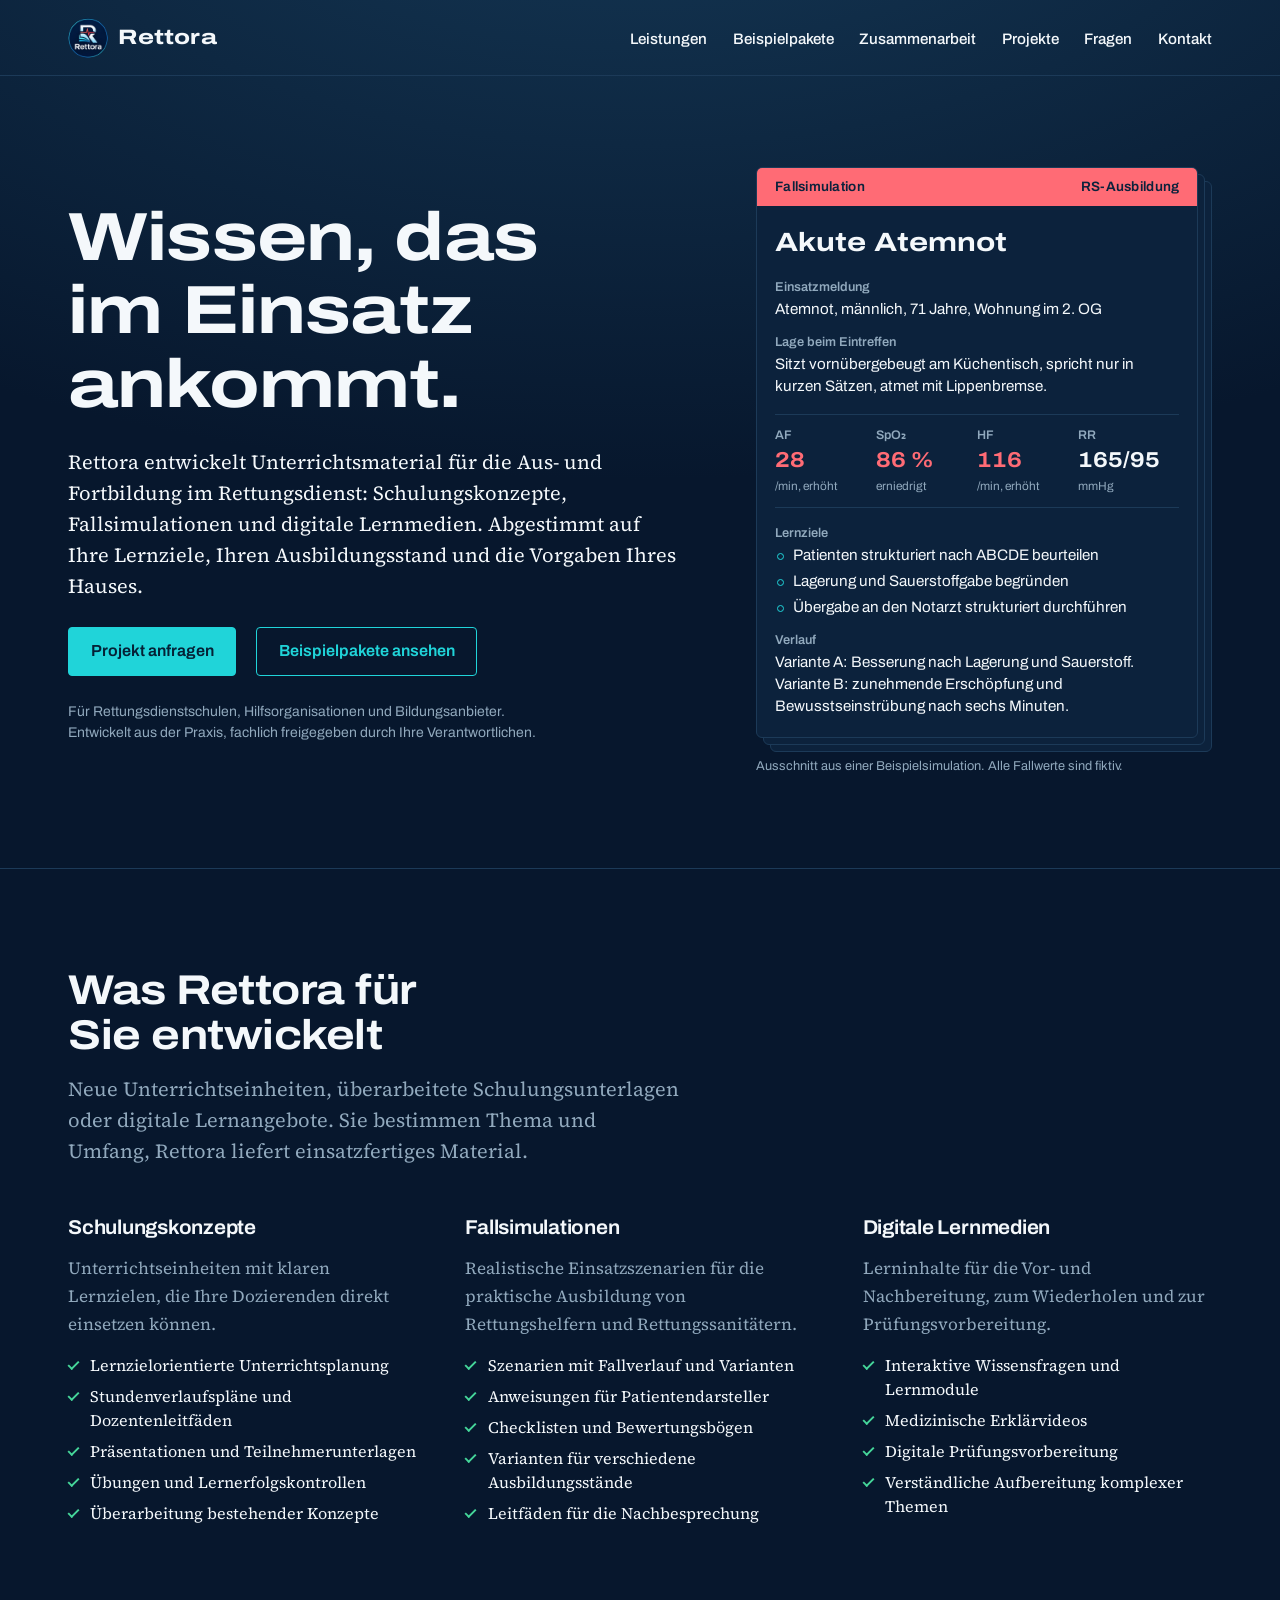
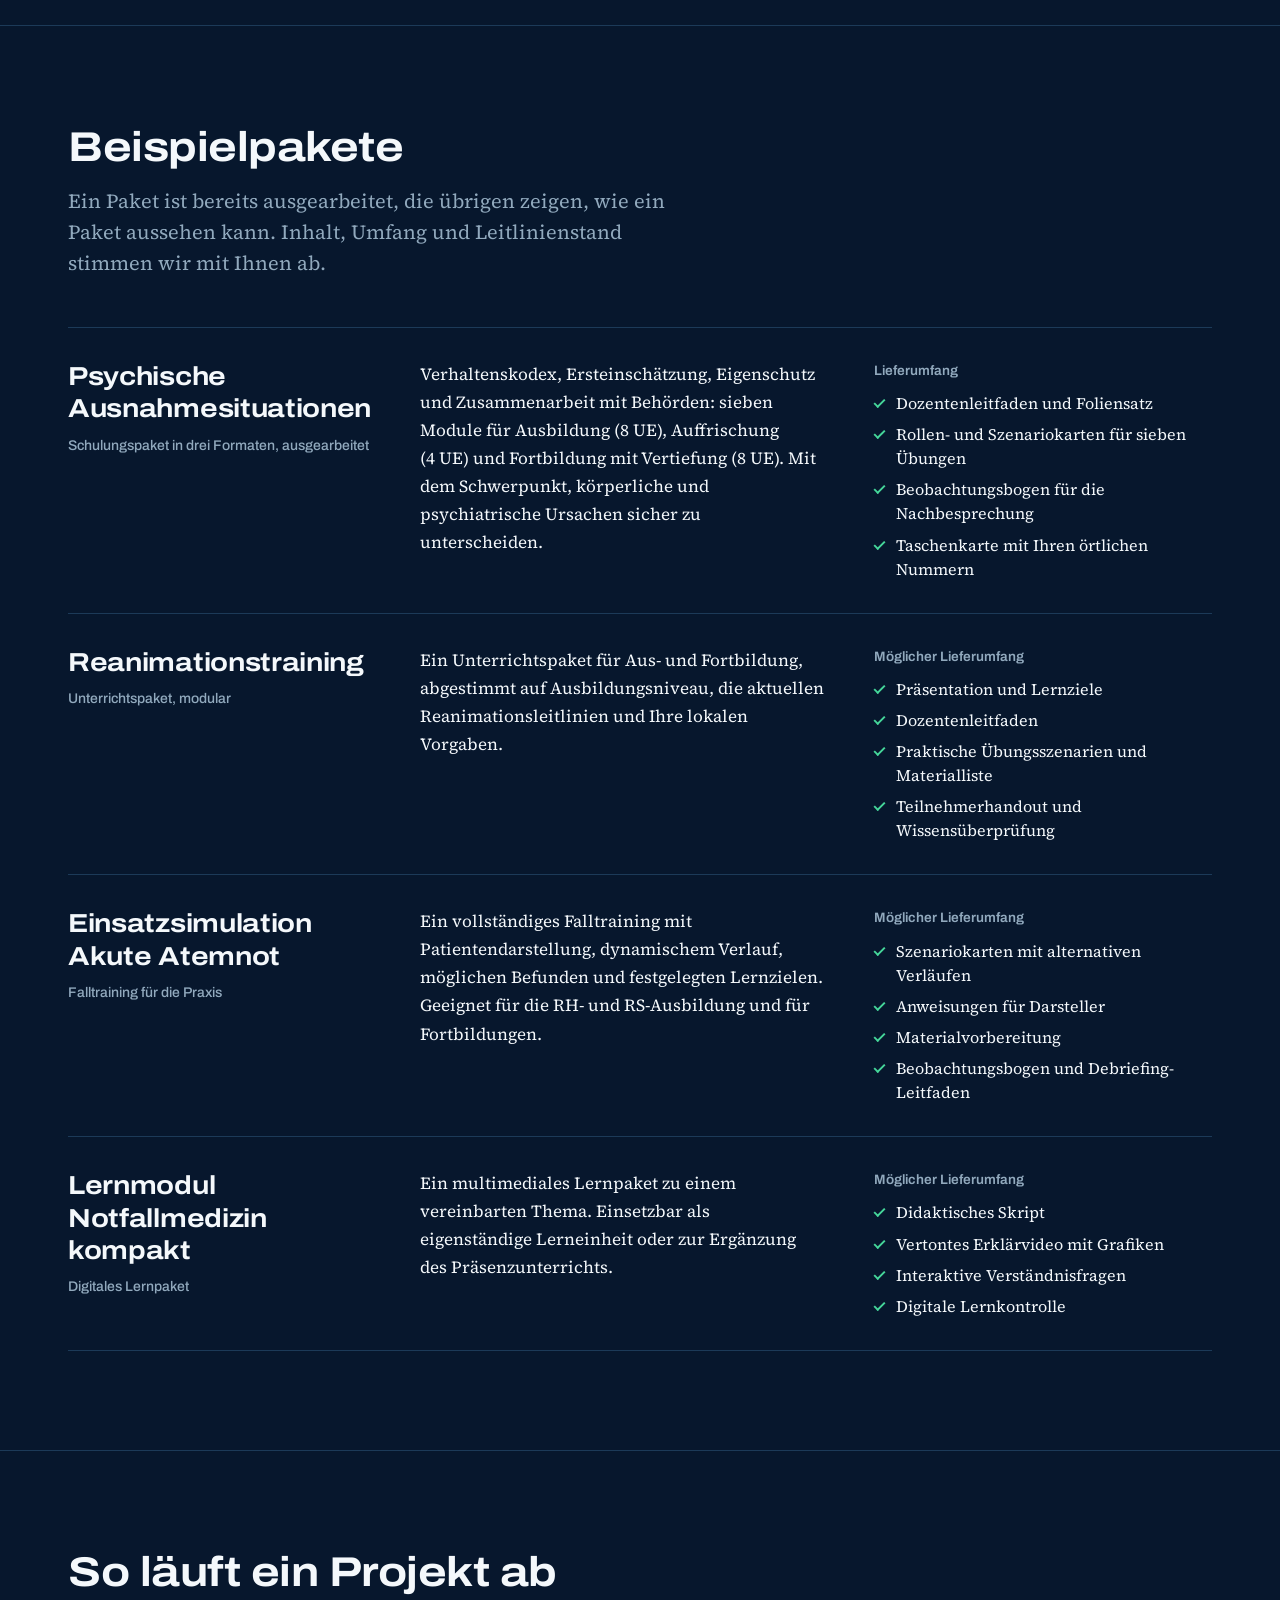
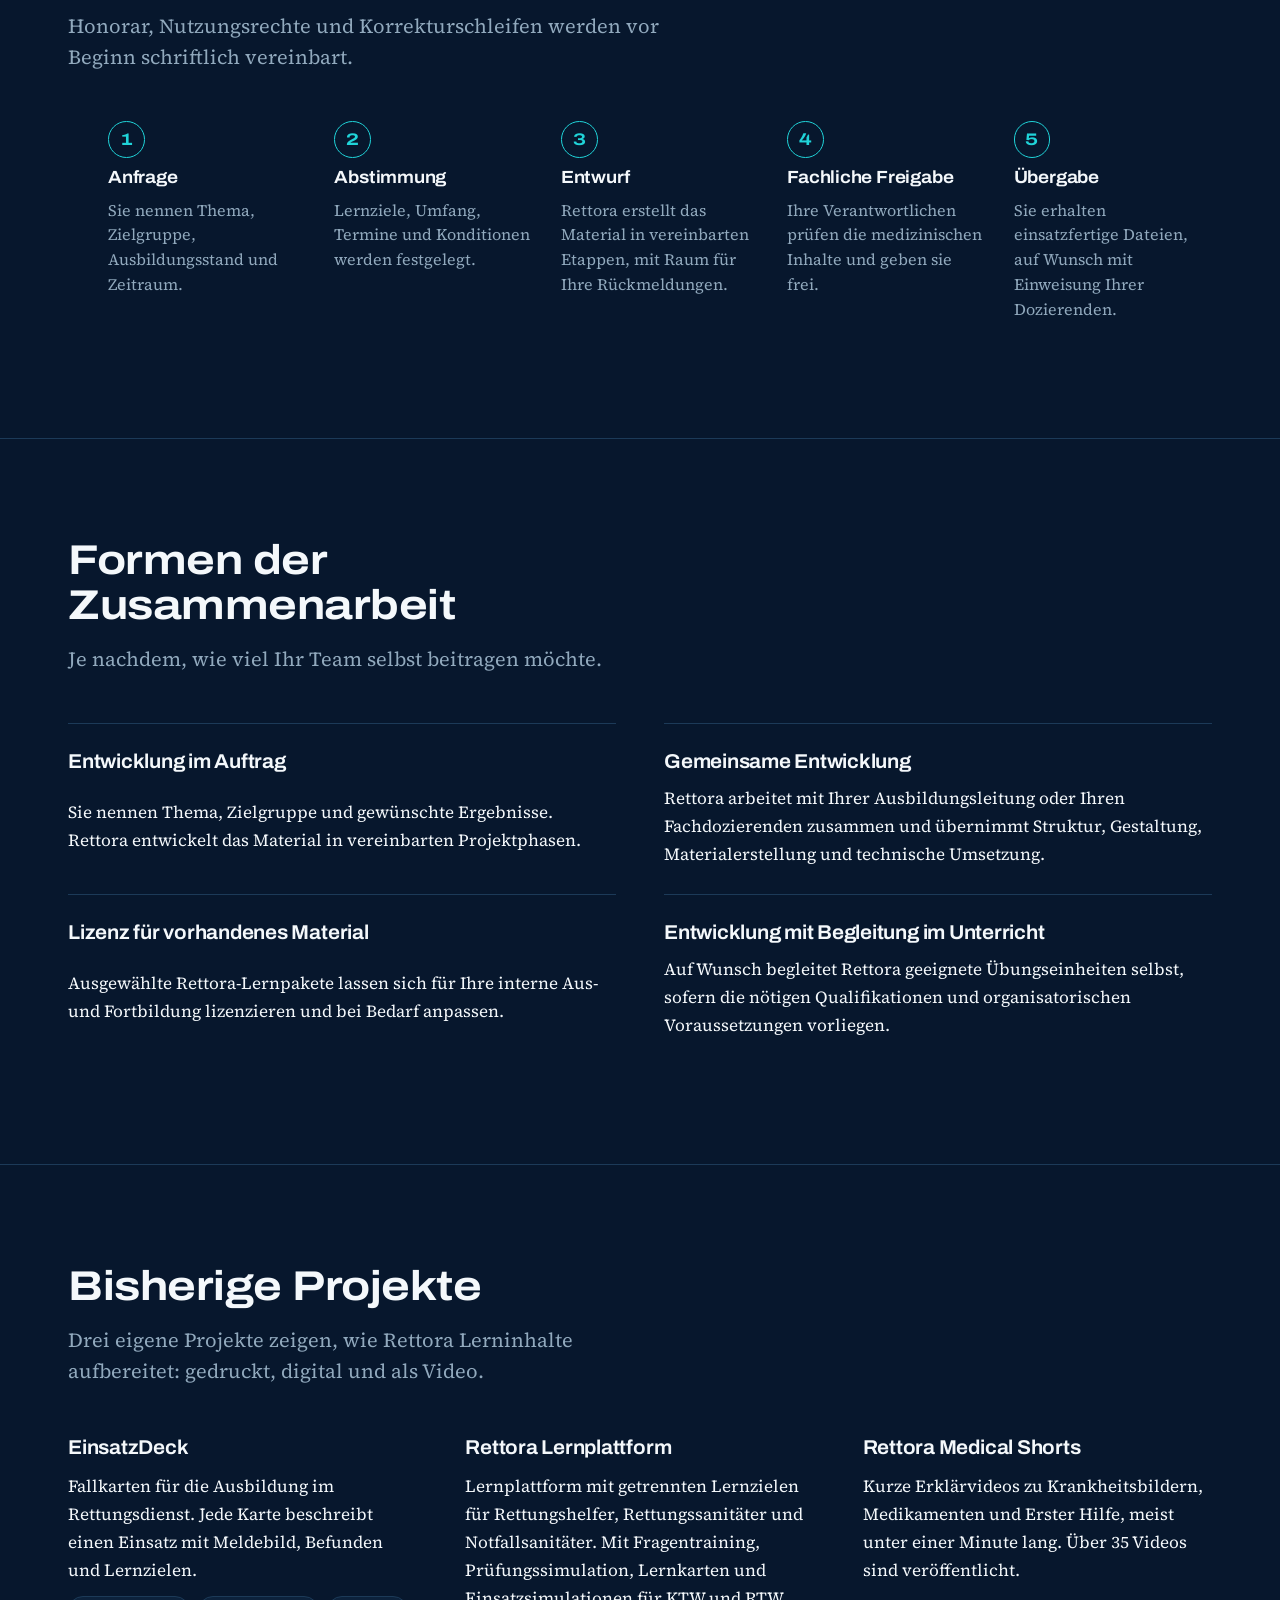
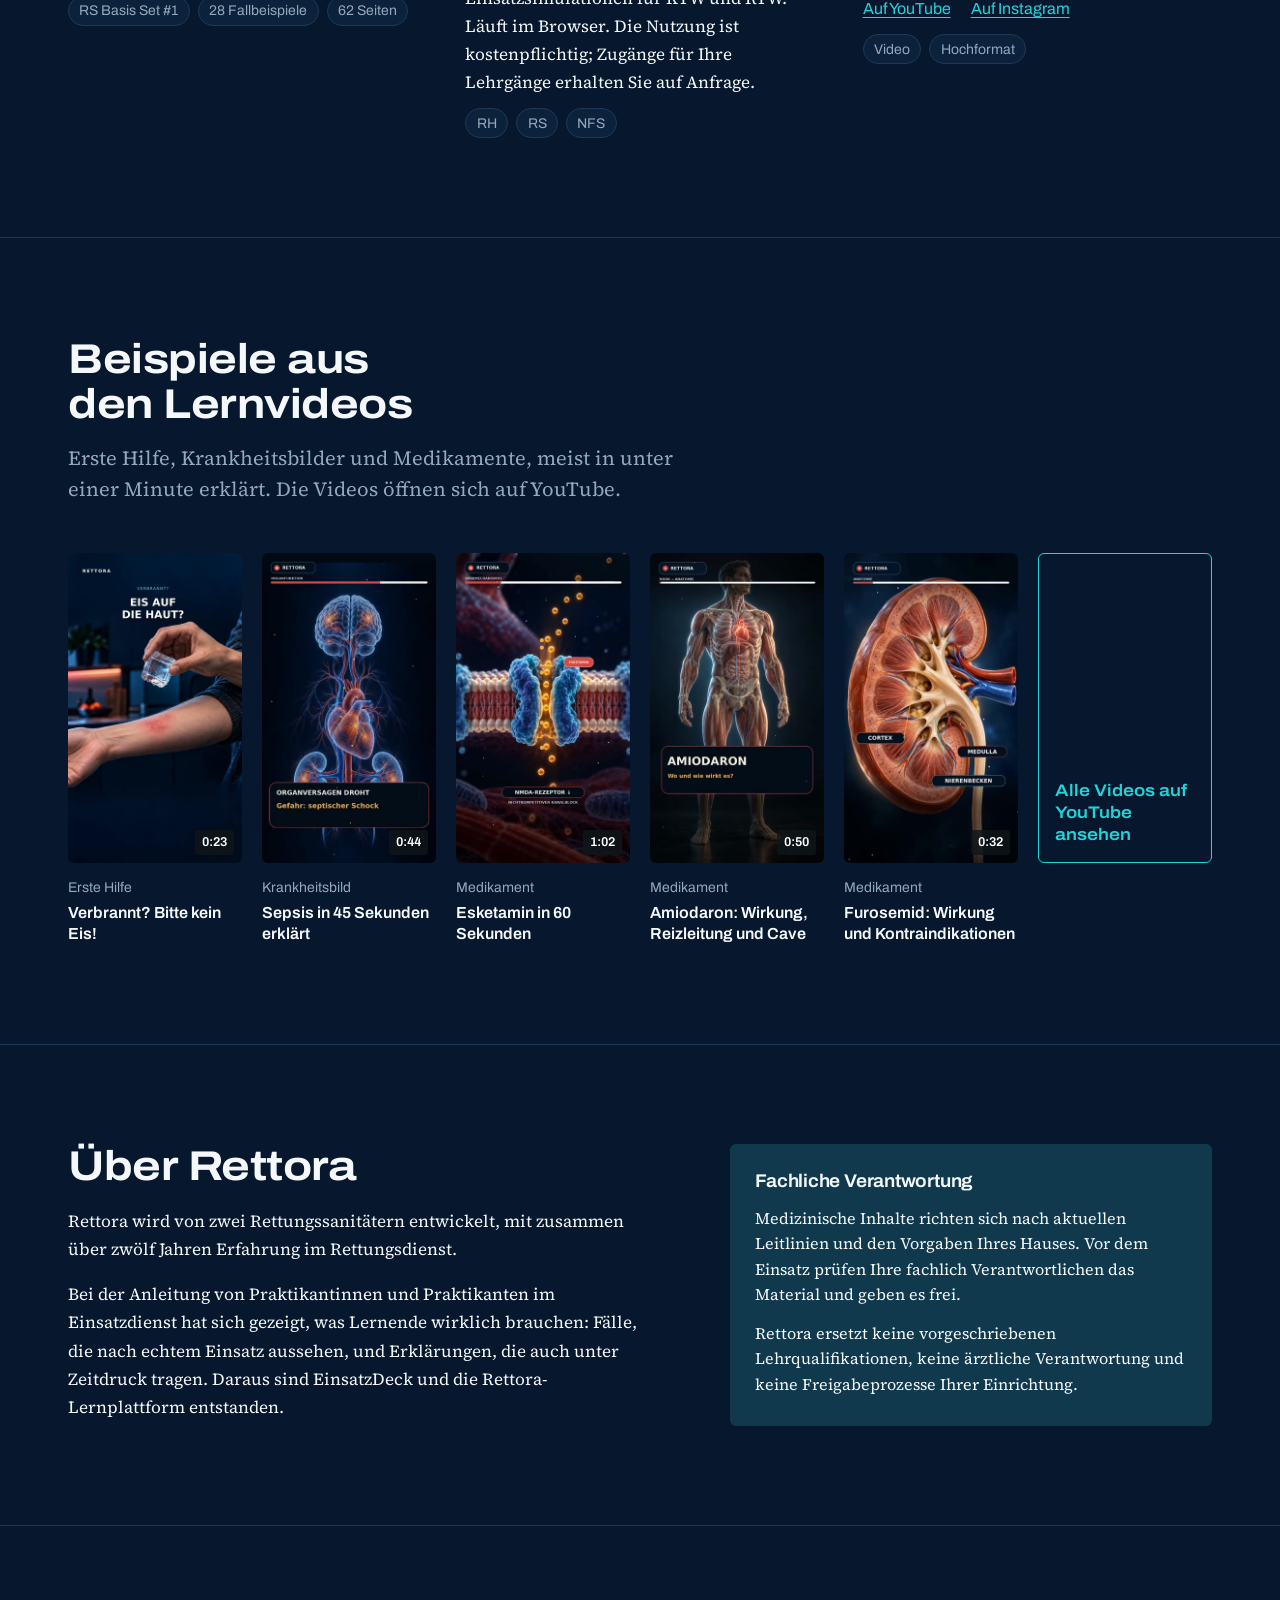
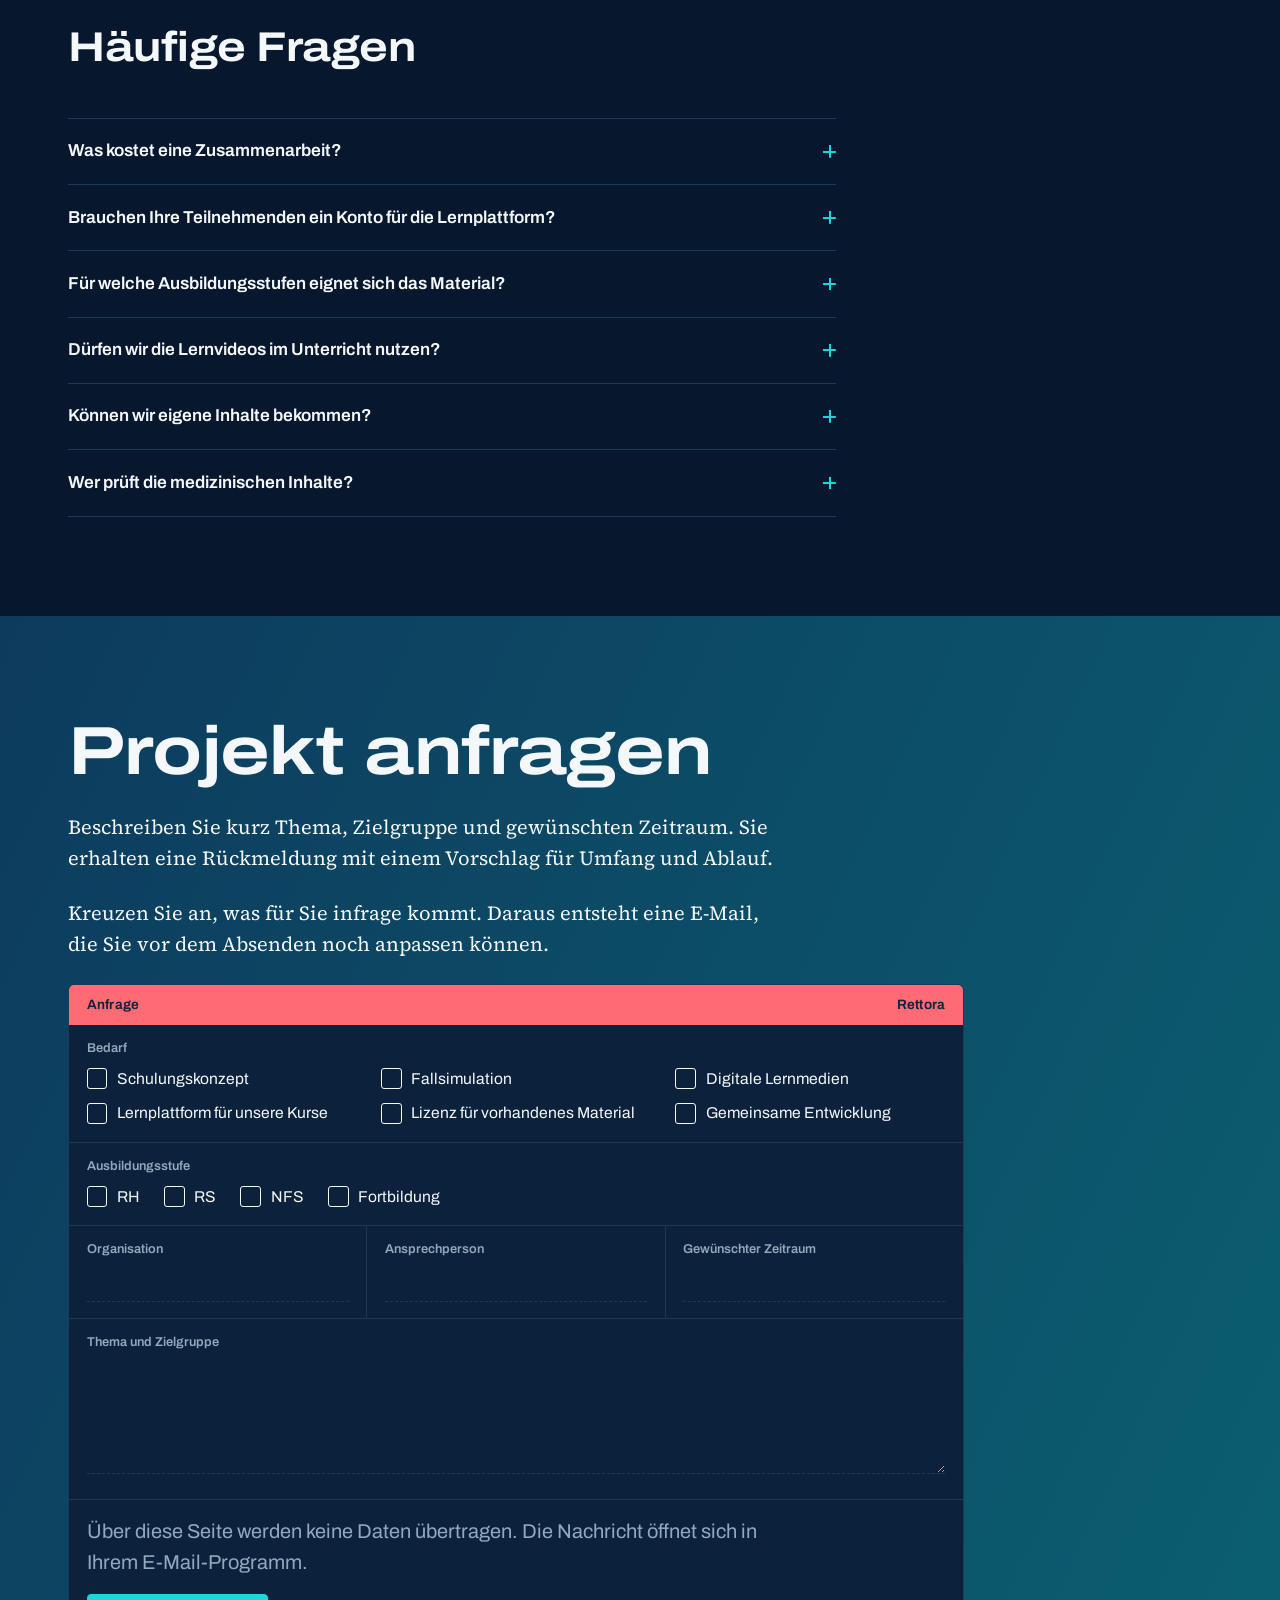
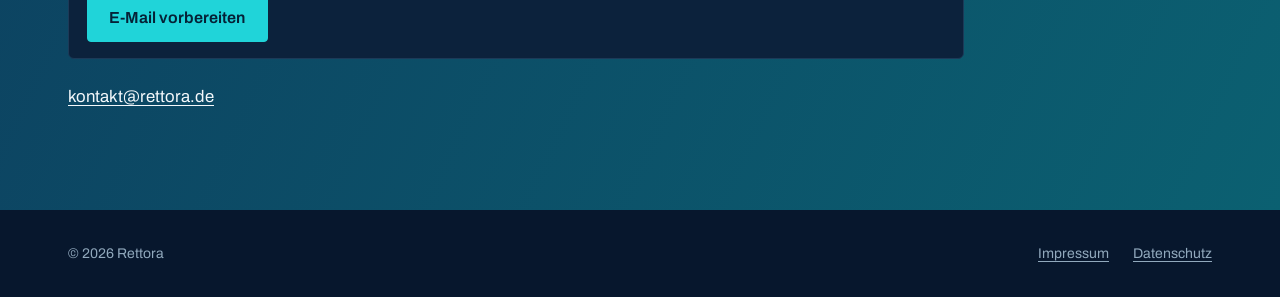
==== index.html @ b680b3c4 "Rettora-Logo in die Kopfzeile aller Seiten Logo vom YouTube-Kanal @rettora (Rechte bei Felix Taylor)" ====
<!doctype html>
<html lang="de">
<head>
<meta charset="utf-8">
<meta name="viewport" content="width=device-width, initial-scale=1, viewport-fit=cover">
<title>Rettora – Unterrichtsmaterial für den Rettungsdienst</title>
<meta name="description" content="Rettora entwickelt Schulungskonzepte, Fallsimulationen und digitale Lernmedien für Rettungsdienstschulen, Hilfsorganisationen und Bildungsanbieter.">
<link rel="canonical" href="https://rettora.de/">
<meta property="og:type" content="website">
<meta property="og:locale" content="de_DE">
<meta property="og:site_name" content="Rettora">
<meta property="og:title" content="Rettora – Unterrichtsmaterial für den Rettungsdienst">
<meta property="og:description" content="Schulungskonzepte, Fallsimulationen und digitale Lernmedien für Rettungsdienstschulen, Hilfsorganisationen und Bildungsanbieter.">
<meta property="og:url" content="https://rettora.de/">
<meta property="og:image" content="https://rettora.de/assets/img/vorschau.png">
<meta property="og:image:width" content="1200">
<meta property="og:image:height" content="630">
<meta property="og:image:alt" content="Rettora – Unterrichtsmaterial für den Rettungsdienst">
<meta name="twitter:card" content="summary_large_image">
<meta name="theme-color" content="#07172d">
<link rel="icon" href="assets/favicon.svg" type="image/svg+xml">
<link rel="preload" href="assets/fonts/archivo-variable.woff2" as="font" type="font/woff2" crossorigin>
<link rel="stylesheet" href="assets/site.css">
</head>
<body>
<a class="skip" href="#inhalt">Zum Inhalt springen</a>

<header class="site-header">
  <div class="wrap">
    <a class="brand" href="./" aria-label="Rettora, zur Startseite">
      <img src="assets/img/logo.webp" alt="" width="40" height="40">
      Rettora
    </a>
    <nav class="site-nav" aria-label="Hauptnavigation">
      <ul>
        <li><a href="#leistungen">Leistungen</a></li>
        <li><a href="#pakete">Beispielpakete</a></li>
        <li><a href="#zusammenarbeit">Zusammenarbeit</a></li>
        <li><a href="#projekte">Projekte</a></li>
        <li><a href="#fragen">Fragen</a></li>
        <li><a href="#kontakt">Kontakt</a></li>
      </ul>
    </nav>
  </div>
</header>

<main id="inhalt">

  <section class="hero" aria-labelledby="hero-title">
    <div class="wrap">
      <div class="hero-text">
        <h1 id="hero-title">Wissen, das im Einsatz ankommt.</h1>
        <p class="hero-lead">Rettora entwickelt Unterrichtsmaterial für die Aus- und Fortbildung im Rettungsdienst: Schulungskonzepte, Fallsimulationen und digitale Lernmedien. Abgestimmt auf Ihre Lernziele, Ihren Ausbildungsstand und die Vorgaben Ihres Hauses.</p>
        <div class="actions">
          <a class="button" href="#kontakt">Projekt anfragen</a>
          <a class="button button--quiet" href="#pakete">Beispielpakete ansehen</a>
        </div>
        <p class="hero-note">Für Rettungsdienstschulen, Hilfsorganisationen und Bildungsanbieter. Entwickelt aus der Praxis, fachlich freigegeben durch Ihre Verantwortlichen.</p>
      </div>

      <!-- Medizinische Werte dieser Beispielkarte vor dem Livegang durch Felix prüfen -->
      <figure class="case">
        <div class="case-stack">
          <article class="case-card" aria-label="Beispiel einer Fallsimulation: Akute Atemnot">
            <div class="case-band"><span>Fallsimulation</span><span>RS-Ausbildung</span></div>
            <div class="case-body">
              <p class="case-title">Akute Atemnot</p>
              <dl>
                <div>
                  <dt>Einsatzmeldung</dt>
                  <dd>Atemnot, männlich, 71 Jahre, Wohnung im 2. OG</dd>
                </div>
                <div>
                  <dt>Lage beim Eintreffen</dt>
                  <dd>Sitzt vornübergebeugt am Küchentisch, spricht nur in kurzen Sätzen, atmet mit Lippenbremse.</dd>
                </div>
              </dl>
              <div class="vitals">
                <div class="vital vital--off"><span>AF</span><b>28</b><small>/min, erhöht</small></div>
                <div class="vital vital--off"><span>SpO₂</span><b>86 %</b><small>erniedrigt</small></div>
                <div class="vital vital--off"><span>HF</span><b>116</b><small>/min, erhöht</small></div>
                <div class="vital"><span>RR</span><b>165/95</b><small>mmHg</small></div>
              </div>
              <dl>
                <div>
                  <dt>Lernziele</dt>
                  <dd>
                    <ul>
                      <li>Patienten strukturiert nach ABCDE beurteilen</li>
                      <li>Lagerung und Sauerstoffgabe begründen</li>
                      <li>Übergabe an den Notarzt strukturiert durchführen</li>
                    </ul>
                  </dd>
                </div>
                <div>
                  <dt>Verlauf</dt>
                  <dd>Variante A: Besserung nach Lagerung und Sauerstoff. Variante B: zunehmende Erschöpfung und Bewusstseinstrübung nach sechs Minuten.</dd>
                </div>
              </dl>
            </div>
          </article>
        </div>
        <figcaption>Ausschnitt aus einer Beispielsimulation. Alle Fallwerte sind fiktiv.</figcaption>
      </figure>
    </div>
  </section>

  <section class="section" id="leistungen" aria-labelledby="leistungen-title">
    <div class="wrap">
      <div class="section-head">
        <h2 id="leistungen-title">Was Rettora für Sie entwickelt</h2>
        <p>Neue Unterrichtseinheiten, überarbeitete Schulungsunterlagen oder digitale Lernangebote. Sie bestimmen Thema und Umfang, Rettora liefert einsatzfertiges Material.</p>
      </div>
      <div class="columns">
        <div class="column">
          <h3>Schulungskonzepte</h3>
          <p>Unterrichtseinheiten mit klaren Lernzielen, die Ihre Dozierenden direkt einsetzen können.</p>
          <ul class="ticks">
            <li>Lernzielorientierte Unterrichtsplanung</li>
            <li>Stundenverlaufspläne und Dozentenleitfäden</li>
            <li>Präsentationen und Teilnehmerunterlagen</li>
            <li>Übungen und Lernerfolgskontrollen</li>
            <li>Überarbeitung bestehender Konzepte</li>
          </ul>
        </div>
        <div class="column">
          <h3>Fallsimulationen</h3>
          <p>Realistische Einsatzszenarien für die praktische Ausbildung von Rettungshelfern und Rettungssanitätern.</p>
          <ul class="ticks">
            <li>Szenarien mit Fallverlauf und Varianten</li>
            <li>Anweisungen für Patientendarsteller</li>
            <li>Checklisten und Bewertungsbögen</li>
            <li>Varianten für verschiedene Ausbildungsstände</li>
            <li>Leitfäden für die Nachbesprechung</li>
          </ul>
        </div>
        <div class="column">
          <h3>Digitale Lernmedien</h3>
          <p>Lerninhalte für die Vor- und Nachbereitung, zum Wiederholen und zur Prüfungsvorbereitung.</p>
          <ul class="ticks">
            <li>Interaktive Wissensfragen und Lernmodule</li>
            <li>Medizinische Erklärvideos</li>
            <li>Digitale Prüfungsvorbereitung</li>
            <li>Verständliche Aufbereitung komplexer Themen</li>
          </ul>
        </div>
      </div>
    </div>
  </section>

  <section class="section" id="pakete" aria-labelledby="pakete-title">
    <div class="wrap">
      <div class="section-head">
        <h2 id="pakete-title">Beispielpakete</h2>
        <p>Ein Paket ist bereits ausgearbeitet, die übrigen zeigen, wie ein Paket aussehen kann. Inhalt, Umfang und Leitlinienstand stimmen wir mit Ihnen ab.</p>
      </div>
      <div class="packages">
        <article class="package">
          <div>
            <h3>Psychische Ausnahmesituationen</h3>
            <span class="package-kind">Schulungspaket in drei Formaten, ausgearbeitet</span>
          </div>
          <p>Verhaltenskodex, Ersteinschätzung, Eigenschutz und Zusammenarbeit mit Behörden: sieben Module für Ausbildung (8&nbsp;UE), Auffrischung (4&nbsp;UE) und Fortbildung mit Vertiefung (8&nbsp;UE). Mit dem Schwerpunkt, körperliche und psychiatrische Ursachen sicher zu unterscheiden.</p>
          <div>
            <p class="package-label">Lieferumfang</p>
            <ul class="ticks">
              <li>Dozentenleitfaden und Foliensatz</li>
              <li>Rollen- und Szenariokarten für sieben Übungen</li>
              <li>Beobachtungsbogen für die Nachbesprechung</li>
              <li>Taschenkarte mit Ihren örtlichen Nummern</li>
            </ul>
          </div>
        </article>
        <article class="package">
          <div>
            <h3>Reanimationstraining</h3>
            <span class="package-kind">Unterrichtspaket, modular</span>
          </div>
          <p>Ein Unterrichtspaket für Aus- und Fortbildung, abgestimmt auf Ausbildungsniveau, die aktuellen Reanimationsleitlinien und Ihre lokalen Vorgaben.</p>
          <div>
            <p class="package-label">Möglicher Lieferumfang</p>
            <ul class="ticks">
              <li>Präsentation und Lernziele</li>
              <li>Dozentenleitfaden</li>
              <li>Praktische Übungsszenarien und Materialliste</li>
              <li>Teilnehmerhandout und Wissensüberprüfung</li>
            </ul>
          </div>
        </article>
        <article class="package">
          <div>
            <h3>Einsatzsimulation Akute Atemnot</h3>
            <span class="package-kind">Falltraining für die Praxis</span>
          </div>
          <p>Ein vollständiges Falltraining mit Patientendarstellung, dynamischem Verlauf, möglichen Befunden und festgelegten Lernzielen. Geeignet für die RH- und RS-Ausbildung und für Fortbildungen.</p>
          <div>
            <p class="package-label">Möglicher Lieferumfang</p>
            <ul class="ticks">
              <li>Szenariokarten mit alternativen Verläufen</li>
              <li>Anweisungen für Darsteller</li>
              <li>Materialvorbereitung</li>
              <li>Beobachtungsbogen und Debriefing-Leitfaden</li>
            </ul>
          </div>
        </article>
        <article class="package">
          <div>
            <h3>Lernmodul Notfallmedizin kompakt</h3>
            <span class="package-kind">Digitales Lernpaket</span>
          </div>
          <p>Ein multimediales Lernpaket zu einem vereinbarten Thema. Einsetzbar als eigenständige Lerneinheit oder zur Ergänzung des Präsenzunterrichts.</p>
          <div>
            <p class="package-label">Möglicher Lieferumfang</p>
            <ul class="ticks">
              <li>Didaktisches Skript</li>
              <li>Vertontes Erklärvideo mit Grafiken</li>
              <li>Interaktive Verständnisfragen</li>
              <li>Digitale Lernkontrolle</li>
            </ul>
          </div>
        </article>
      </div>
    </div>
  </section>

  <section class="section" id="ablauf" aria-labelledby="ablauf-title">
    <div class="wrap">
      <div class="section-head">
        <h2 id="ablauf-title">So läuft ein Projekt ab</h2>
        <p>Honorar, Nutzungsrechte und Korrekturschleifen werden vor Beginn schriftlich vereinbart.</p>
      </div>
      <ol class="steps">
        <li>
          <h3>Anfrage</h3>
          <p>Sie nennen Thema, Zielgruppe, Ausbildungsstand und Zeitraum.</p>
        </li>
        <li>
          <h3>Abstimmung</h3>
          <p>Lernziele, Umfang, Termine und Konditionen werden festgelegt.</p>
        </li>
        <li>
          <h3>Entwurf</h3>
          <p>Rettora erstellt das Material in vereinbarten Etappen, mit Raum für Ihre Rückmeldungen.</p>
        </li>
        <li>
          <h3>Fachliche Freigabe</h3>
          <p>Ihre Verantwortlichen prüfen die medizinischen Inhalte und geben sie frei.</p>
        </li>
        <li>
          <h3>Übergabe</h3>
          <p>Sie erhalten einsatzfertige Dateien, auf Wunsch mit Einweisung Ihrer Dozierenden.</p>
        </li>
      </ol>
    </div>
  </section>

  <section class="section" id="zusammenarbeit" aria-labelledby="zusammenarbeit-title">
    <div class="wrap">
      <div class="section-head">
        <h2 id="zusammenarbeit-title">Formen der Zusammenarbeit</h2>
        <p>Je nachdem, wie viel Ihr Team selbst beitragen möchte.</p>
      </div>
      <div class="models">
        <div class="model">
          <h3>Entwicklung im Auftrag</h3>
          <p>Sie nennen Thema, Zielgruppe und gewünschte Ergebnisse. Rettora entwickelt das Material in vereinbarten Projektphasen.</p>
        </div>
        <div class="model">
          <h3>Gemeinsame Entwicklung</h3>
          <p>Rettora arbeitet mit Ihrer Ausbildungsleitung oder Ihren Fachdozierenden zusammen und übernimmt Struktur, Gestaltung, Materialerstellung und technische Umsetzung.</p>
        </div>
        <div class="model">
          <h3>Lizenz für vorhandenes Material</h3>
          <p>Ausgewählte Rettora-Lernpakete lassen sich für Ihre interne Aus- und Fortbildung lizenzieren und bei Bedarf anpassen.</p>
        </div>
        <div class="model">
          <h3>Entwicklung mit Begleitung im Unterricht</h3>
          <p>Auf Wunsch begleitet Rettora geeignete Übungseinheiten selbst, sofern die nötigen Qualifikationen und organisatorischen Voraussetzungen vorliegen.</p>
        </div>
      </div>
    </div>
  </section>

  <section class="section" id="projekte" aria-labelledby="projekte-title">
    <div class="wrap">
      <div class="section-head">
        <h2 id="projekte-title">Bisherige Projekte</h2>
        <p>Drei eigene Projekte zeigen, wie Rettora Lerninhalte aufbereitet: gedruckt, digital und als Video.</p>
      </div>
      <div class="projects">
        <article class="project">
          <h3>EinsatzDeck</h3>
          <p>Fallkarten für die Ausbildung im Rettungsdienst. Jede Karte beschreibt einen Einsatz mit Meldebild, Befunden und Lernzielen.</p>
          <ul class="project-facts" aria-label="Umfang">
            <li>RS Basis Set #1</li>
            <li>28 Fallbeispiele</li>
            <li>62 Seiten</li>
          </ul>
        </article>
        <article class="project">
          <h3>Rettora Lernplattform</h3>
          <p>Lernplattform mit getrennten Lernzielen für Rettungshelfer, Rettungssanitäter und Notfallsanitäter. Mit Fragentraining, Prüfungssimulation, Lernkarten und Einsatzsimulationen für KTW und RTW. Läuft im Browser. Die Nutzung ist kostenpflichtig; Zugänge für Ihre Lehrgänge erhalten Sie auf Anfrage.</p>
          <ul class="project-facts" aria-label="Lernziele">
            <li>RH</li>
            <li>RS</li>
            <li>NFS</li>
          </ul>
        </article>
        <article class="project">
          <h3>Rettora Medical Shorts</h3>
          <p>Kurze Erklärvideos zu Krankheitsbildern, Medikamenten und Erster Hilfe, meist unter einer Minute lang. Über 35 Videos sind veröffentlicht.</p>
          <p class="project-links"><a href="https://www.youtube.com/@rettora/shorts" target="_blank" rel="noopener">Auf YouTube</a> <a href="https://www.instagram.com/rettora_rettungsdienst_lernen/" target="_blank" rel="noopener">Auf Instagram</a></p>
          <ul class="project-facts" aria-label="Format">
            <li>Video</li>
            <li>Hochformat</li>
          </ul>
        </article>
      </div>
    </div>
  </section>

  <section class="section" id="videos" aria-labelledby="videos-title">
    <div class="wrap">
      <div class="section-head">
        <h2 id="videos-title">Beispiele aus den Lernvideos</h2>
        <p>Erste Hilfe, Krankheitsbilder und Medikamente, meist in unter einer Minute erklärt. Die Videos öffnen sich auf YouTube.</p>
      </div>
      <ul class="video-grid">
        <li><a class="video-card" href="https://www.youtube.com/shorts/k2trKyZWWjE" target="_blank" rel="noopener">
          <img src="assets/img/video-verbrennung-eis.jpg" width="360" height="640" alt="" loading="lazy">
          <span class="video-duration">0:23</span><span class="video-kind">Erste Hilfe</span>
          <span class="video-title">Verbrannt? Bitte kein Eis!</span></a></li>
        <li><a class="video-card" href="https://www.youtube.com/shorts/oSdm57E7tKI" target="_blank" rel="noopener">
          <img src="assets/img/video-sepsis-organe.jpg" width="360" height="640" alt="" loading="lazy">
          <span class="video-duration">0:44</span><span class="video-kind">Krankheitsbild</span>
          <span class="video-title">Sepsis in 45 Sekunden erklärt</span></a></li>
        <li><a class="video-card" href="https://www.youtube.com/shorts/fQT5GTJVYWs" target="_blank" rel="noopener">
          <img src="assets/img/video-esketamin-nmda.jpg" width="360" height="640" alt="" loading="lazy">
          <span class="video-duration">1:02</span><span class="video-kind">Medikament</span>
          <span class="video-title">Esketamin in 60 Sekunden</span></a></li>
        <li><a class="video-card" href="https://www.youtube.com/shorts/F6_qf5DKu7g" target="_blank" rel="noopener">
          <img src="assets/img/video-amiodaron.jpg" width="360" height="640" alt="" loading="lazy">
          <span class="video-duration">0:50</span><span class="video-kind">Medikament</span>
          <span class="video-title">Amiodaron: Wirkung, Reizleitung und Cave</span></a></li>
        <li><a class="video-card" href="https://www.youtube.com/shorts/Ctvm7QECDX8" target="_blank" rel="noopener">
          <img src="assets/img/video-furosemid-niere.jpg" width="360" height="640" alt="" loading="lazy">
          <span class="video-duration">0:32</span><span class="video-kind">Medikament</span>
          <span class="video-title">Furosemid: Wirkung und Kontraindikationen</span></a></li>
        <li><a class="video-card video-card--all" href="https://www.youtube.com/@rettora/shorts" target="_blank" rel="noopener">
          <span class="video-title">Alle Videos auf YouTube ansehen</span></a></li>
      </ul>
    </div>
  </section>

  <section class="section" id="ueber" aria-labelledby="ueber-title">
    <div class="wrap about">
      <div class="about-text">
        <h2 id="ueber-title">Über Rettora</h2>
        <p>Rettora wird von zwei Rettungssanitätern entwickelt, mit zusammen über zwölf Jahren Erfahrung im Rettungsdienst.</p>
        <p>Bei der Anleitung von Praktikantinnen und Praktikanten im Einsatzdienst hat sich gezeigt, was Lernende wirklich brauchen: Fälle, die nach echtem Einsatz aussehen, und Erklärungen, die auch unter Zeitdruck tragen. Daraus sind EinsatzDeck und die Rettora-Lernplattform entstanden.</p>
      </div>
      <aside class="responsibility" aria-labelledby="verantwortung-title">
        <h3 id="verantwortung-title">Fachliche Verantwortung</h3>
        <p>Medizinische Inhalte richten sich nach aktuellen Leitlinien und den Vorgaben Ihres Hauses. Vor dem Einsatz prüfen Ihre fachlich Verantwortlichen das Material und geben es frei.</p>
        <p>Rettora ersetzt keine vorgeschriebenen Lehrqualifikationen, keine ärztliche Verantwortung und keine Freigabeprozesse Ihrer Einrichtung.</p>
      </aside>
    </div>
  </section>

  <section class="section" id="fragen" aria-labelledby="fragen-title">
    <div class="wrap">
      <div class="section-head">
        <h2 id="fragen-title">Häufige Fragen</h2>
      </div>
      <div class="faq">
        <details>
          <summary>Was kostet eine Zusammenarbeit?</summary>
          <p>Das hängt von Thema und Umfang ab. Nach der Anfrage erhalten Sie einen Vorschlag, Honorar und Nutzungsrechte werden vor Beginn schriftlich vereinbart.</p>
        </details>
        <details>
          <summary>Brauchen Ihre Teilnehmenden ein Konto für die Lernplattform?</summary>
          <p>Nein. Die Lernplattform läuft im Browser ohne Anmeldung. Der Lernstand wird auf dem jeweiligen Gerät gespeichert, es werden keine Konten der Teilnehmenden angelegt.</p>
        </details>
        <details>
          <summary>Für welche Ausbildungsstufen eignet sich das Material?</summary>
          <p>Für Rettungshelfer, Rettungssanitäter und Notfallsanitäter. In der Lernplattform hat jede Stufe eigene Fragen und einen eigenen Lernstand; die Inhalte für Rettungshelfer enthalten keine Medikamente und keine invasiven Maßnahmen.</p>
        </details>
        <details>
          <summary>Dürfen wir die Lernvideos im Unterricht nutzen?</summary>
          <p>Ja. Sie dürfen die Rettora-Lernvideos kostenlos im Unterricht zeigen und dafür auch herunterladen.</p>
        </details>
        <details>
          <summary>Können wir eigene Inhalte bekommen?</summary>
          <p>Ja, auf Anfrage. Zum Beispiel eigene Fragenpakete, zusätzliche Themen oder Material, das zu Ihren Lehrplänen und Vorgaben passt.</p>
        </details>
        <details>
          <summary>Wer prüft die medizinischen Inhalte?</summary>
          <p>Rettora prüft jede medizinische Aussage mit Quelle, zum Beispiel anhand der aktuellen Leitlinien des European Resuscitation Council. Bevor Material in Ihrer Einrichtung eingesetzt wird, geben es Ihre fachlich Verantwortlichen frei.</p>
        </details>
      </div>
    </div>
  </section>

  <section class="contact" id="kontakt" aria-labelledby="kontakt-title">
    <div class="wrap">
      <h2 id="kontakt-title">Projekt anfragen</h2>
      <p>Beschreiben Sie kurz Thema, Zielgruppe und gewünschten Zeitraum. Sie erhalten eine Rückmeldung mit einem Vorschlag für Umfang und Ablauf.</p>
      <p>Kreuzen Sie an, was für Sie infrage kommt. Daraus entsteht eine E-Mail, die Sie vor dem Absenden noch anpassen können.</p>
      <form class="request" id="anfrage-form" novalidate hidden>
        <div class="request-band"><span>Anfrage</span><span>Rettora</span></div>
        <div class="request-body">
          <fieldset class="request-cell request-cell--wide">
            <legend>Bedarf</legend>
            <div class="checks">
              <label><input type="checkbox" name="bedarf" value="Schulungskonzept"> Schulungskonzept</label>
              <label><input type="checkbox" name="bedarf" value="Fallsimulation"> Fallsimulation</label>
              <label><input type="checkbox" name="bedarf" value="Digitale Lernmedien"> Digitale Lernmedien</label>
              <label><input type="checkbox" name="bedarf" value="Lernplattform für unsere Kurse"> Lernplattform für unsere Kurse</label>
              <label><input type="checkbox" name="bedarf" value="Lizenz für vorhandenes Material"> Lizenz für vorhandenes Material</label>
              <label><input type="checkbox" name="bedarf" value="Gemeinsame Entwicklung"> Gemeinsame Entwicklung</label>
            </div>
          </fieldset>
          <fieldset class="request-cell request-cell--wide">
            <legend>Ausbildungsstufe</legend>
            <div class="checks checks--row">
              <label><input type="checkbox" name="stufe" value="RH"> RH</label>
              <label><input type="checkbox" name="stufe" value="RS"> RS</label>
              <label><input type="checkbox" name="stufe" value="NFS"> NFS</label>
              <label><input type="checkbox" name="stufe" value="Fortbildung"> Fortbildung</label>
            </div>
          </fieldset>
          <div class="request-cell"><label for="f-org">Organisation</label><input id="f-org" name="organisation" type="text" autocomplete="organization"></div>
          <div class="request-cell"><label for="f-name">Ansprechperson</label><input id="f-name" name="name" type="text" autocomplete="name"></div>
          <div class="request-cell"><label for="f-zeit">Gewünschter Zeitraum</label><input id="f-zeit" name="zeitraum" type="text"></div>
          <div class="request-cell request-cell--wide"><label for="f-nachricht">Thema und Zielgruppe</label><textarea id="f-nachricht" name="nachricht" rows="4"></textarea></div>
          <div class="request-foot">
            <p class="request-note" id="form-note">Über diese Seite werden keine Daten übertragen. Die Nachricht öffnet sich in Ihrem E-Mail-Programm.</p>
            <button class="button" type="submit" id="form-submit">E-Mail vorbereiten</button>
          </div>
        </div>
      </form>
      <ul class="contact-list">
        <li><a href="mailto:kontakt@rettora.de">kontakt@rettora.de</a></li>
      </ul>
    </div>
  </section>

</main>

<footer class="site-footer">
  <div class="wrap">
    <p>© 2026 Rettora</p>
    <ul>
      <li><a href="impressum.html">Impressum</a></li>
      <li><a href="datenschutz.html">Datenschutz</a></li>
    </ul>
  </div>
</footer>
<script src="assets/anfrage.js" defer></script>
</body>
</html>
---- assets/site.css ----
/* Rettora – Website für Auftraggeber
   Layout: linksbündiges Raster, eine Fallkarte als Blickfang im Kopfbereich,
   alles andere ruhig über Linien und Weißraum gegliedert.
   Farben stammen aus dem Akademie-Design der Rettora-Lernplattform. */

@font-face {
  font-family: "Archivo";
  src: url("fonts/archivo-variable.woff2") format("woff2");
  font-weight: 100 900;
  font-stretch: 62% 125%;
  font-display: swap;
}
@font-face {
  font-family: "Source Serif 4";
  src: url("fonts/source-serif-4-variable.woff2") format("woff2");
  font-weight: 200 900;
  font-style: normal;
  font-display: swap;
}
@font-face {
  font-family: "Source Serif 4";
  src: url("fonts/source-serif-4-variable-italic.woff2") format("woff2");
  font-weight: 200 900;
  font-style: italic;
  font-display: swap;
}

:root {
  /* Rettora-Blau wie in der Lernplattform und den Shorts: Navy mit Cyan-Akzent.
     Die Seite hat bewusst nur dieses eine Farbschema. */
  color-scheme: dark;
  --paper: #07172d;      /* Navy, Seitengrund */
  --glow: #153957;       /* heller Schein oben */
  --surface: #0c223c;    /* Karten */
  --ink: #f4f8fb;
  --muted: #91a9bd;
  --line: #1c3a58;
  --petrol: #20d4d9;     /* Cyan, Akzent und Buttons */
  --petrol-soft: #10394e;
  --on-petrol: #052136;
  --band-from: #0d3b5d;  /* Verlauf im Kontaktbereich */
  --band-to: #0b6071;
  --signal: #ff6b75;
  --good: #45d69a;

  --font-ui: "Archivo", "Helvetica Neue", Arial, sans-serif;
  --font-text: "Source Serif 4", Georgia, "Times New Roman", serif;

  --step--1: 0.875rem;
  --step-0: 1.0625rem;
  --step-1: 1.25rem;
  --step-2: 1.625rem;
  --step-3: clamp(1.9rem, 1.4rem + 2vw, 2.6rem);
  --step-4: clamp(2.5rem, 1.6rem + 4vw, 4.25rem);

  --measure: 36em;
  --wrap: 74rem;
  --gutter: max(20px, env(safe-area-inset-left, 0px));
  --gutter-r: max(20px, env(safe-area-inset-right, 0px));
  --space-section: clamp(4rem, 3rem + 4vw, 7rem);
}

*, *::before, *::after { box-sizing: border-box; }

html { -webkit-text-size-adjust: 100%; scroll-behavior: smooth; }
@media (prefers-reduced-motion: reduce) { html { scroll-behavior: auto; } }

body {
  margin: 0;
  background: radial-gradient(80rem 42rem at 50% -12rem, var(--glow), transparent) no-repeat, var(--paper);
  color: var(--ink);
  font-family: var(--font-text);
  font-size: var(--step-0);
  line-height: 1.65;
  font-optical-sizing: auto;
}

h1, h2, h3 {
  font-family: var(--font-ui);
  font-weight: 680;
  line-height: 1.08;
  letter-spacing: -0.012em;
  text-wrap: balance;
  margin: 0;
}
h1 { font-size: var(--step-4); font-stretch: 122%; font-weight: 720; }
h2 { font-size: var(--step-3); font-stretch: 116%; }
h3 { font-size: var(--step-1); font-stretch: 104%; font-weight: 650; line-height: 1.25; }
p { margin: 0; }
ul { margin: 0; padding: 0; }

a { color: var(--petrol); text-underline-offset: 0.18em; text-decoration-thickness: 1px; }
a:hover { text-decoration-thickness: 2px; }
:focus-visible { outline: 3px solid var(--petrol); outline-offset: 3px; border-radius: 2px; }

.wrap {
  max-width: var(--wrap);
  margin-inline: auto;
  padding-left: var(--gutter);
  padding-right: var(--gutter-r);
}

.skip {
  position: absolute; left: var(--gutter); top: -4rem;
  background: var(--petrol); color: var(--on-petrol);
  font-family: var(--font-ui); padding: .5rem .9rem; border-radius: 4px; z-index: 5;
}
.skip:focus { top: 1rem; }

/* Kopfzeile */
.site-header { border-bottom: 1px solid var(--line); }
.site-header .wrap {
  display: flex; align-items: center; justify-content: space-between;
  gap: 1rem 2rem; flex-wrap: wrap; padding-block: 1.1rem;
}
.brand {
  display: inline-flex; align-items: center; gap: .65rem;
  font-family: var(--font-ui); font-weight: 760; font-stretch: 125%;
  font-size: 1.3rem; letter-spacing: .01em; color: var(--ink); text-decoration: none;
}
.brand img { width: 2.5rem; height: 2.5rem; flex: none; border-radius: 50%; }
.site-nav ul { list-style: none; display: flex; flex-wrap: wrap; gap: .3rem 1.6rem; }
.site-nav a {
  font-family: var(--font-ui); font-size: .95rem; font-weight: 520;
  color: var(--ink); text-decoration: none;
}
.site-nav a:hover { color: var(--petrol); text-decoration: underline; }

/* Schaltflächen */
.actions { display: flex; flex-wrap: wrap; gap: .75rem 1.25rem; align-items: center; }
.button {
  display: inline-block; font-family: var(--font-ui); font-weight: 620;
  font-size: 1rem; line-height: 1; text-decoration: none;
  padding: .95rem 1.35rem; border-radius: 4px;
  background: var(--petrol); color: var(--on-petrol); border: 1px solid var(--petrol);
}
.button:hover { background: color-mix(in srgb, var(--petrol) 82%, var(--ink)); }
.button--quiet { background: transparent; color: var(--petrol); }
.button--quiet:hover { background: var(--petrol-soft); }

/* Kopfbereich */
.hero .wrap {
  display: grid; grid-template-columns: minmax(0, 1.15fr) minmax(0, .85fr);
  gap: 3rem 4.5rem; align-items: center;
  padding-block: clamp(3.5rem, 2.5rem + 4vw, 6.5rem);
}
.hero-text { display: grid; gap: 1.6rem; min-width: 0; }
.hero-lead { font-size: var(--step-1); line-height: 1.55; max-width: 32em; }
.hero-note {
  font-family: var(--font-ui); font-size: var(--step--1); color: var(--muted);
  max-width: 34em; line-height: 1.5;
}

/* Fallkarte: das eine auffällige Element der Seite */
.case { margin: 0; min-width: 0; }
.case-stack { position: relative; margin: 0 14px 14px 0; }
.case-stack::before, .case-stack::after {
  content: ""; position: absolute; inset: 0; border: 1px solid var(--line);
  border-radius: 6px; background: var(--surface);
}
.case-stack::before { transform: translate(14px, 14px); }
.case-stack::after  { transform: translate(7px, 7px); }
.case-card {
  position: relative; z-index: 1; background: var(--surface);
  border: 1px solid var(--line); border-radius: 6px; overflow: hidden;
  font-family: var(--font-ui); font-size: .95rem; line-height: 1.45;
}
.case-band {
  display: flex; justify-content: space-between; gap: 1rem; flex-wrap: wrap;
  padding: .55rem 1.1rem; background: var(--signal); color: var(--surface);
  font-weight: 620; font-size: .85rem; letter-spacing: .02em;
}
.case-body { padding: 1.15rem 1.1rem 1.25rem; display: grid; gap: 1rem; }
.case-title { font-size: 1.65rem; font-stretch: 120%; font-weight: 720; }
.case dl { margin: 0; display: grid; gap: .8rem; }
.case dt { font-size: .8rem; font-weight: 600; color: var(--muted); }
.case dd { margin: .1rem 0 0; }
.vitals {
  display: grid; grid-template-columns: repeat(4, minmax(0, 1fr));
  border-block: 1px solid var(--line); padding-block: .7rem;
}
.vital { display: grid; gap: .1rem; min-width: 0; }
.vital span { font-size: .78rem; color: var(--muted); font-weight: 600; }
.vital b {
  font-size: 1.35rem; font-stretch: 112%; font-weight: 700;
  font-variant-numeric: tabular-nums; white-space: nowrap;
}
.vital small { font-size: .74rem; color: var(--muted); }
.vital--off b { color: var(--signal); }
.case ul { list-style: none; display: grid; gap: .25rem; }
.case li { padding-left: 1.1rem; position: relative; }
.case li::before {
  content: ""; position: absolute; left: .1rem; top: .58em;
  width: .45rem; height: .45rem; border: 1.5px solid var(--petrol); border-radius: 50%;
}
.case figcaption {
  margin-top: 1.1rem; font-family: var(--font-ui);
  font-size: .8rem; color: var(--muted);
}

/* Abschnitte */
.section { padding-block: var(--space-section); border-top: 1px solid var(--line); }
.section-head { display: grid; gap: 1rem; max-width: var(--measure); margin-bottom: 3rem; }
.section-head p { color: var(--muted); font-size: var(--step-1); line-height: 1.55; }

.columns {
  display: grid; grid-template-columns: repeat(3, minmax(0, 1fr)); gap: 2.5rem 3rem;
}
.column { display: grid; gap: .9rem; align-content: start; min-width: 0; }
.column > p { color: var(--muted); }

.ticks { list-style: none; display: grid; gap: .45rem; font-size: 1rem; line-height: 1.5; }
.ticks li { padding-left: 1.4rem; position: relative; }
.ticks li::before {
  content: ""; position: absolute; left: 0; top: .5em;
  width: .7rem; height: .38rem; border-left: 2px solid var(--good); border-bottom: 2px solid var(--good);
  transform: rotate(-45deg);
}

/* Beispielpakete als Zeilen */
.packages { display: grid; }
.package {
  display: grid; grid-template-columns: minmax(0, .9fr) minmax(0, 1.2fr) minmax(0, 1fr);
  gap: 1.25rem 3rem; padding-block: 2rem; border-top: 1px solid var(--line);
}
.package:last-child { border-bottom: 1px solid var(--line); }
.package h3 { font-size: var(--step-2); font-stretch: 114%; font-weight: 680; }
.package-kind {
  display: block; margin-top: .55rem; font-family: var(--font-ui);
  font-size: var(--step--1); color: var(--muted); font-weight: 520;
}
.package-label {
  font-family: var(--font-ui); font-size: .85rem; font-weight: 620;
  color: var(--muted); margin-bottom: .55rem;
}

/* Ablauf: echte Reihenfolge, daher nummeriert */
.steps {
  list-style: none; counter-reset: step;
  display: grid; grid-template-columns: repeat(5, minmax(0, 1fr)); gap: 2rem 1.75rem;
}
.steps li { counter-increment: step; display: grid; gap: .55rem; align-content: start; min-width: 0; }
.steps li::before {
  content: counter(step);
  font-family: var(--font-ui); font-weight: 700; font-stretch: 125%;
  font-size: 1.05rem; color: var(--petrol);
  width: 2.3rem; height: 2.3rem; display: grid; place-items: center;
  border: 1.5px solid var(--petrol); border-radius: 50%;
}
.steps h3 { font-size: 1.1rem; font-stretch: 108%; }
.steps p { font-size: 1rem; line-height: 1.55; color: var(--muted); }

/* Zusammenarbeit */
.models { display: grid; grid-template-columns: repeat(2, minmax(0, 1fr)); gap: 0 3rem; }
.model { display: grid; gap: .6rem; padding-block: 1.6rem; border-top: 1px solid var(--line); min-width: 0; }
.model p { max-width: var(--measure); }

/* Projekte */
.projects { display: grid; grid-template-columns: repeat(3, minmax(0, 1fr)); gap: 2.5rem 3rem; }
.project { display: grid; gap: .75rem; align-content: start; min-width: 0; }
.project-facts {
  font-family: var(--font-ui); font-size: var(--step--1); color: var(--muted);
  display: flex; flex-wrap: wrap; gap: .35rem .5rem; list-style: none;
}
.project-facts li {
  border: 1px solid var(--line); border-radius: 999px; padding: .15rem .65rem; background: var(--surface);
}

/* Über Rettora */
.about { display: grid; grid-template-columns: minmax(0, 1.1fr) minmax(0, .9fr); gap: 3rem 4.5rem; align-items: start; }
.about-text { display: grid; gap: 1.1rem; max-width: var(--measure); }
.responsibility {
  background: var(--petrol-soft); border-radius: 6px; padding: 1.6rem 1.6rem 1.75rem;
  display: grid; gap: .8rem; font-size: 1rem; line-height: 1.6;
}
.responsibility h3 { font-size: 1.15rem; }

/* Kontakt */
.contact { background: linear-gradient(115deg, var(--band-from), var(--band-to)); color: var(--ink); }
.contact .wrap { padding-block: var(--space-section); display: grid; gap: 1.5rem; }
.contact h2 { font-stretch: 122%; font-size: var(--step-4); max-width: 14em; }
.contact p { max-width: var(--measure); font-size: var(--step-1); line-height: 1.55; }
.contact-list { list-style: none; display: grid; gap: .4rem; font-family: var(--font-ui); font-size: 1.05rem; }
.contact a { color: inherit; }
.contact .todo {
  display: inline-block; border: 1px dashed currentColor; border-radius: 4px; padding: .3rem .7rem;
  font-family: var(--font-ui); font-size: .95rem;
}

/* Fußzeile */
.site-footer .wrap {
  display: flex; flex-wrap: wrap; gap: .75rem 2rem; justify-content: space-between;
  padding-block: 2rem; font-family: var(--font-ui); font-size: var(--step--1); color: var(--muted);
}
.site-footer ul { list-style: none; display: flex; gap: 1.5rem; }
.site-footer a { color: var(--muted); }

/* Rechtstexte */
.legal .wrap { padding-block: clamp(3rem, 2rem + 4vw, 5rem); display: grid; gap: 1.6rem; }
.legal article { max-width: var(--measure); display: grid; gap: 1.1rem; }
.legal h1 { font-size: var(--step-3); font-stretch: 118%; }
.legal h2 { font-size: var(--step-1); font-stretch: 106%; margin-top: 1rem; }
.legal .legal-date { margin-top: 2rem; color: var(--muted); font-family: var(--font-ui); font-size: .95rem; }
.draft-note {
  font-family: var(--font-ui); font-size: .95rem; border: 1px dashed var(--signal);
  color: var(--ink); border-radius: 4px; padding: .8rem 1rem; max-width: var(--measure);
}
mark.fill { background: var(--petrol-soft); color: var(--ink); padding: 0 .25em; border-radius: 3px; }

/* Schmale Bildschirme */
@media (max-width: 960px) {
  .hero .wrap, .about { grid-template-columns: minmax(0, 1fr); }
  .case { max-width: 34rem; }
  .steps { grid-template-columns: repeat(2, minmax(0, 1fr)); }
  .package { grid-template-columns: minmax(0, 1fr) minmax(0, 1fr); }
  .package > :first-child { grid-column: 1 / -1; }
}
@media (max-width: 720px) {
  .columns, .projects, .models, .package { grid-template-columns: minmax(0, 1fr); }
  .package > :first-child { grid-column: auto; }
  .vitals { grid-template-columns: repeat(2, minmax(0, 1fr)); gap: .6rem; }
  .steps { grid-template-columns: minmax(0, 1fr); }
  .steps li { grid-template-columns: auto minmax(0, 1fr); column-gap: 1rem; }
  .steps li::before { grid-row: span 2; }
}

/* Projekte: Links */
.project-links { display: flex; flex-wrap: wrap; gap: .3rem 1.25rem; font-family: var(--font-ui); font-size: 1rem; }

/* Lernvideos */
.video-grid {
  list-style: none; display: grid; grid-template-columns: repeat(6, minmax(0, 1fr)); gap: 1.75rem 1.25rem;
}
.video-card {
  display: grid; grid-template-areas: "media" "kind" "title"; gap: .25rem;
  color: var(--ink); text-decoration: none; font-family: var(--font-ui); min-width: 0;
}
.video-card img {
  grid-area: media; width: 100%; height: auto; aspect-ratio: 9 / 16; object-fit: cover;
  border-radius: 6px; background: var(--surface); margin-bottom: .6rem; display: block;
}
.video-duration {
  grid-area: media; align-self: end; justify-self: end; margin: 0 .5rem 1.1rem 0;
  padding: .1rem .45rem; border-radius: 3px; background: rgba(15, 22, 25, .82); color: #fff;
  font-size: .8rem; font-weight: 600; font-variant-numeric: tabular-nums;
}
.video-kind { grid-area: kind; font-size: var(--step--1); color: var(--muted); }
.video-title { grid-area: title; font-weight: 620; font-size: 1rem; line-height: 1.3; }
.video-card:hover .video-title { color: var(--petrol); text-decoration: underline; text-underline-offset: .18em; }
.video-card--all {
  aspect-ratio: 9 / 16; align-content: end; grid-template-areas: "title";
  padding: 1rem; border: 1.5px solid var(--petrol); border-radius: 6px;
}
.video-card--all .video-title { color: var(--petrol); font-stretch: 112%; font-size: 1.05rem; }
.video-card--all:hover { background: var(--petrol-soft); }

/* Häufige Fragen */
.faq { max-width: 48rem; border-top: 1px solid var(--line); }
.faq details { border-bottom: 1px solid var(--line); }
.faq summary {
  list-style: none; cursor: pointer; display: flex; justify-content: space-between; align-items: center; gap: 1rem;
  padding-block: 1.15rem; font-family: var(--font-ui); font-weight: 620; font-size: 1.08rem;
}
.faq summary::-webkit-details-marker { display: none; }
.faq summary::after {
  content: ""; flex: none; width: .8rem; height: .8rem;
  background:
    linear-gradient(var(--petrol), var(--petrol)) center / .8rem 2px no-repeat,
    linear-gradient(var(--petrol), var(--petrol)) center / 2px .8rem no-repeat;
  transition: transform .15s ease-out;
}
.faq details[open] summary::after { transform: rotate(45deg); }
.faq summary:hover { color: var(--petrol); }
.faq details p { padding-bottom: 1.3rem; max-width: var(--measure); color: var(--muted); }
@media (prefers-reduced-motion: reduce) { .faq summary::after { transition: none; } }

/* Anfragebogen im Stil der Fallkarte */
.request {
  background: var(--surface); color: var(--ink); border: 1px solid var(--line); border-radius: 6px;
  overflow: hidden; font-family: var(--font-ui); max-width: 56rem;
}
.request[hidden] { display: none; }
.request-band {
  display: flex; justify-content: space-between; gap: 1rem;
  padding: .55rem 1.1rem; background: var(--signal); color: var(--surface);
  font-weight: 620; font-size: .85rem; letter-spacing: .02em;
}
.request-body {
  display: grid; grid-template-columns: repeat(3, minmax(0, 1fr));
  gap: 1px; background: var(--line);
}
.request-cell { margin: 0; border: 0; padding: .8rem 1.1rem 1rem; background: var(--surface); min-width: 0; }
.request-cell--wide { grid-column: 1 / -1; }
.request-cell > label, .request-cell > legend {
  display: block; padding: 0; margin-bottom: .4rem; font-size: .8rem; font-weight: 600; color: var(--muted);
}
.request-cell legend { float: left; width: 100%; }
.request-cell input[type="text"], .request-cell textarea {
  width: 100%; border: 0; border-bottom: 1px dashed var(--line); background: transparent;
  font: inherit; font-size: 1rem; color: var(--ink); padding: .25rem 0;
}
.request-cell textarea { resize: vertical; min-height: 6rem; font-family: var(--font-text); }
.request-cell input[type="text"]:focus, .request-cell textarea:focus { outline: none; border-bottom: 2px solid var(--petrol); }
.checks { clear: both; display: grid; grid-template-columns: repeat(3, minmax(0, 1fr)); gap: .55rem 1.5rem; }
.checks--row { grid-template-columns: repeat(4, auto); justify-content: start; }
.checks label { display: flex; align-items: center; gap: .6rem; cursor: pointer; font-size: .98rem; }
.checks input {
  appearance: none; -webkit-appearance: none; margin: 0; flex: none;
  width: 1.3rem; height: 1.3rem; border: 1.5px solid var(--ink); border-radius: 3px;
  background: var(--surface); display: grid; place-items: center; cursor: pointer;
}
.checks input::after {
  content: ""; width: .8rem; height: .8rem;
  background:
    linear-gradient(45deg, transparent 43%, var(--signal) 43%, var(--signal) 57%, transparent 57%),
    linear-gradient(-45deg, transparent 43%, var(--signal) 43%, var(--signal) 57%, transparent 57%);
  transform: scale(0); transition: transform .12s ease-out;
}
.checks input:checked::after { transform: scale(1); }
@media (prefers-reduced-motion: reduce) { .checks input::after { transition: none; } }
.request-foot {
  grid-column: 1 / -1; background: var(--surface);
  display: flex; flex-wrap: wrap; gap: 1rem 1.5rem; align-items: center; justify-content: space-between;
  padding: 1rem 1.1rem;
}
.request-note { font-size: .9rem; color: var(--muted); max-width: 34em; line-height: 1.45; }
.request-note.is-warning { color: var(--signal); font-weight: 600; }
.request .button[disabled] { opacity: .45; cursor: not-allowed; }
.contact .request a { color: var(--petrol); }

@media (max-width: 960px) {
  .video-grid { grid-template-columns: repeat(3, minmax(0, 1fr)); }
  .request-body { grid-template-columns: repeat(2, minmax(0, 1fr)); }
  .request-cell:nth-last-child(2) { grid-column: 1 / -1; }
  .checks { grid-template-columns: repeat(2, minmax(0, 1fr)); }
}
@media (max-width: 720px) {
  .video-grid { grid-template-columns: repeat(2, minmax(0, 1fr)); }
  .request-body { grid-template-columns: minmax(0, 1fr); }
  .checks { grid-template-columns: minmax(0, 1fr); }
  .checks--row { grid-template-columns: repeat(2, auto); }
  .request-foot .button { width: 100%; text-align: center; }
}
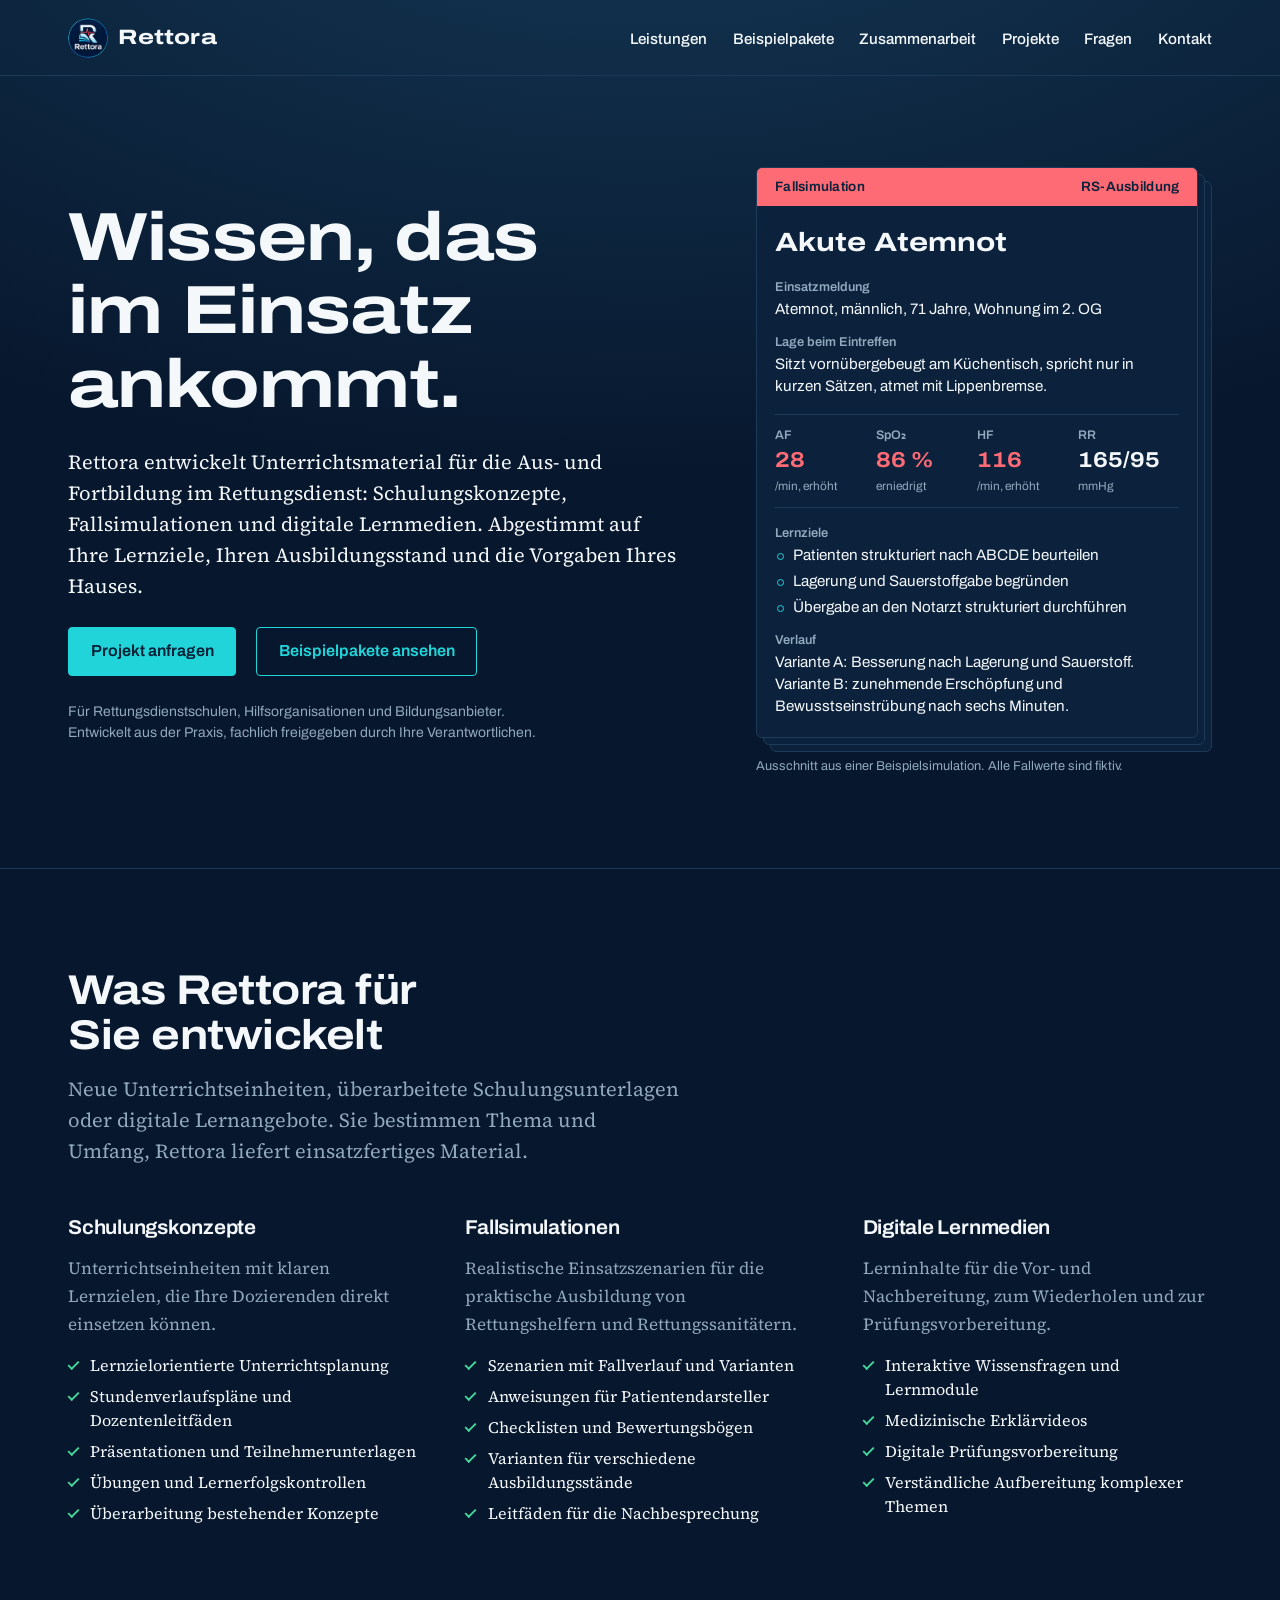
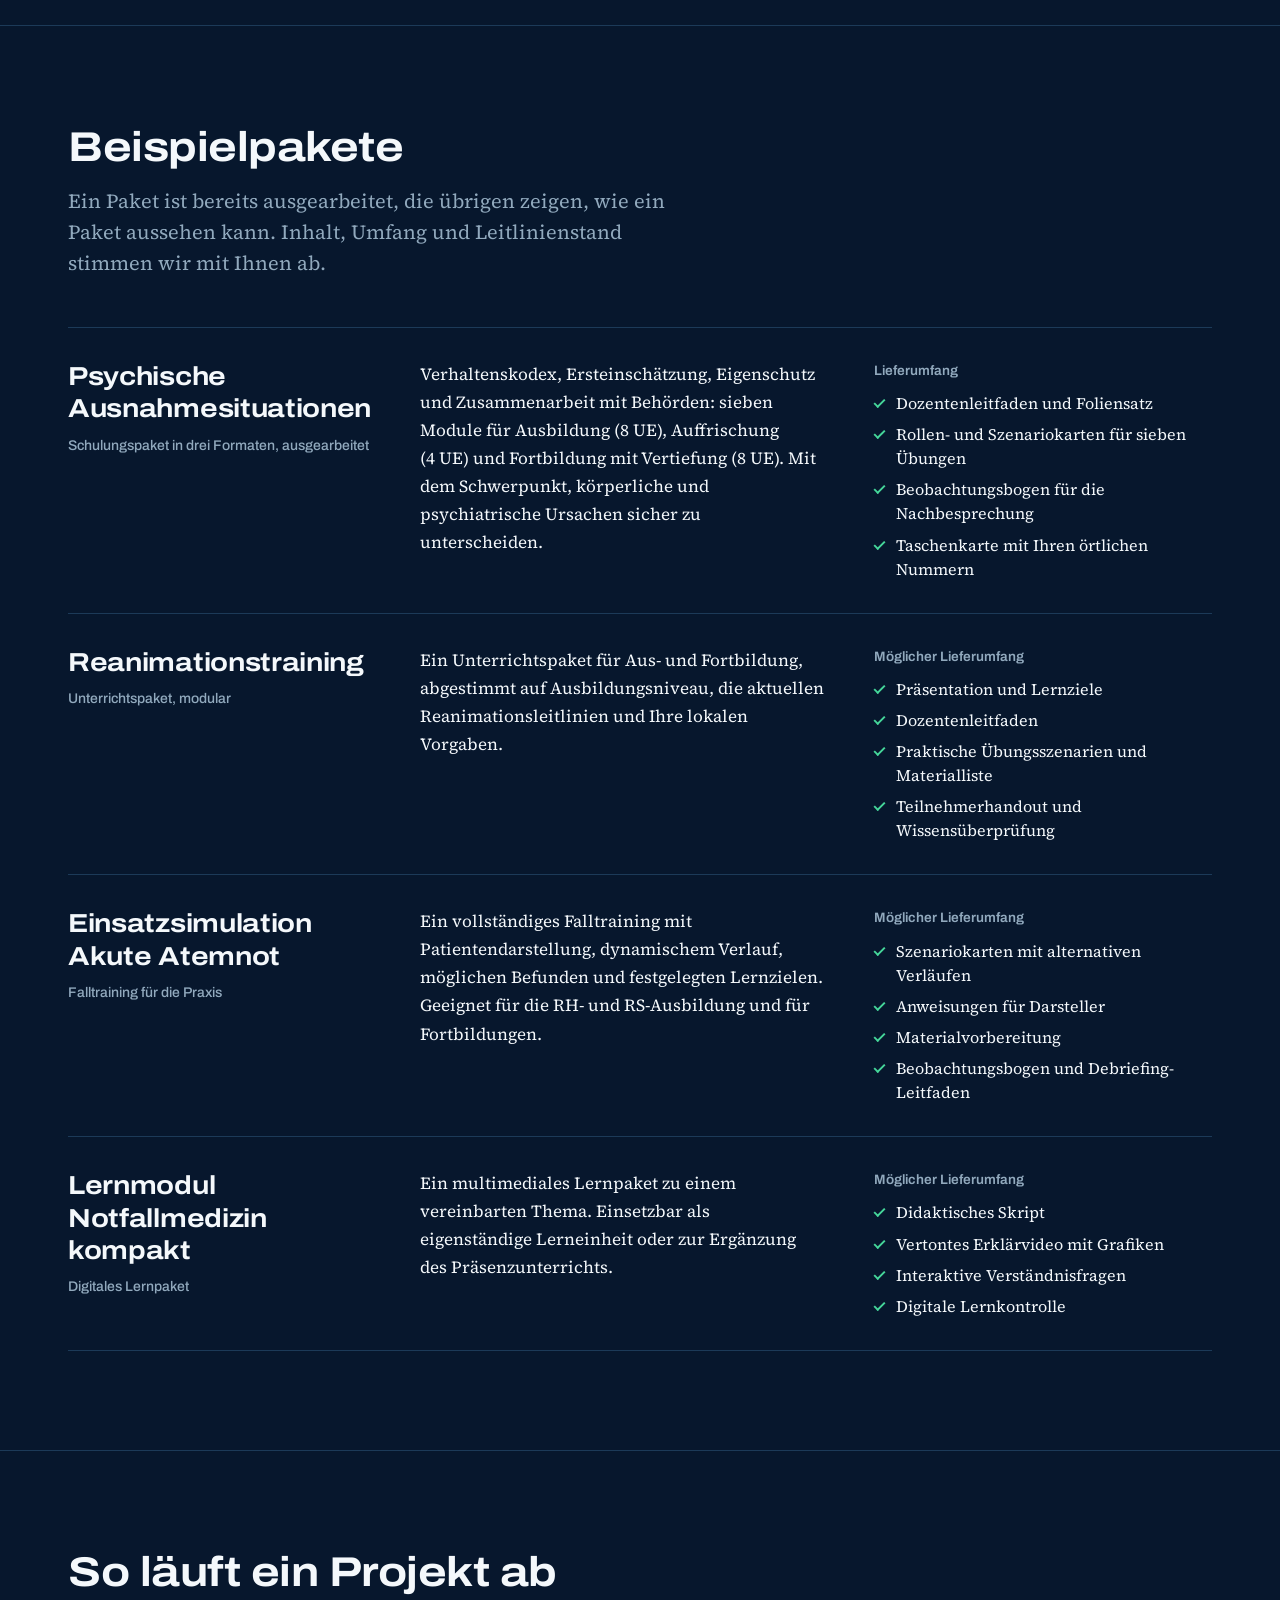
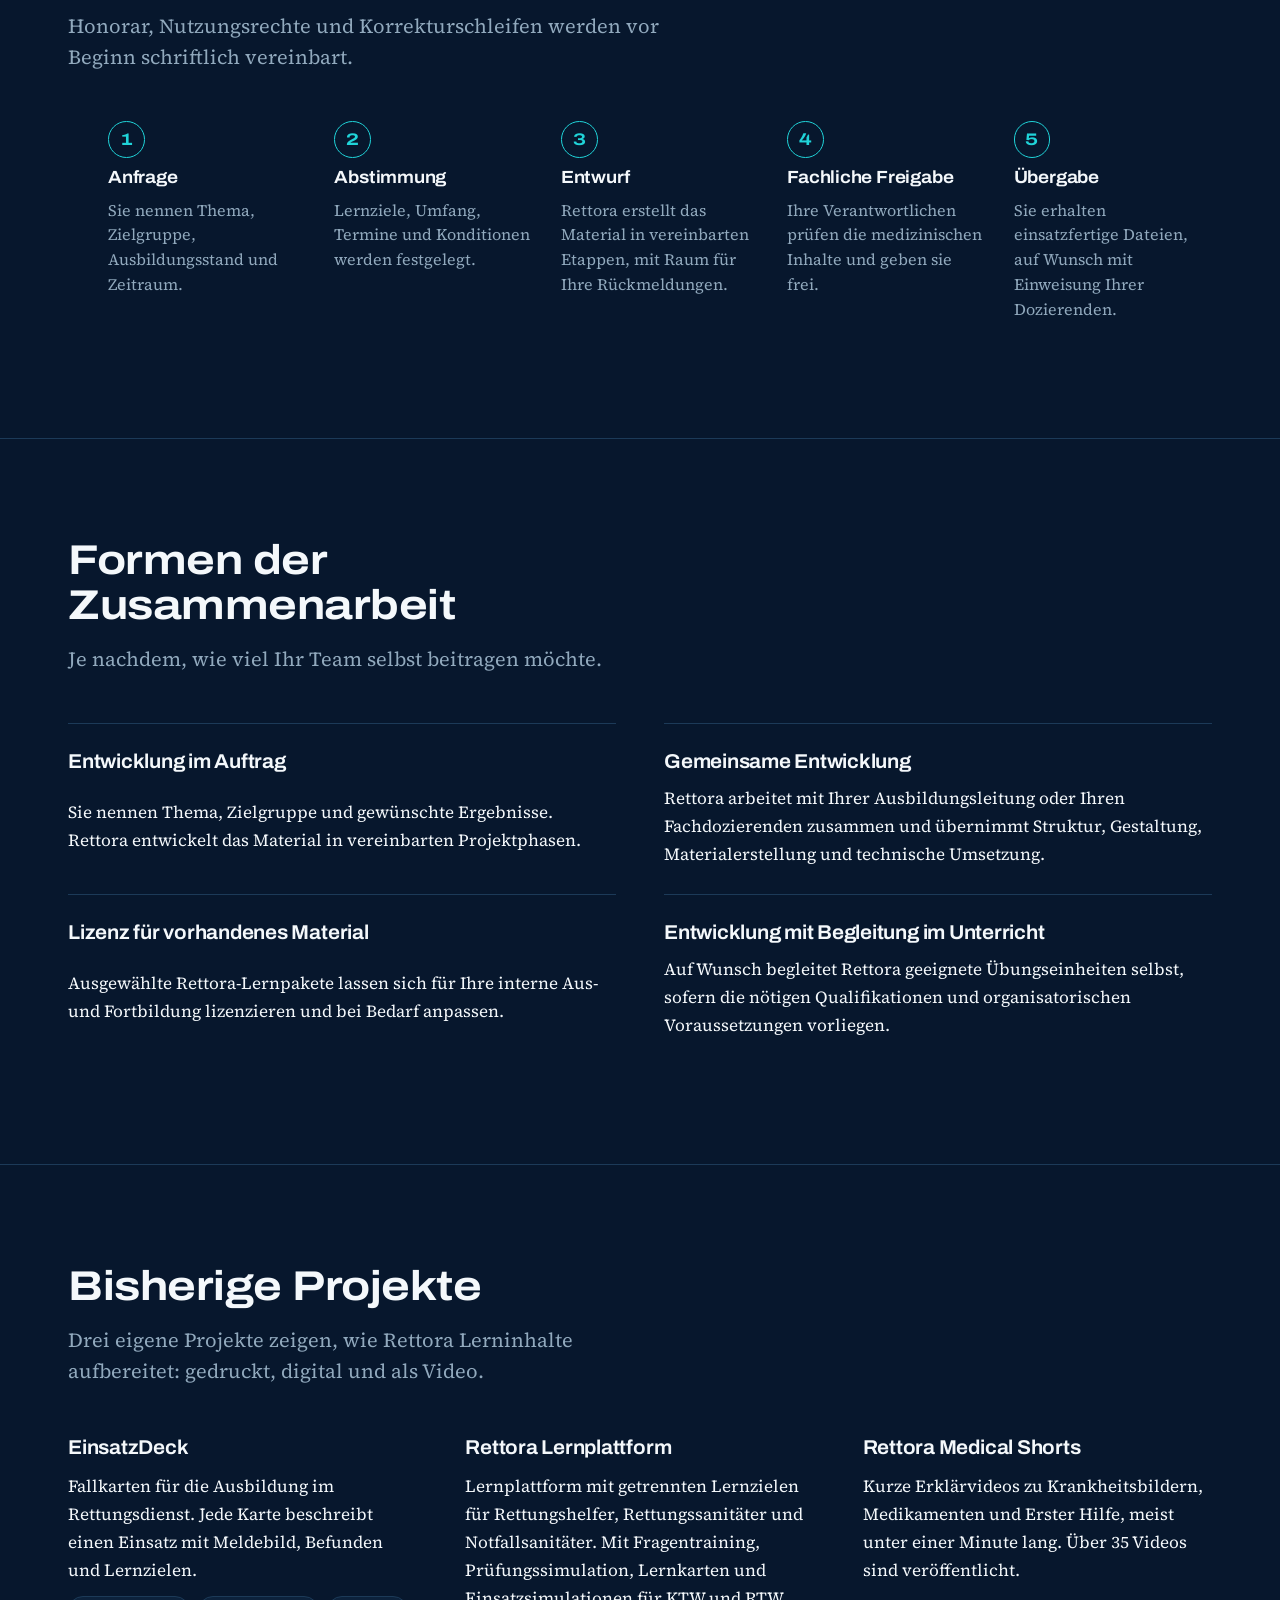
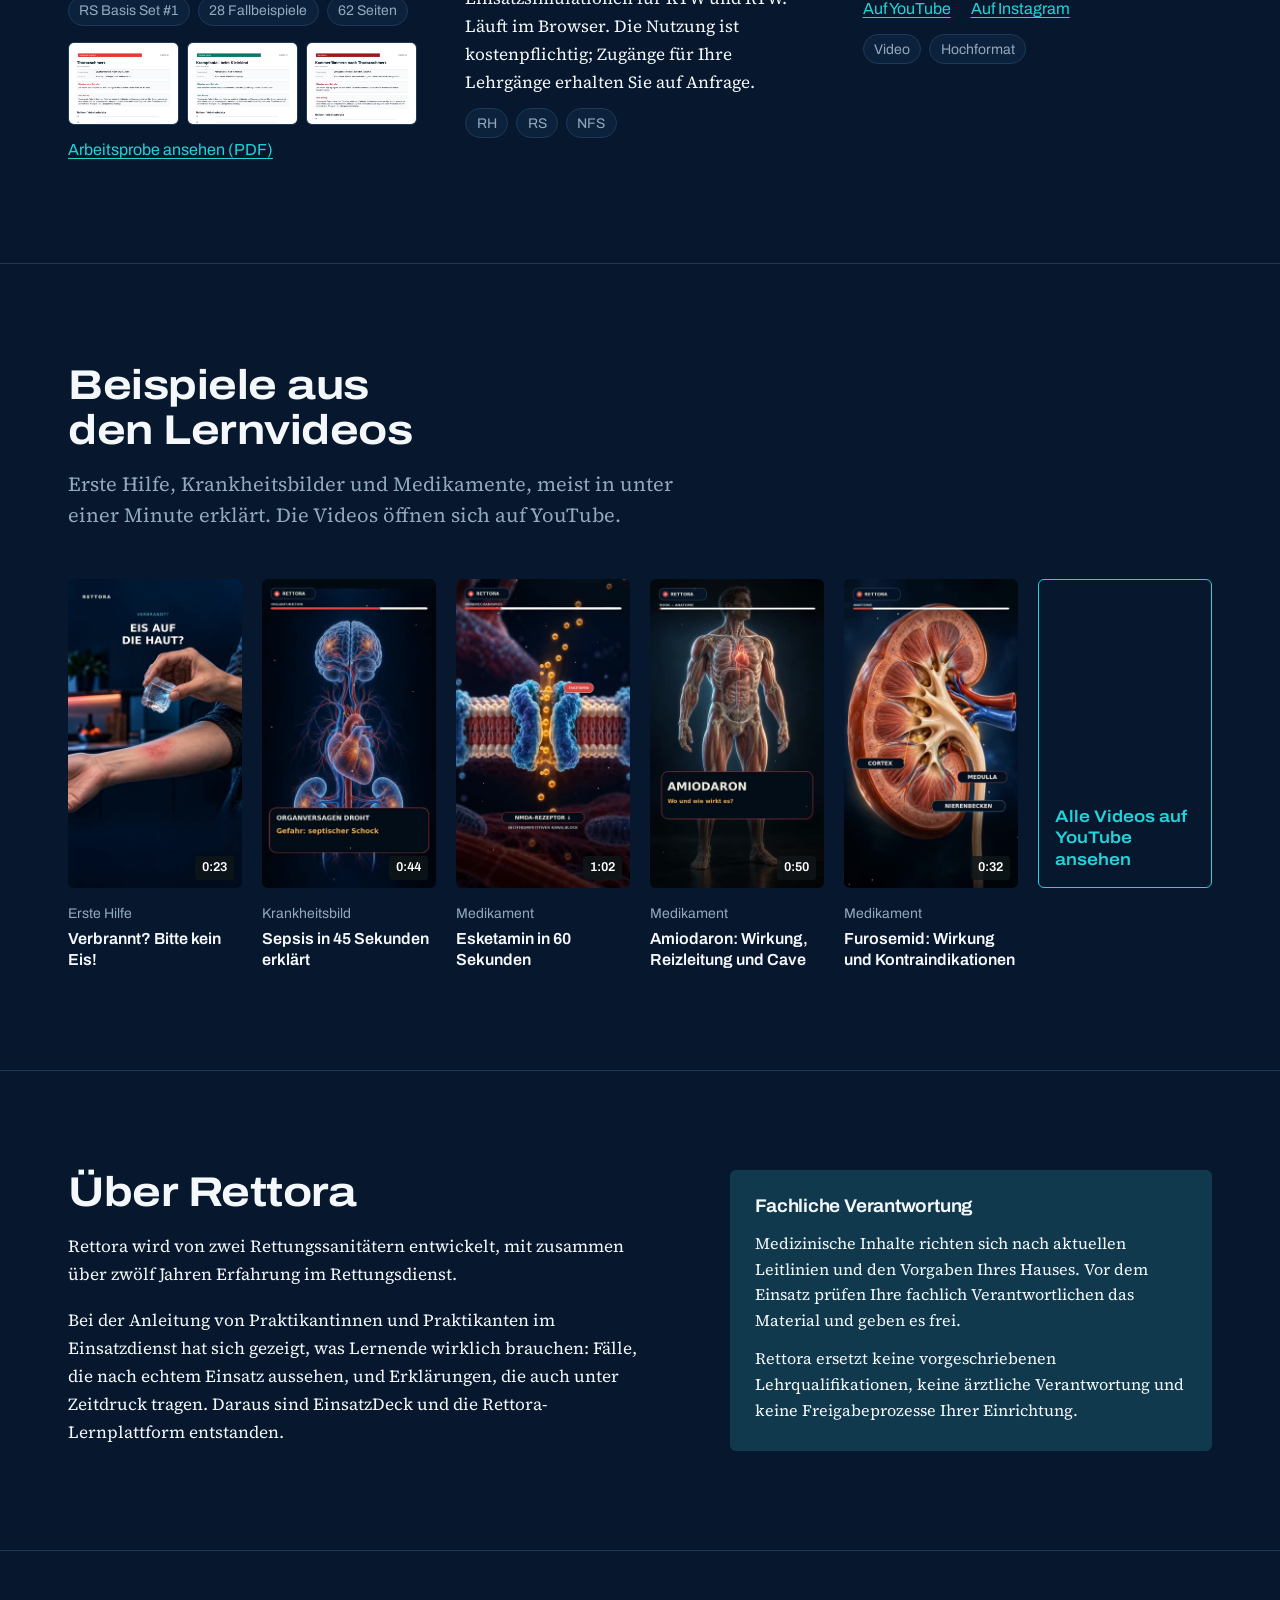
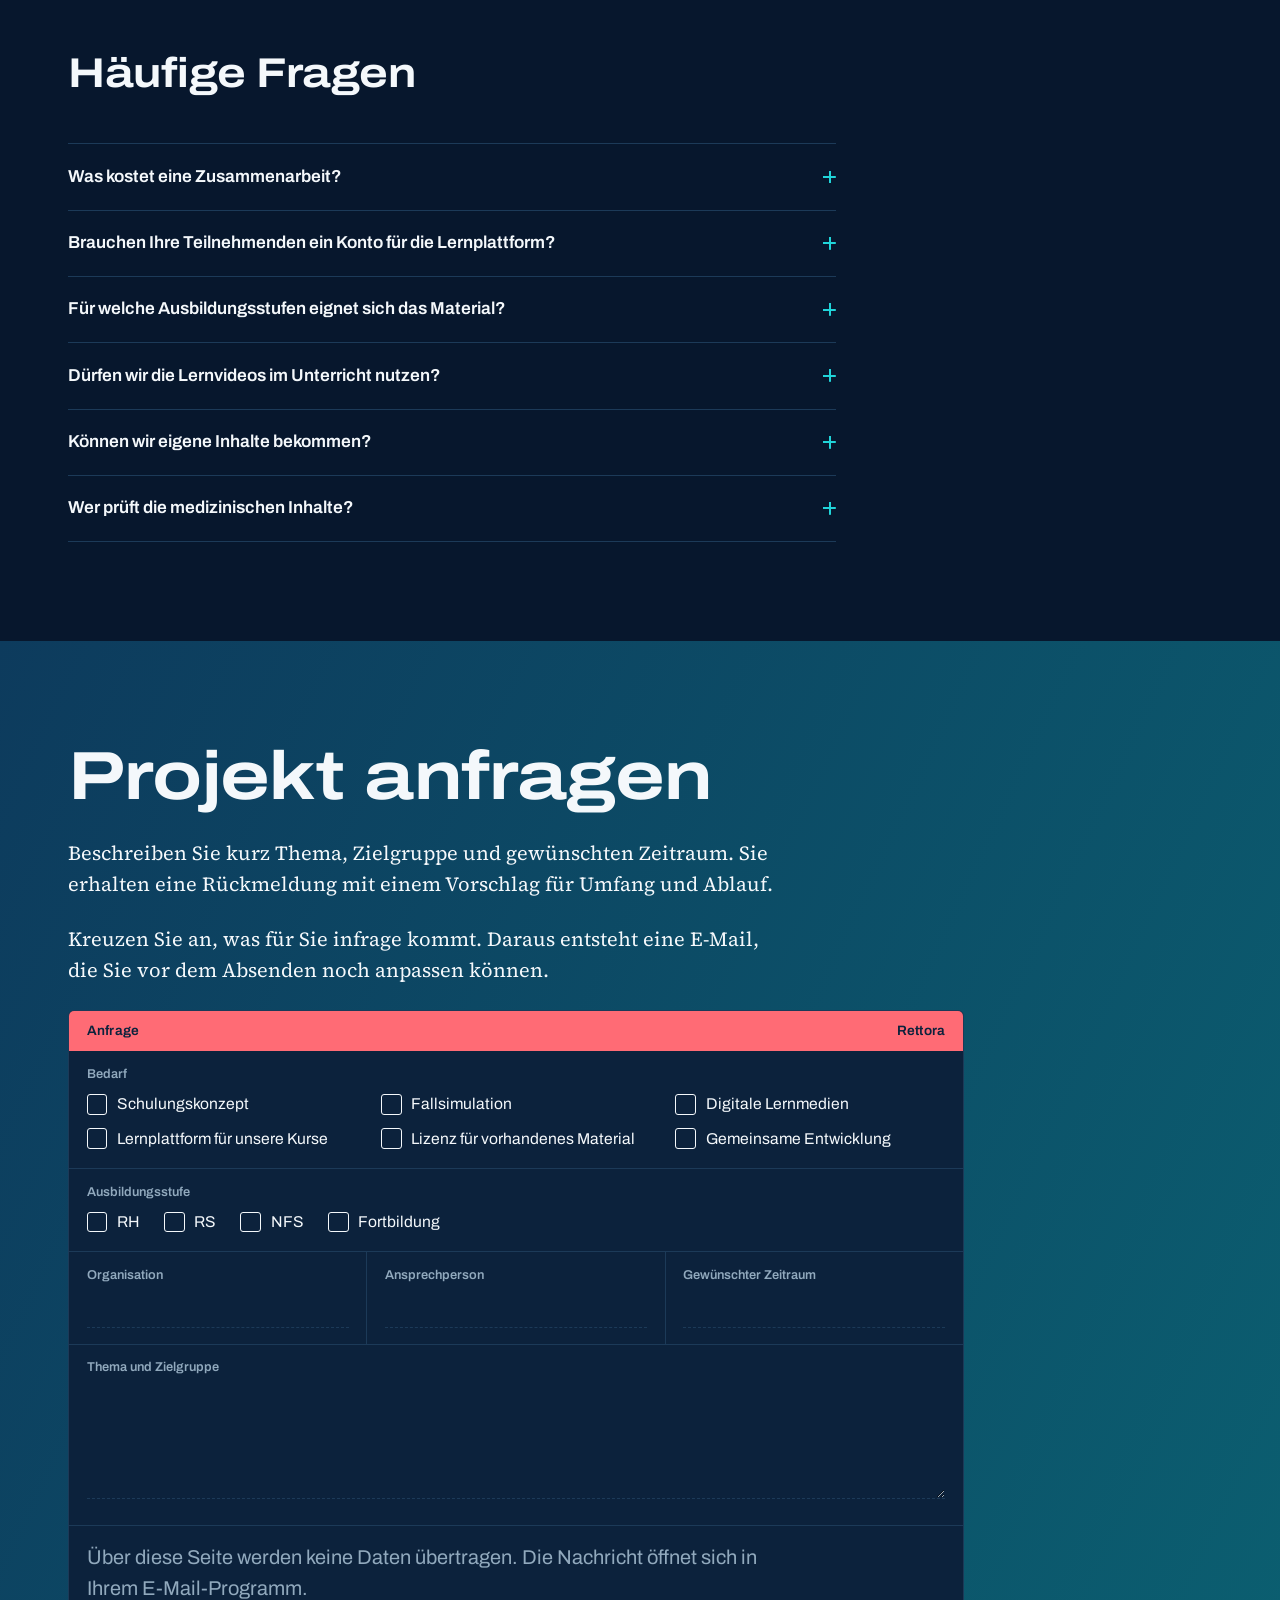
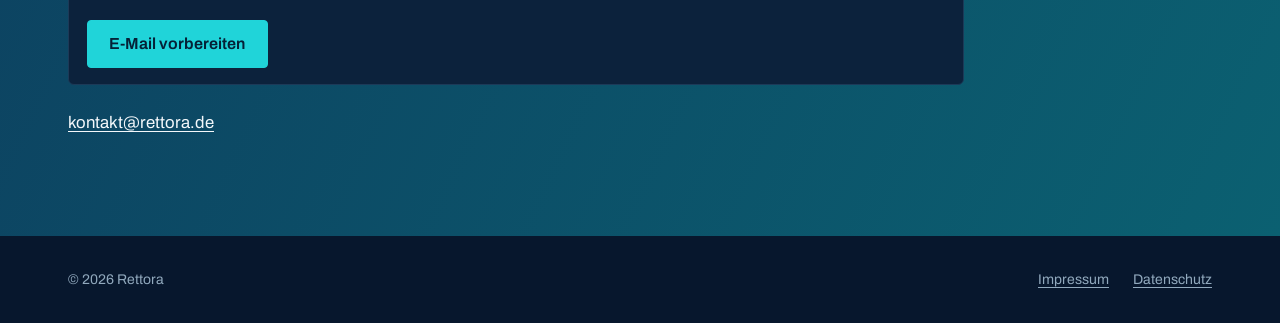
==== commit f2cfa2b8: "Add EinsatzDeck Kartenvorschau und Arbeitsprobe-PDF auf der Startseite Drei Beispielkarten (Thoraxsc" ====
--- a/index.html
+++ b/index.html
@@ -296,6 +296,12 @@
             <li>28 Fallbeispiele</li>
             <li>62 Seiten</li>
           </ul>
+          <ul class="deck-preview" aria-label="Beispielkarten">
+            <li><img src="assets/img/deck-thoraxschmerz.jpg" alt="EinsatzDeck-Karte „Thoraxschmerz“, Kardiologie" loading="lazy"></li>
+            <li><img src="assets/img/deck-krampfanfall-kleinkind.jpg" alt="EinsatzDeck-Karte „Krampfanfall beim Kleinkind“, Pädiatrie" loading="lazy"></li>
+            <li><img src="assets/img/deck-kammerflimmern.jpg" alt="EinsatzDeck-Karte „Kammerflimmern nach Thoraxschmerz“, Reanimation" loading="lazy"></li>
+          </ul>
+          <p class="project-links"><a href="assets/downloads/EinsatzDeck_Arbeitsprobe.pdf" target="_blank" rel="noopener">Arbeitsprobe ansehen (PDF)</a></p>
         </article>
         <article class="project">
           <h3>Rettora Lernplattform</h3>
--- a/assets/site.css
+++ b/assets/site.css
@@ -327,6 +327,13 @@
 /* Projekte: Links */
 .project-links { display: flex; flex-wrap: wrap; gap: .3rem 1.25rem; font-family: var(--font-ui); font-size: 1rem; }
 
+/* Projekte: EinsatzDeck-Kartenvorschau */
+.deck-preview { list-style: none; display: grid; grid-template-columns: repeat(3, minmax(0, 1fr)); gap: .5rem; margin: .25rem 0 0; }
+.deck-preview img {
+  width: 100%; height: auto; aspect-ratio: 4 / 3; object-fit: cover; object-position: top;
+  border-radius: 6px; border: 1px solid var(--line); display: block; background: var(--surface);
+}
+
 /* Lernvideos */
 .video-grid {
   list-style: none; display: grid; grid-template-columns: repeat(6, minmax(0, 1fr)); gap: 1.75rem 1.25rem;
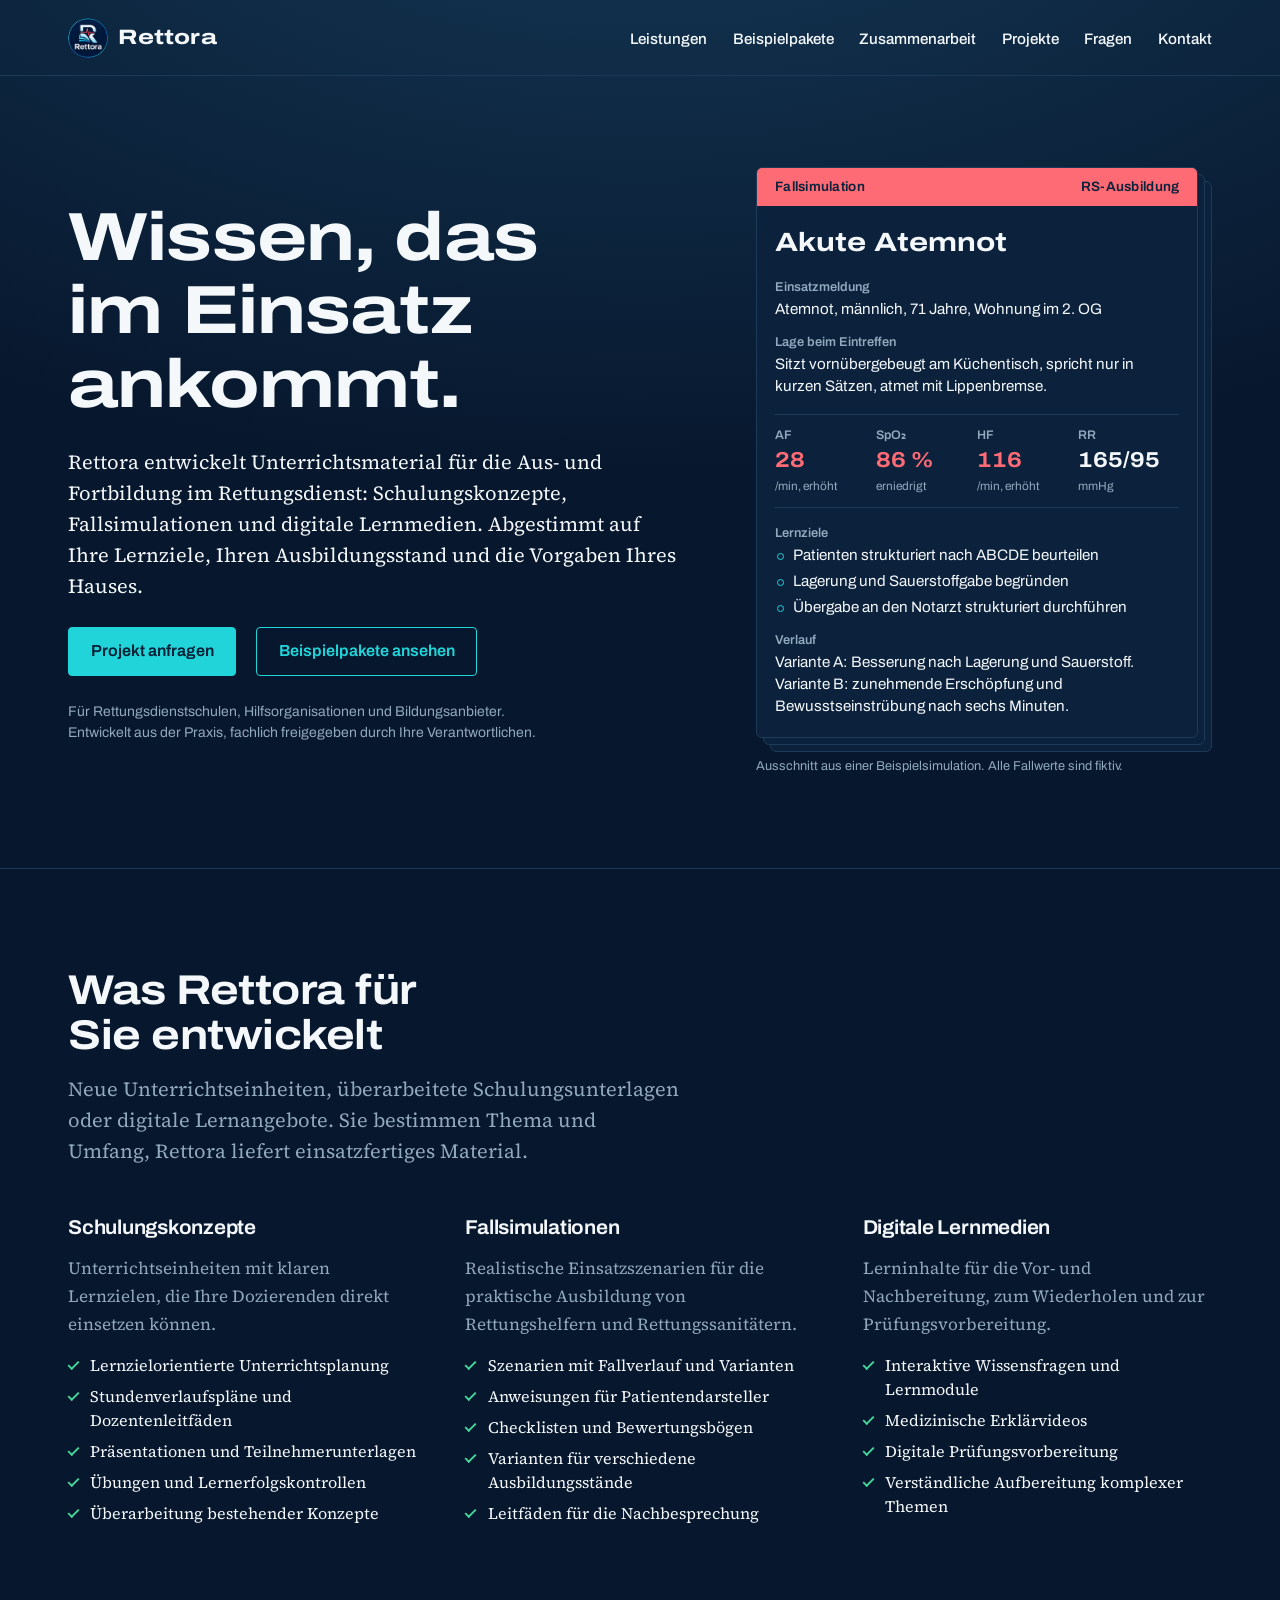
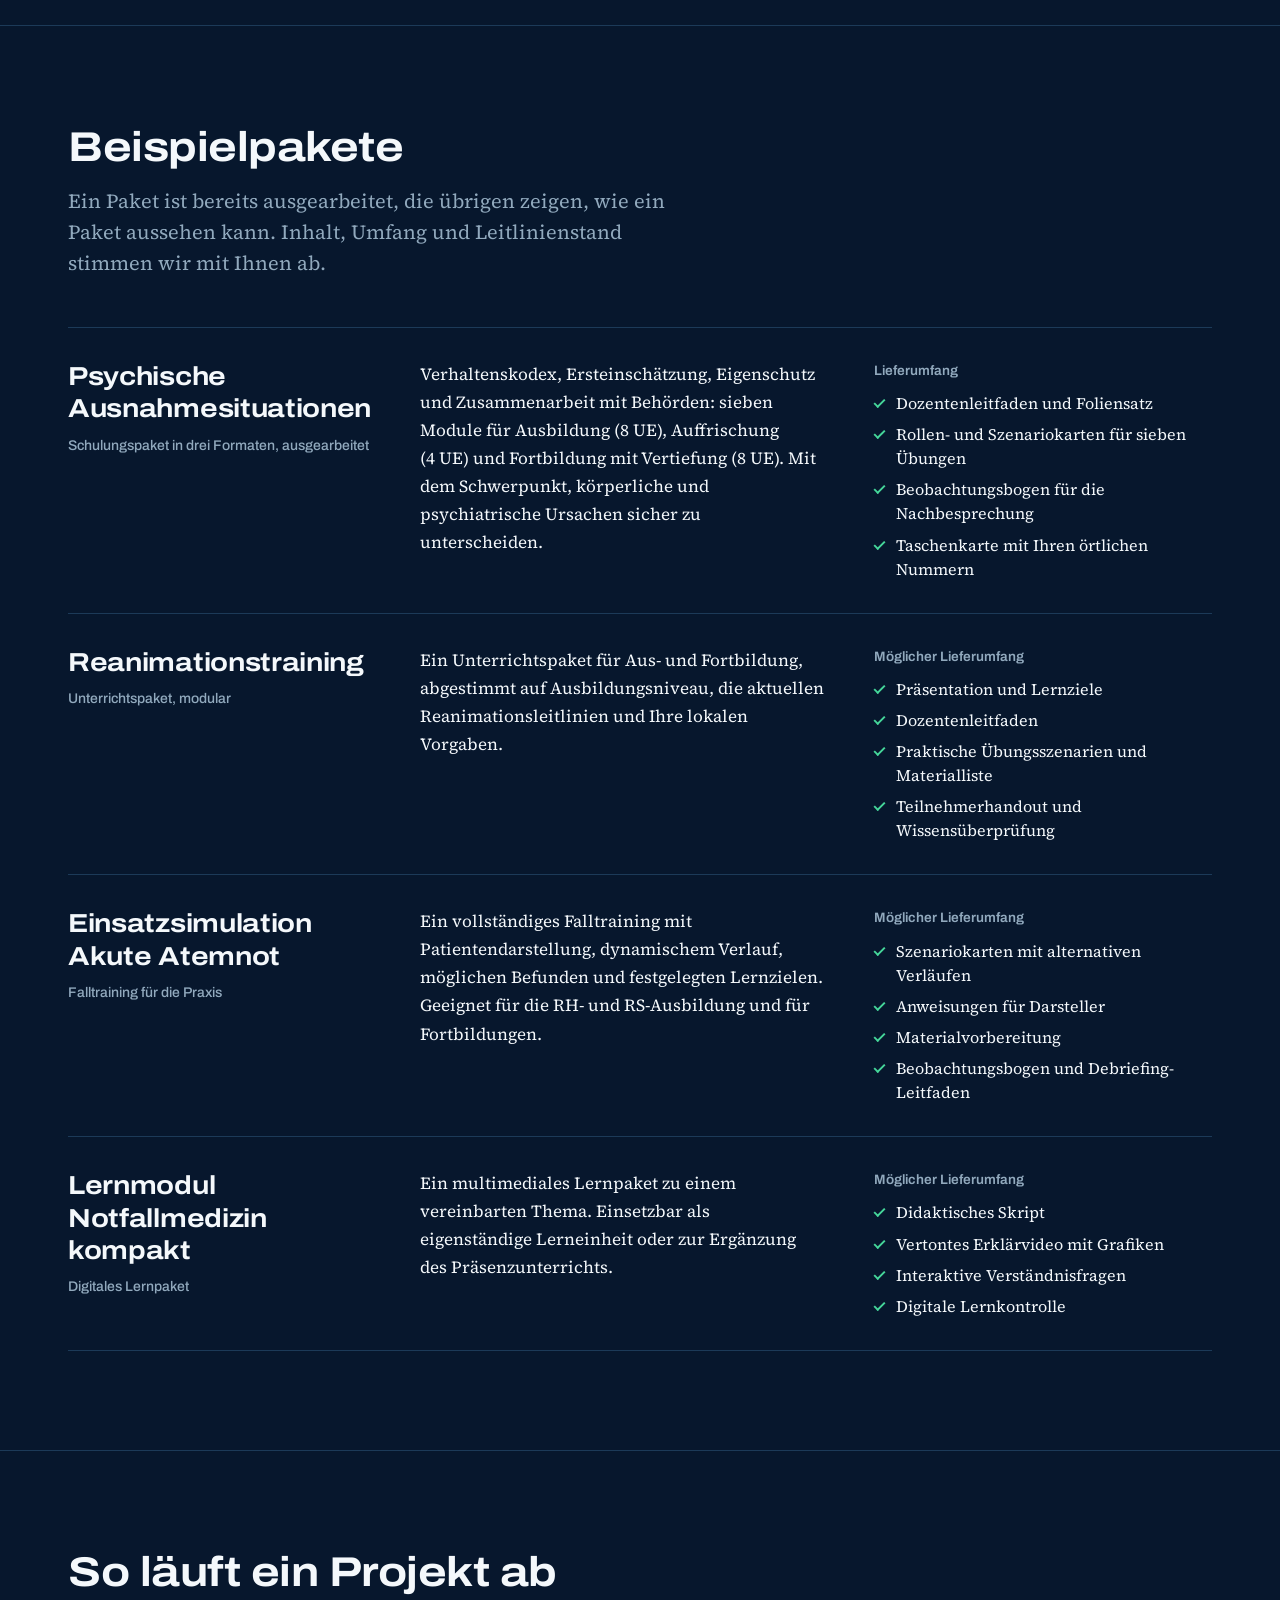
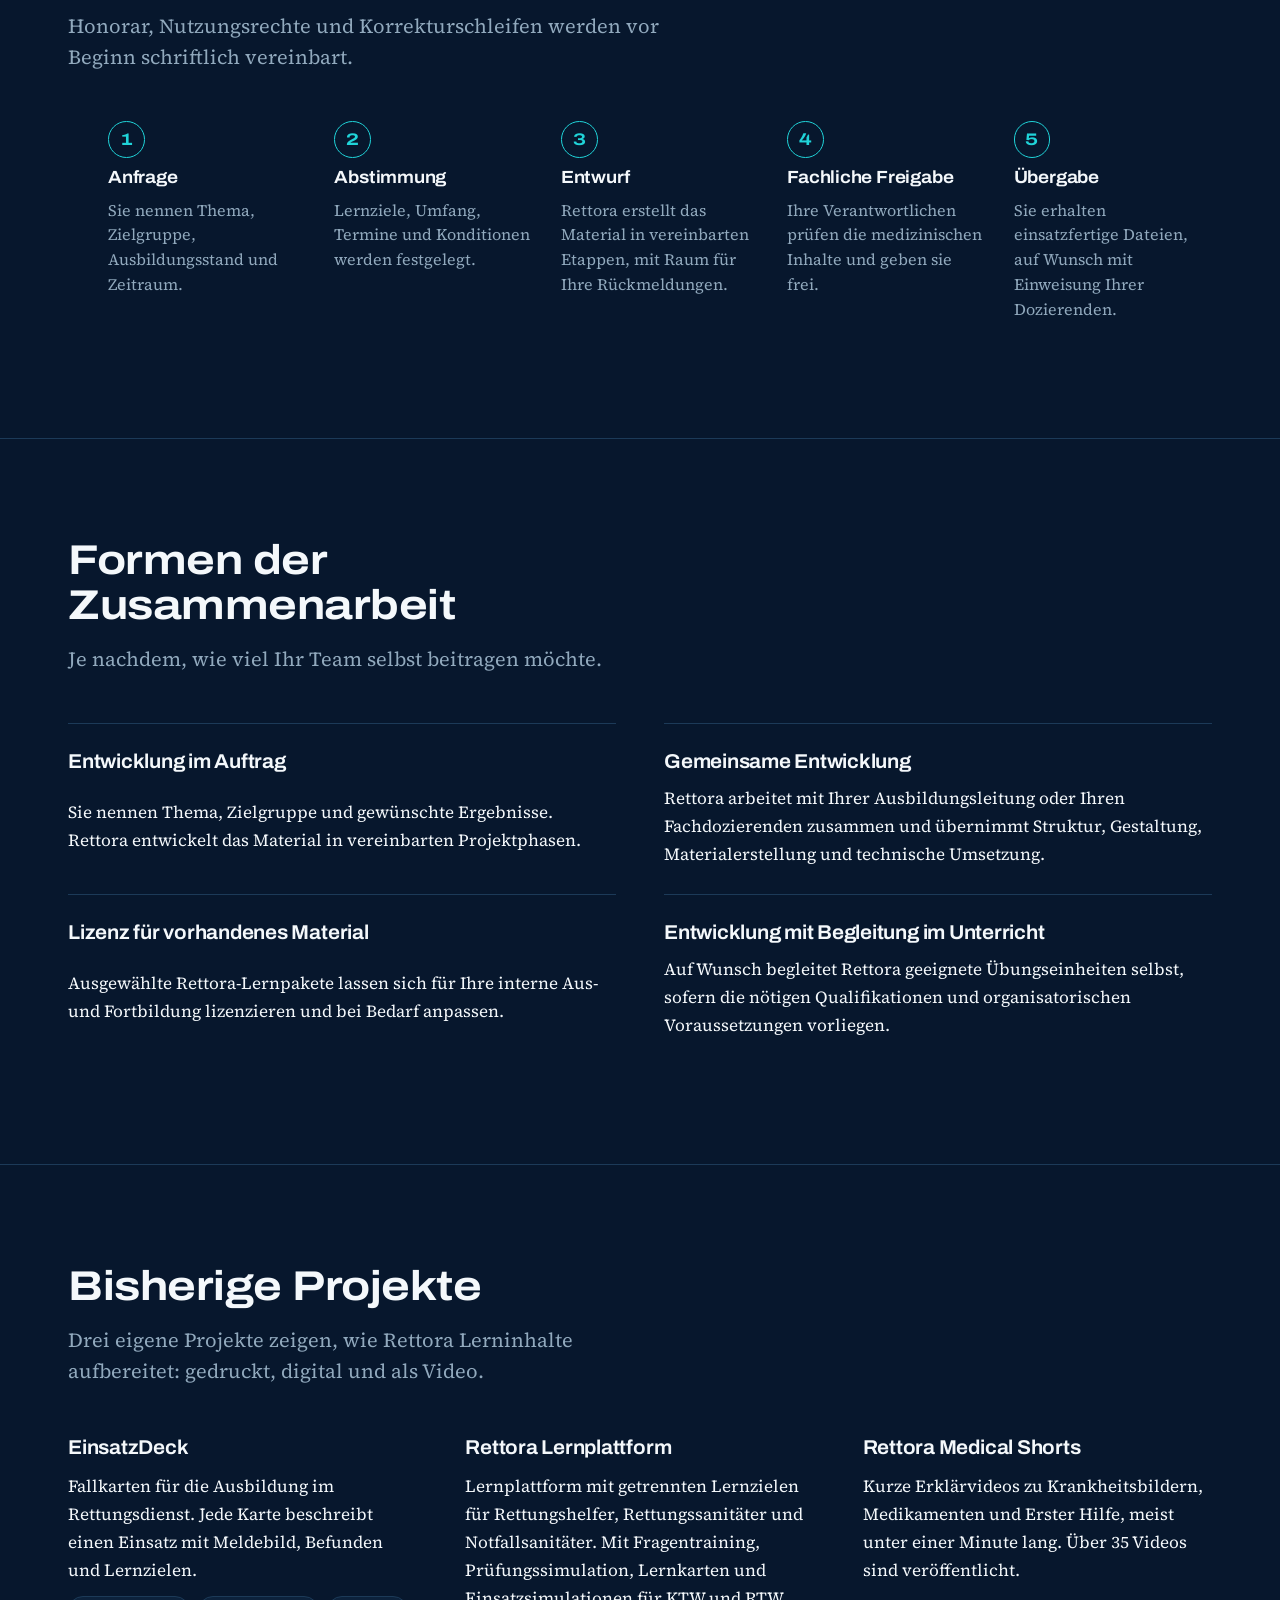
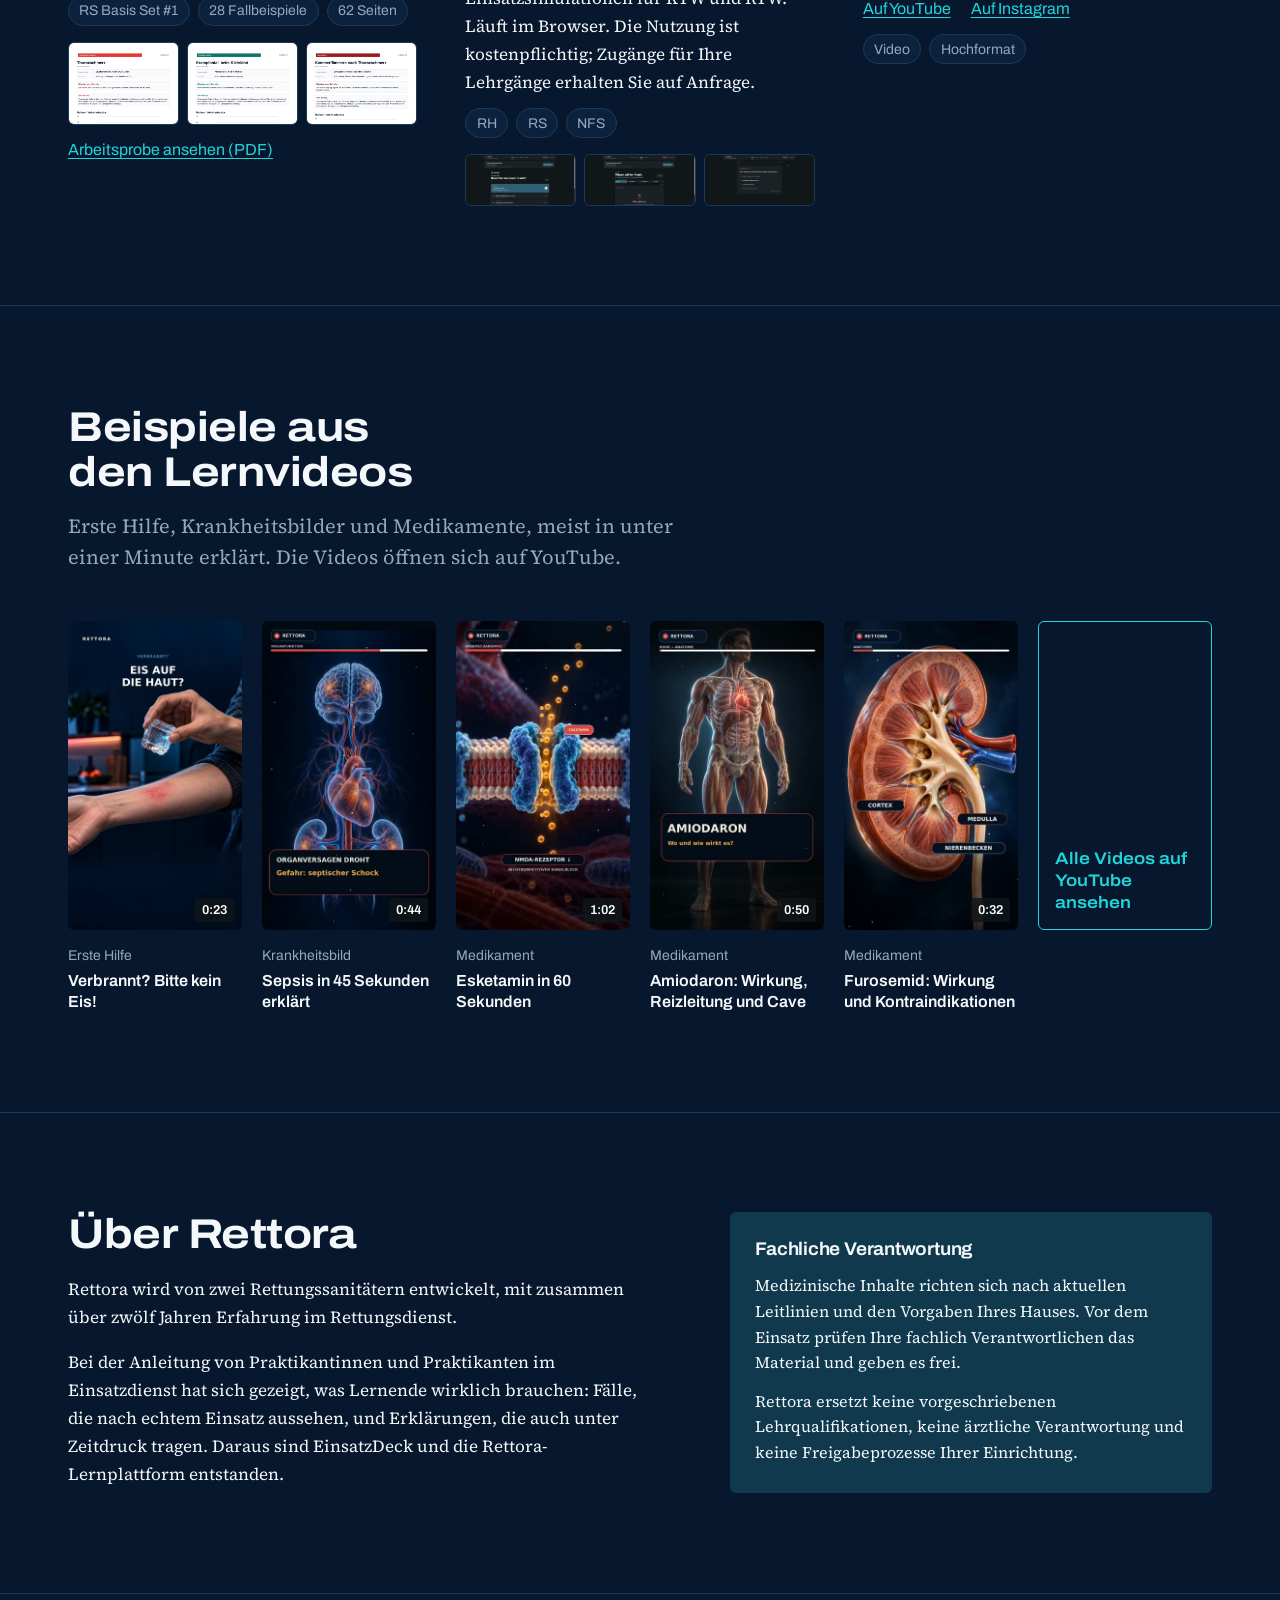
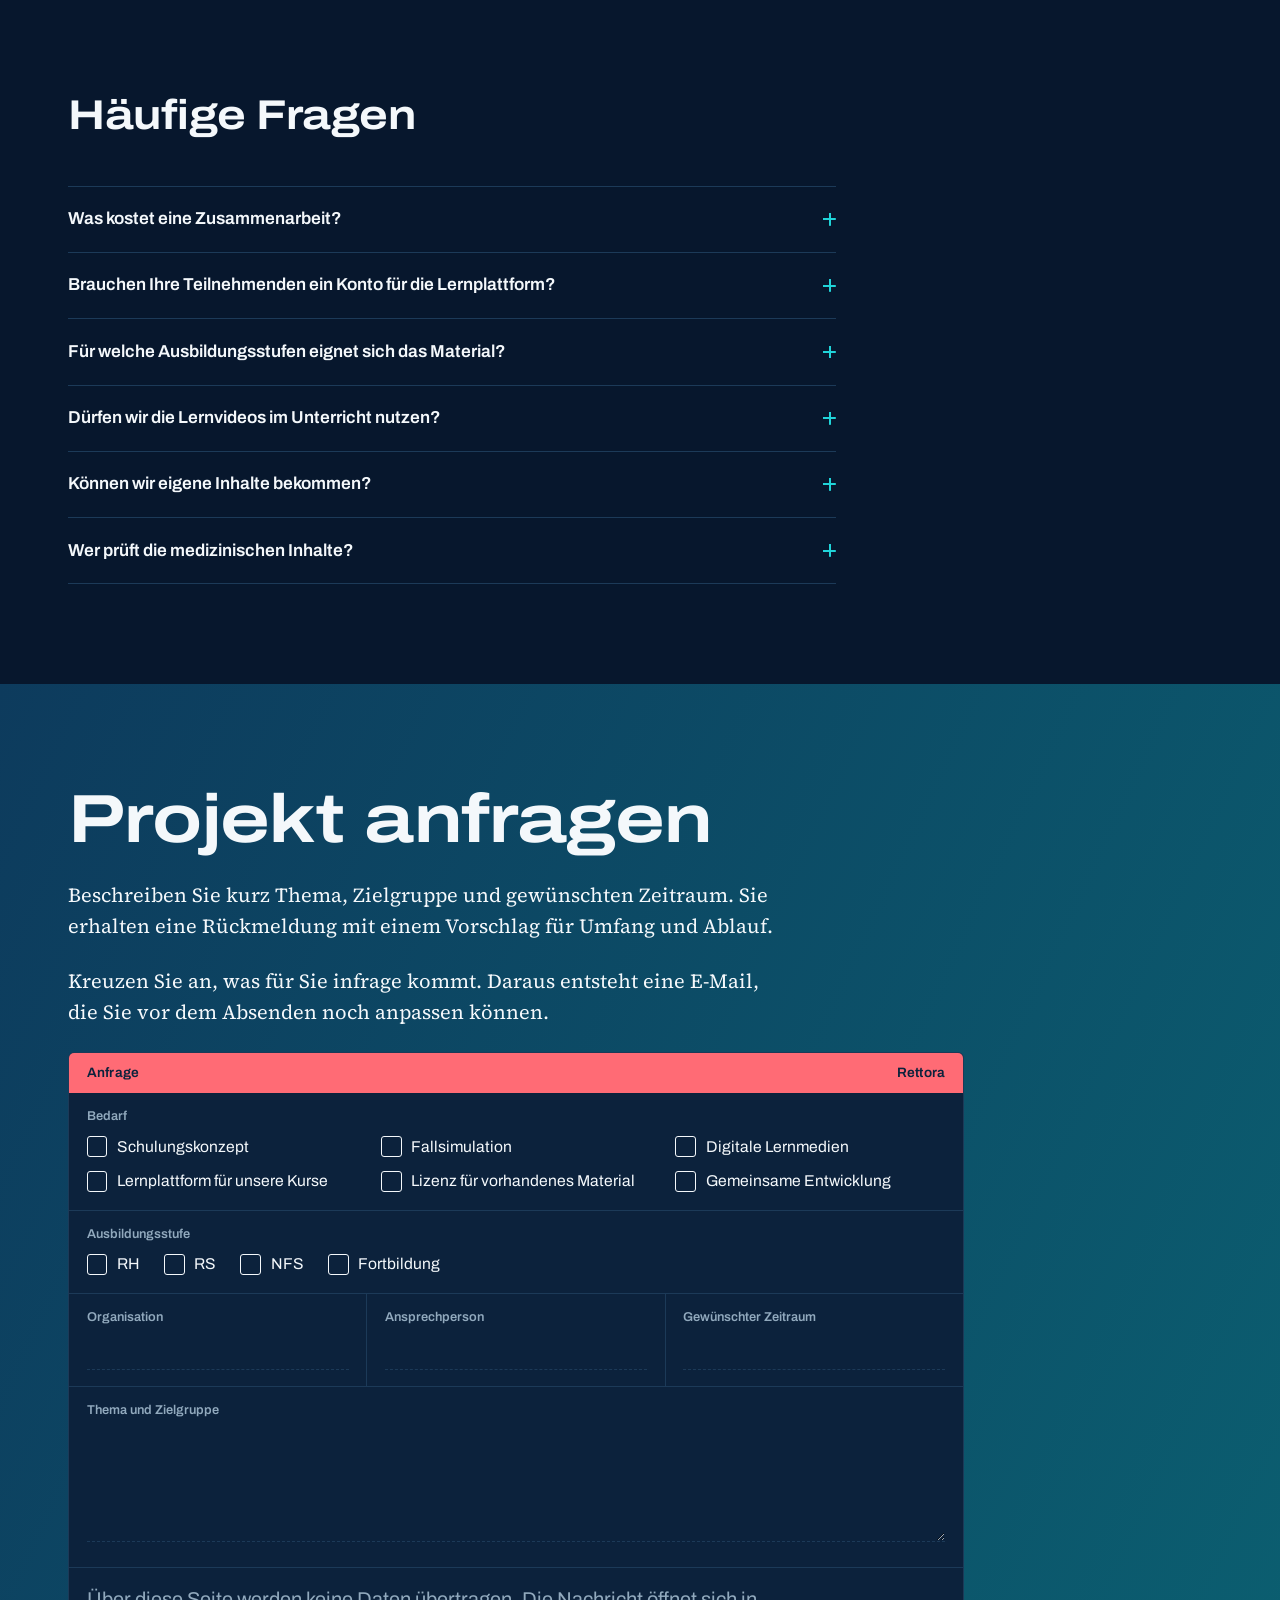
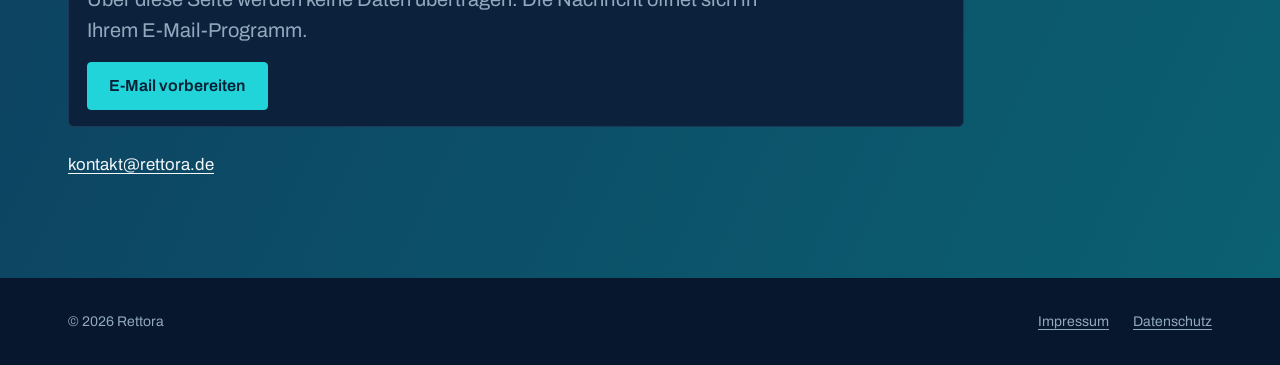
==== commit a2a2f702: "Einblick in die Lernplattform auf der Startseite ergänzen Drei Screenshots der echten, live laufende" ====
--- a/index.html
+++ b/index.html
@@ -311,6 +311,11 @@
             <li>RS</li>
             <li>NFS</li>
           </ul>
+          <ul class="platform-preview" aria-label="Einblick in die Lernplattform">
+            <li><img src="assets/img/lernplattform-uebersicht.jpg" alt="Übersicht der Rettora-Lernplattform mit Schnellstart und Lernmodulen" loading="lazy"></li>
+            <li><img src="assets/img/lernplattform-lernkarten.jpg" alt="Lernkarten-Modus der Rettora-Lernplattform, Beispiel Anaphylaxie" loading="lazy"></li>
+            <li><img src="assets/img/lernplattform-pruefung.jpg" alt="Prüfungssimulation der Rettora-Lernplattform mit Multiple-Choice-Frage" loading="lazy"></li>
+          </ul>
         </article>
         <article class="project">
           <h3>Rettora Medical Shorts</h3>
--- a/assets/site.css
+++ b/assets/site.css
@@ -334,6 +334,13 @@
   border-radius: 6px; border: 1px solid var(--line); display: block; background: var(--surface);
 }
 
+/* Lernplattform: Einblick per Screenshot */
+.platform-preview { list-style: none; display: grid; grid-template-columns: repeat(3, minmax(0, 1fr)); gap: .5rem; margin: .25rem 0 0; }
+.platform-preview img {
+  width: 100%; height: auto; aspect-ratio: 15 / 7; object-fit: cover; object-position: top;
+  border-radius: 6px; border: 1px solid var(--line); display: block; background: var(--surface);
+}
+
 /* Lernvideos */
 .video-grid {
   list-style: none; display: grid; grid-template-columns: repeat(6, minmax(0, 1fr)); gap: 1.75rem 1.25rem;
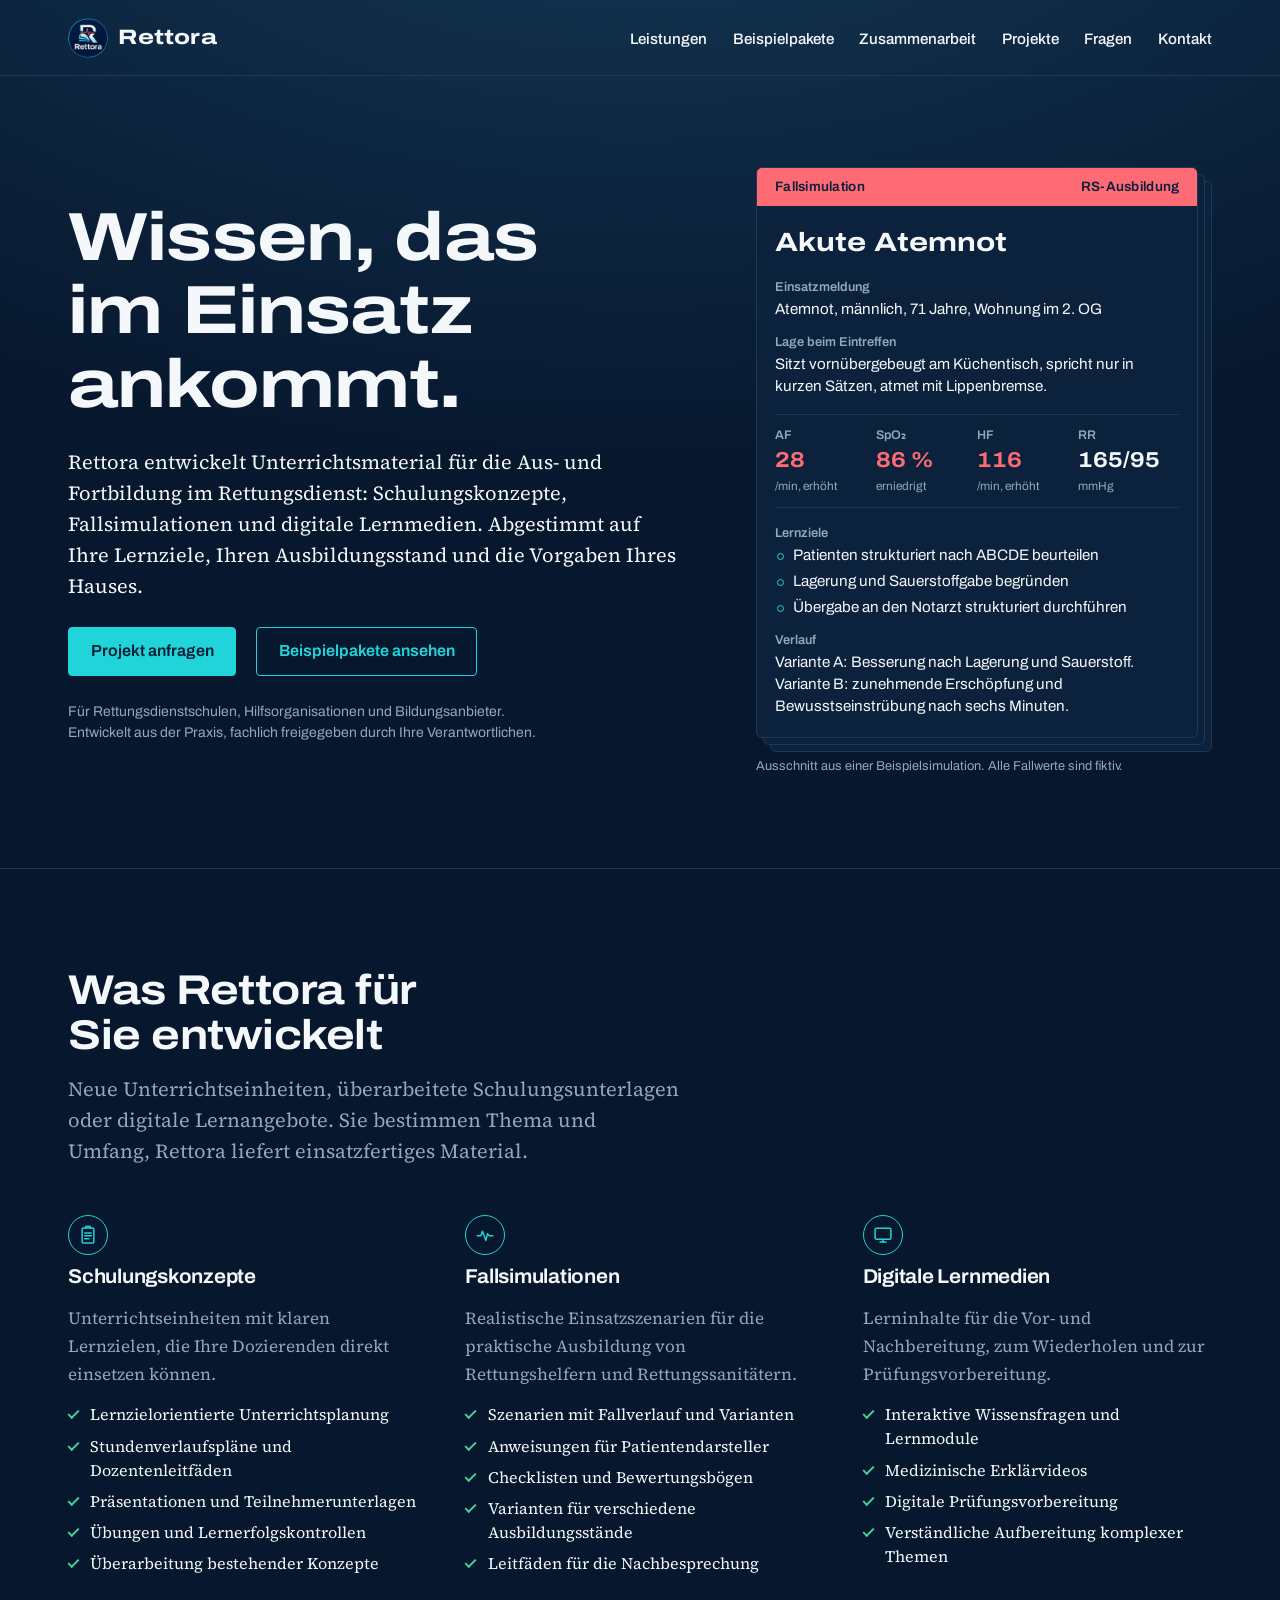
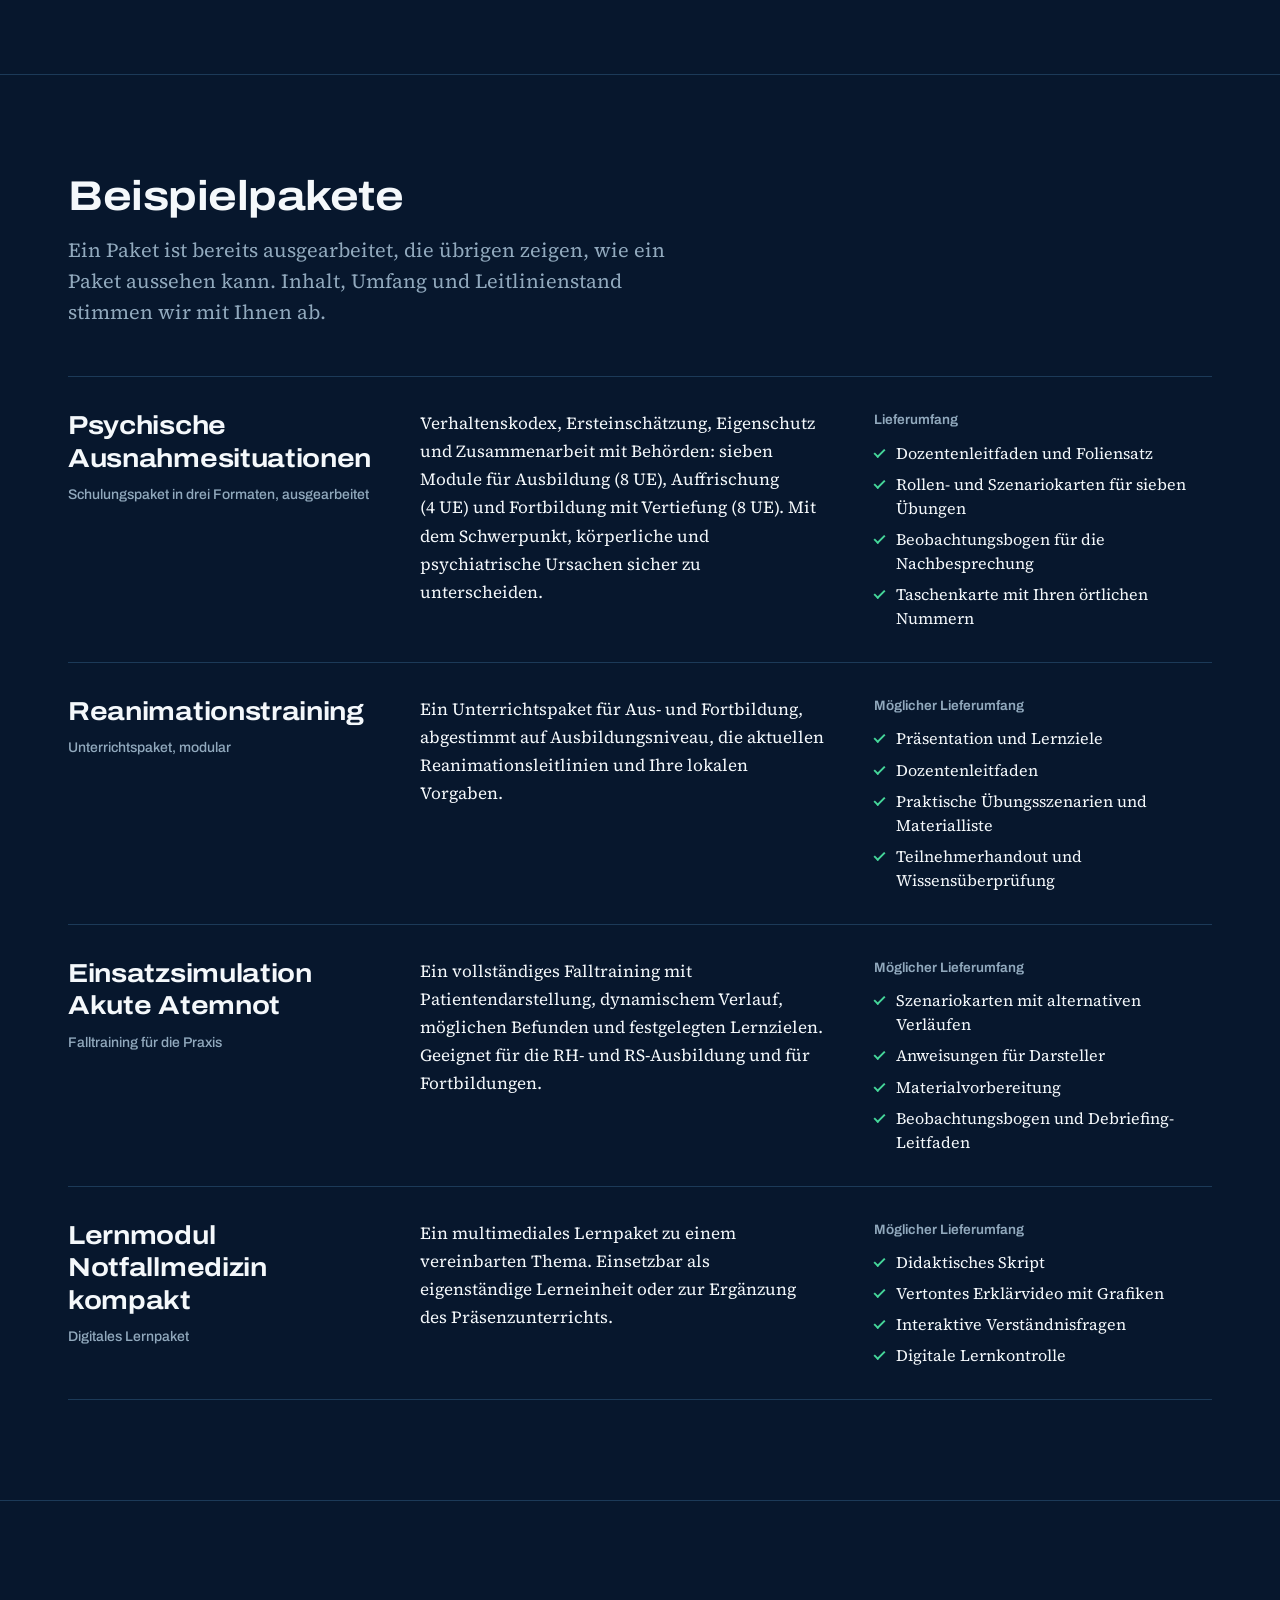
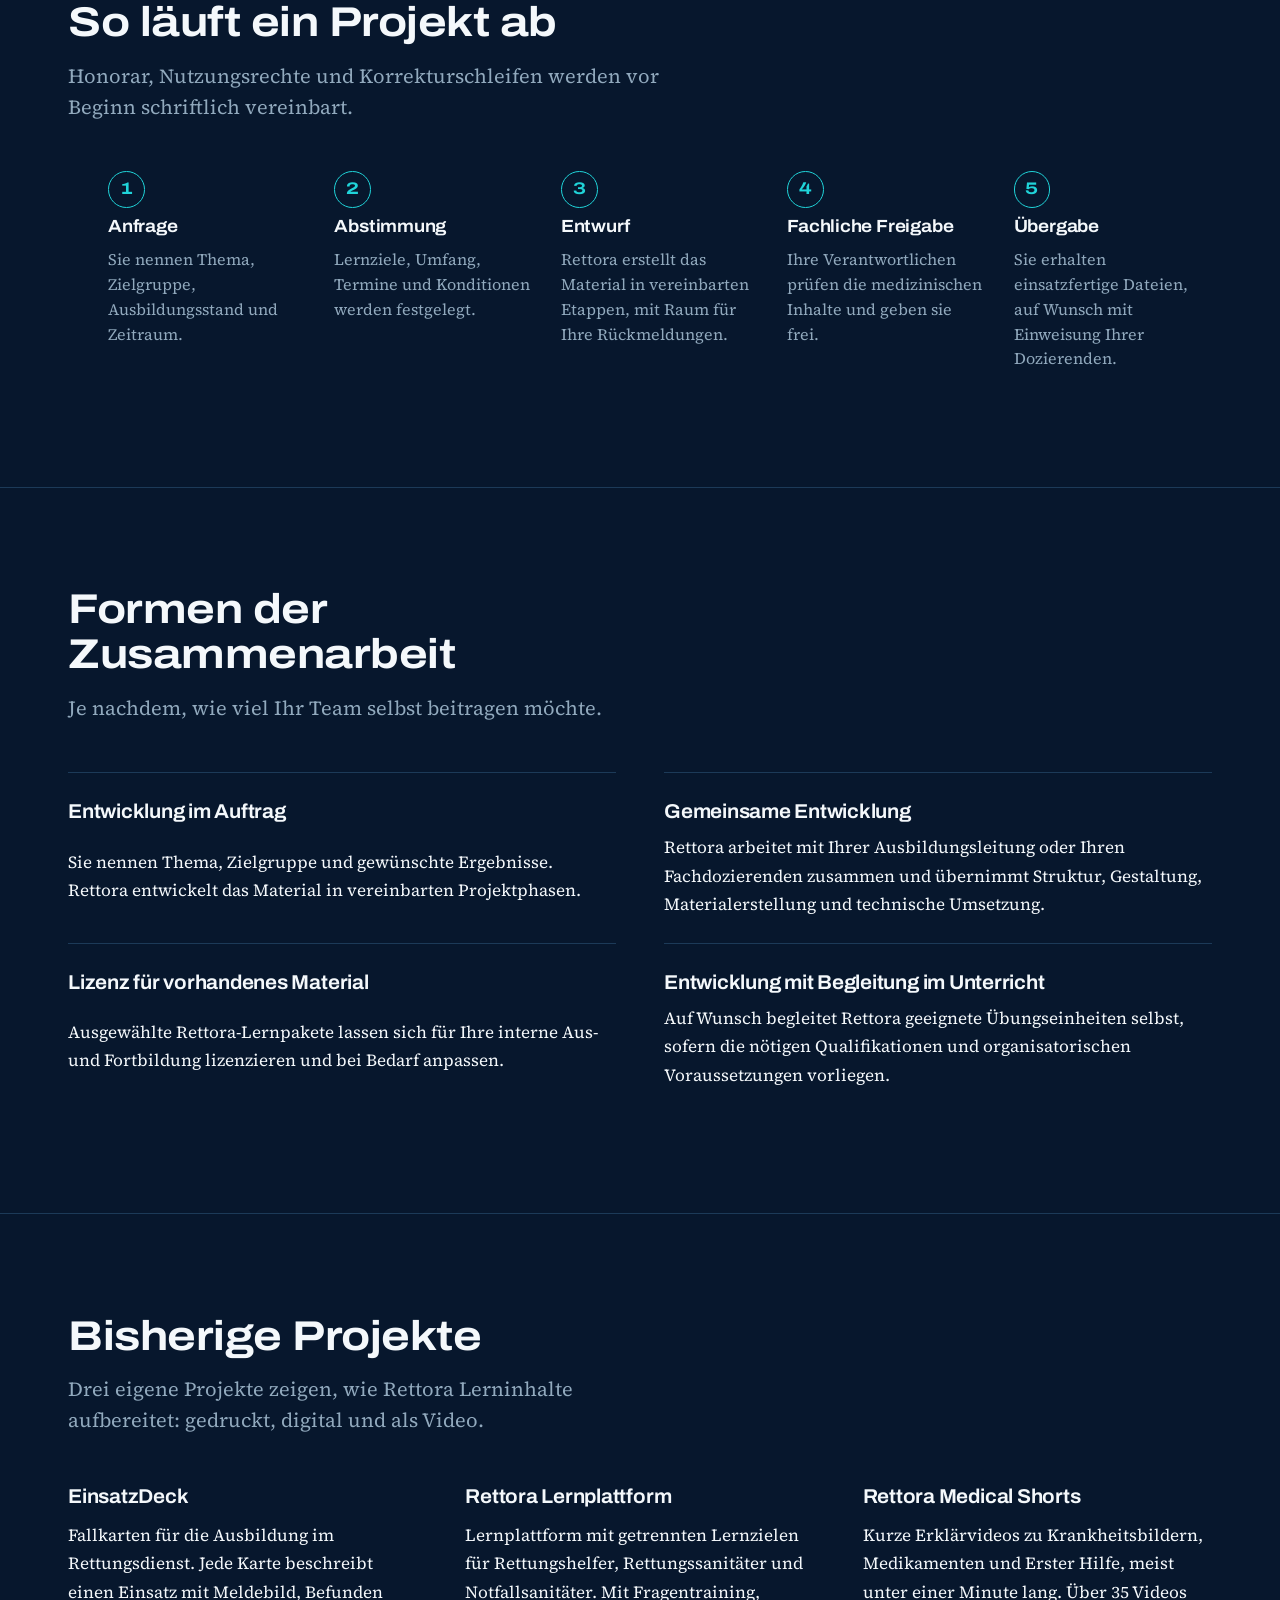
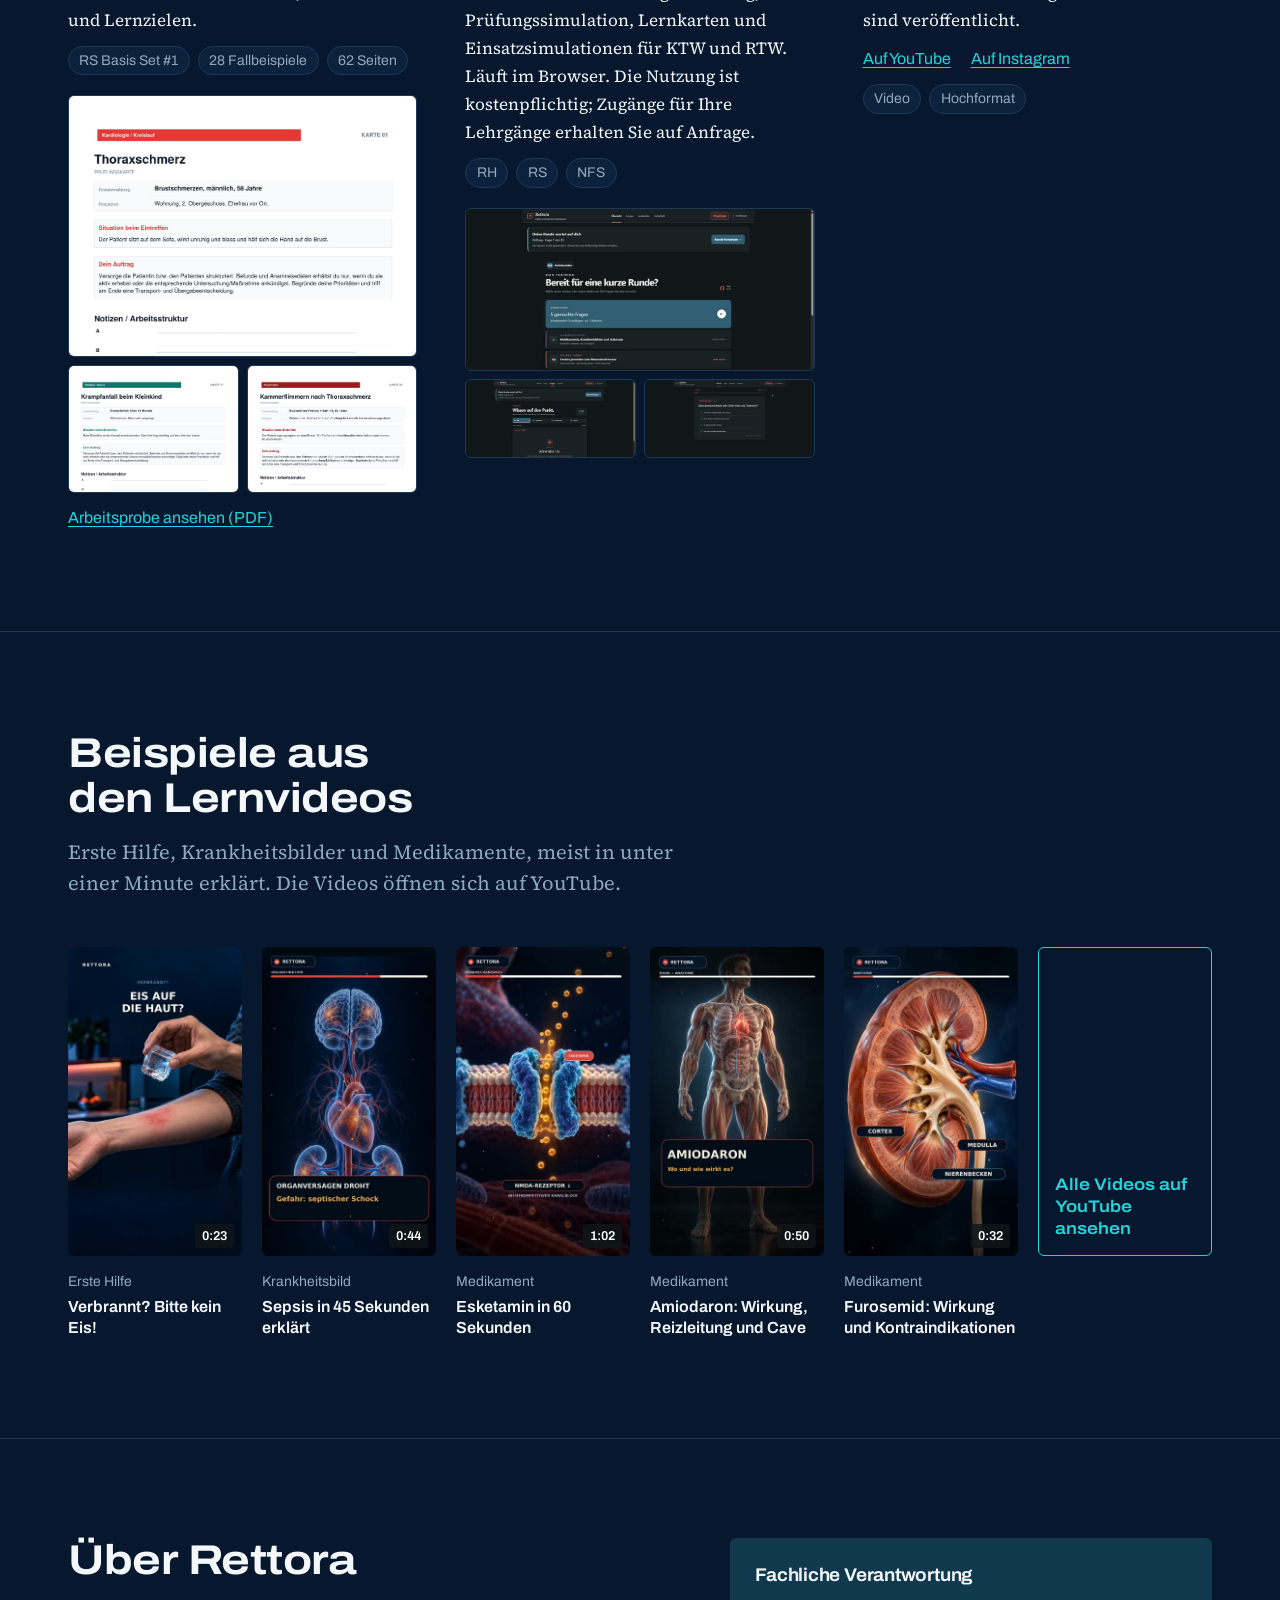
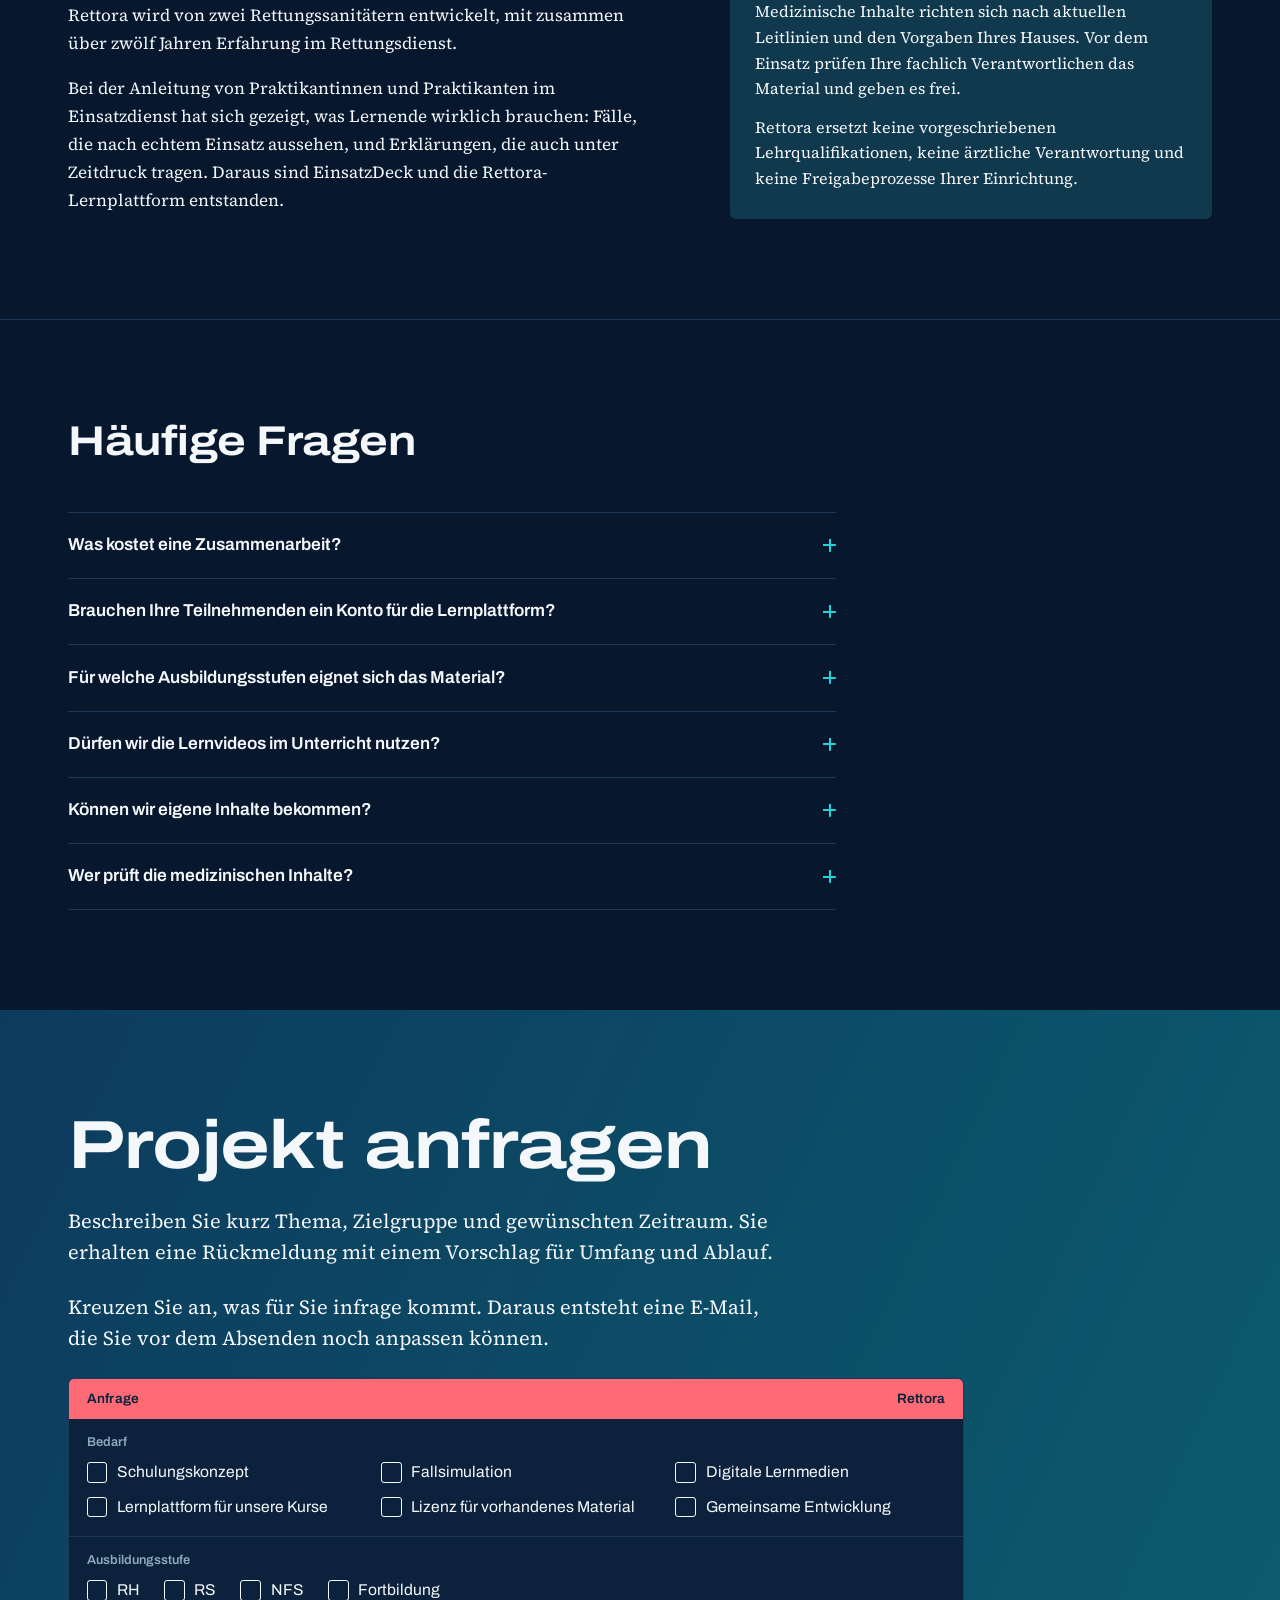
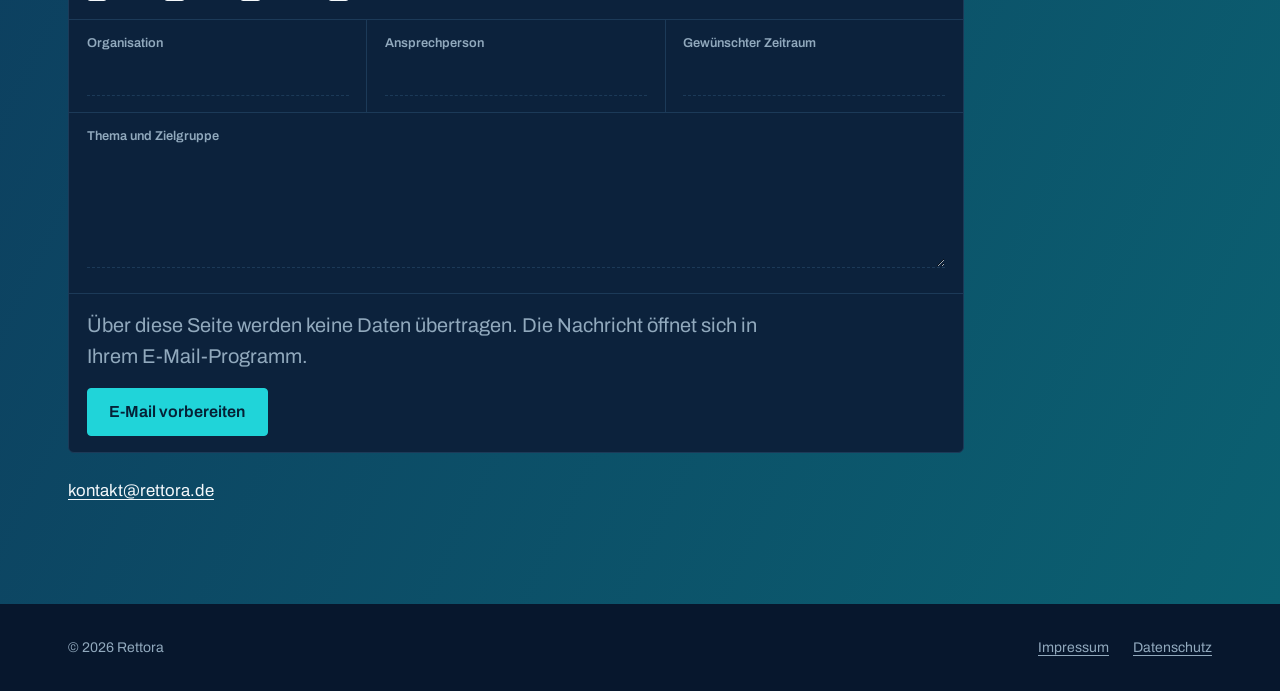
==== commit 8f4d59f4: "Startseite feinschliffen: Icons bei Leistungen, größere Projektbilder Kleine Kreis-Icons vor den dre" ====
--- a/index.html
+++ b/index.html
@@ -113,6 +113,7 @@
       </div>
       <div class="columns">
         <div class="column">
+          <span class="column-icon" aria-hidden="true"><svg viewBox="0 0 24 24" width="20" height="20" fill="none" stroke="currentColor" stroke-width="1.8" stroke-linecap="round" stroke-linejoin="round"><rect x="5" y="3.5" width="14" height="18" rx="1.5"/><path d="M9 3.5V3a1.5 1.5 0 0 1 1.5-1.5h3A1.5 1.5 0 0 1 15 3v.5"/><line x1="8" y1="9.5" x2="16" y2="9.5"/><line x1="8" y1="13" x2="16" y2="13"/><line x1="8" y1="16.5" x2="13" y2="16.5"/></svg></span>
           <h3>Schulungskonzepte</h3>
           <p>Unterrichtseinheiten mit klaren Lernzielen, die Ihre Dozierenden direkt einsetzen können.</p>
           <ul class="ticks">
@@ -124,6 +125,7 @@
           </ul>
         </div>
         <div class="column">
+          <span class="column-icon" aria-hidden="true"><svg viewBox="0 0 24 24" width="20" height="20" fill="none" stroke="currentColor" stroke-width="1.8" stroke-linecap="round" stroke-linejoin="round"><polyline points="2.5,13 7,13 9,7.5 13,18.5 15,10.5 17,13 21.5,13"/></svg></span>
           <h3>Fallsimulationen</h3>
           <p>Realistische Einsatzszenarien für die praktische Ausbildung von Rettungshelfern und Rettungssanitätern.</p>
           <ul class="ticks">
@@ -135,6 +137,7 @@
           </ul>
         </div>
         <div class="column">
+          <span class="column-icon" aria-hidden="true"><svg viewBox="0 0 24 24" width="20" height="20" fill="none" stroke="currentColor" stroke-width="1.8" stroke-linecap="round" stroke-linejoin="round"><rect x="2.5" y="4" width="19" height="13" rx="1.5"/><line x1="8.5" y1="20.5" x2="15.5" y2="20.5"/><line x1="12" y1="17" x2="12" y2="20.5"/></svg></span>
           <h3>Digitale Lernmedien</h3>
           <p>Lerninhalte für die Vor- und Nachbereitung, zum Wiederholen und zur Prüfungsvorbereitung.</p>
           <ul class="ticks">
--- a/assets/site.css
+++ b/assets/site.css
@@ -208,6 +208,11 @@
 }
 .column { display: grid; gap: .9rem; align-content: start; min-width: 0; }
 .column > p { color: var(--muted); }
+.column-icon {
+  display: grid; place-items: center; width: 2.5rem; height: 2.5rem;
+  border: 1.5px solid var(--petrol); border-radius: 50%; color: var(--petrol);
+  margin-bottom: -.3rem;
+}
 
 .ticks { list-style: none; display: grid; gap: .45rem; font-size: 1rem; line-height: 1.5; }
 .ticks li { padding-left: 1.4rem; position: relative; }
@@ -327,15 +332,17 @@
 /* Projekte: Links */
 .project-links { display: flex; flex-wrap: wrap; gap: .3rem 1.25rem; font-family: var(--font-ui); font-size: 1rem; }
 
-/* Projekte: EinsatzDeck-Kartenvorschau */
-.deck-preview { list-style: none; display: grid; grid-template-columns: repeat(3, minmax(0, 1fr)); gap: .5rem; margin: .25rem 0 0; }
+/* Projekte: EinsatzDeck-Kartenvorschau (erstes Bild groß, zwei weitere darunter) */
+.deck-preview { list-style: none; display: grid; grid-template-columns: repeat(2, minmax(0, 1fr)); gap: .5rem; margin: .5rem 0 0; }
+.deck-preview li:first-child { grid-column: 1 / -1; }
 .deck-preview img {
   width: 100%; height: auto; aspect-ratio: 4 / 3; object-fit: cover; object-position: top;
   border-radius: 6px; border: 1px solid var(--line); display: block; background: var(--surface);
 }
 
-/* Lernplattform: Einblick per Screenshot */
-.platform-preview { list-style: none; display: grid; grid-template-columns: repeat(3, minmax(0, 1fr)); gap: .5rem; margin: .25rem 0 0; }
+/* Lernplattform: Einblick per Screenshot (erstes Bild groß, zwei weitere darunter) */
+.platform-preview { list-style: none; display: grid; grid-template-columns: repeat(2, minmax(0, 1fr)); gap: .5rem; margin: .5rem 0 0; }
+.platform-preview li:first-child { grid-column: 1 / -1; }
 .platform-preview img {
   width: 100%; height: auto; aspect-ratio: 15 / 7; object-fit: cover; object-position: top;
   border-radius: 6px; border: 1px solid var(--line); display: block; background: var(--surface);
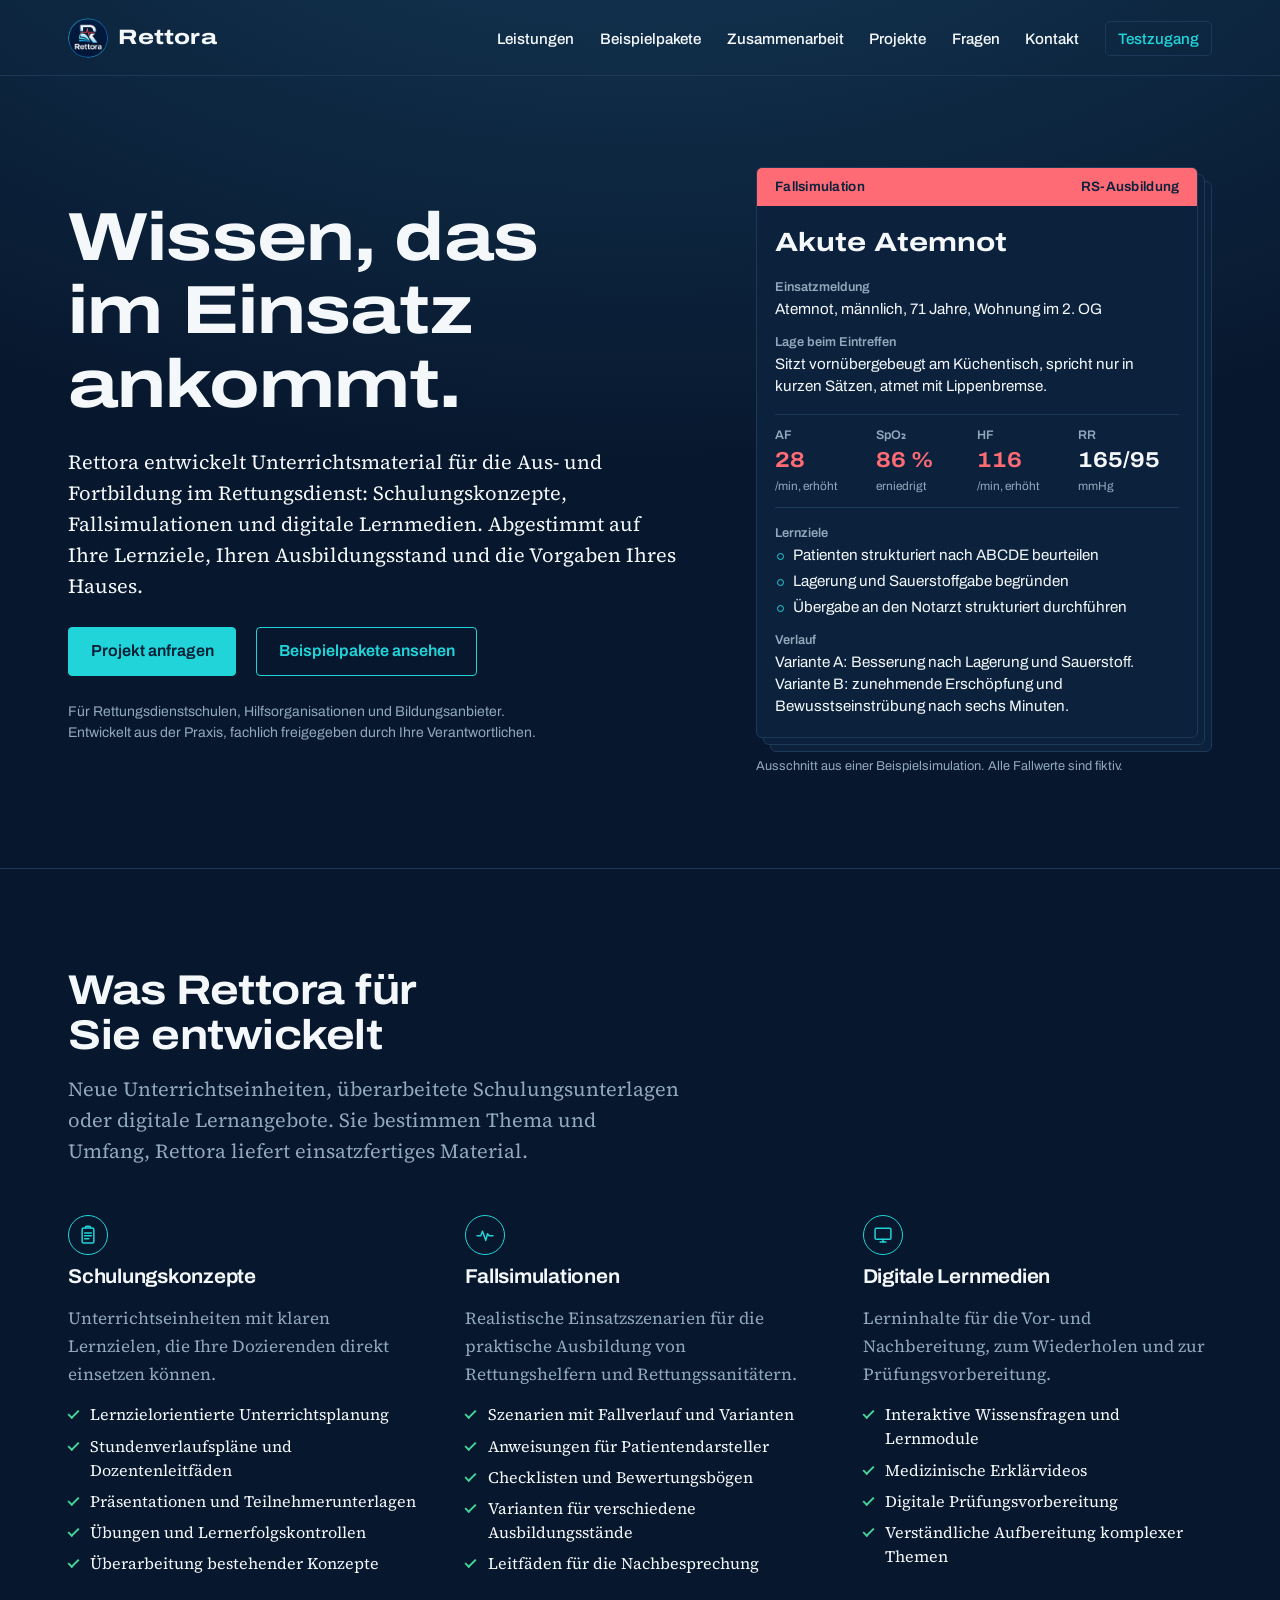
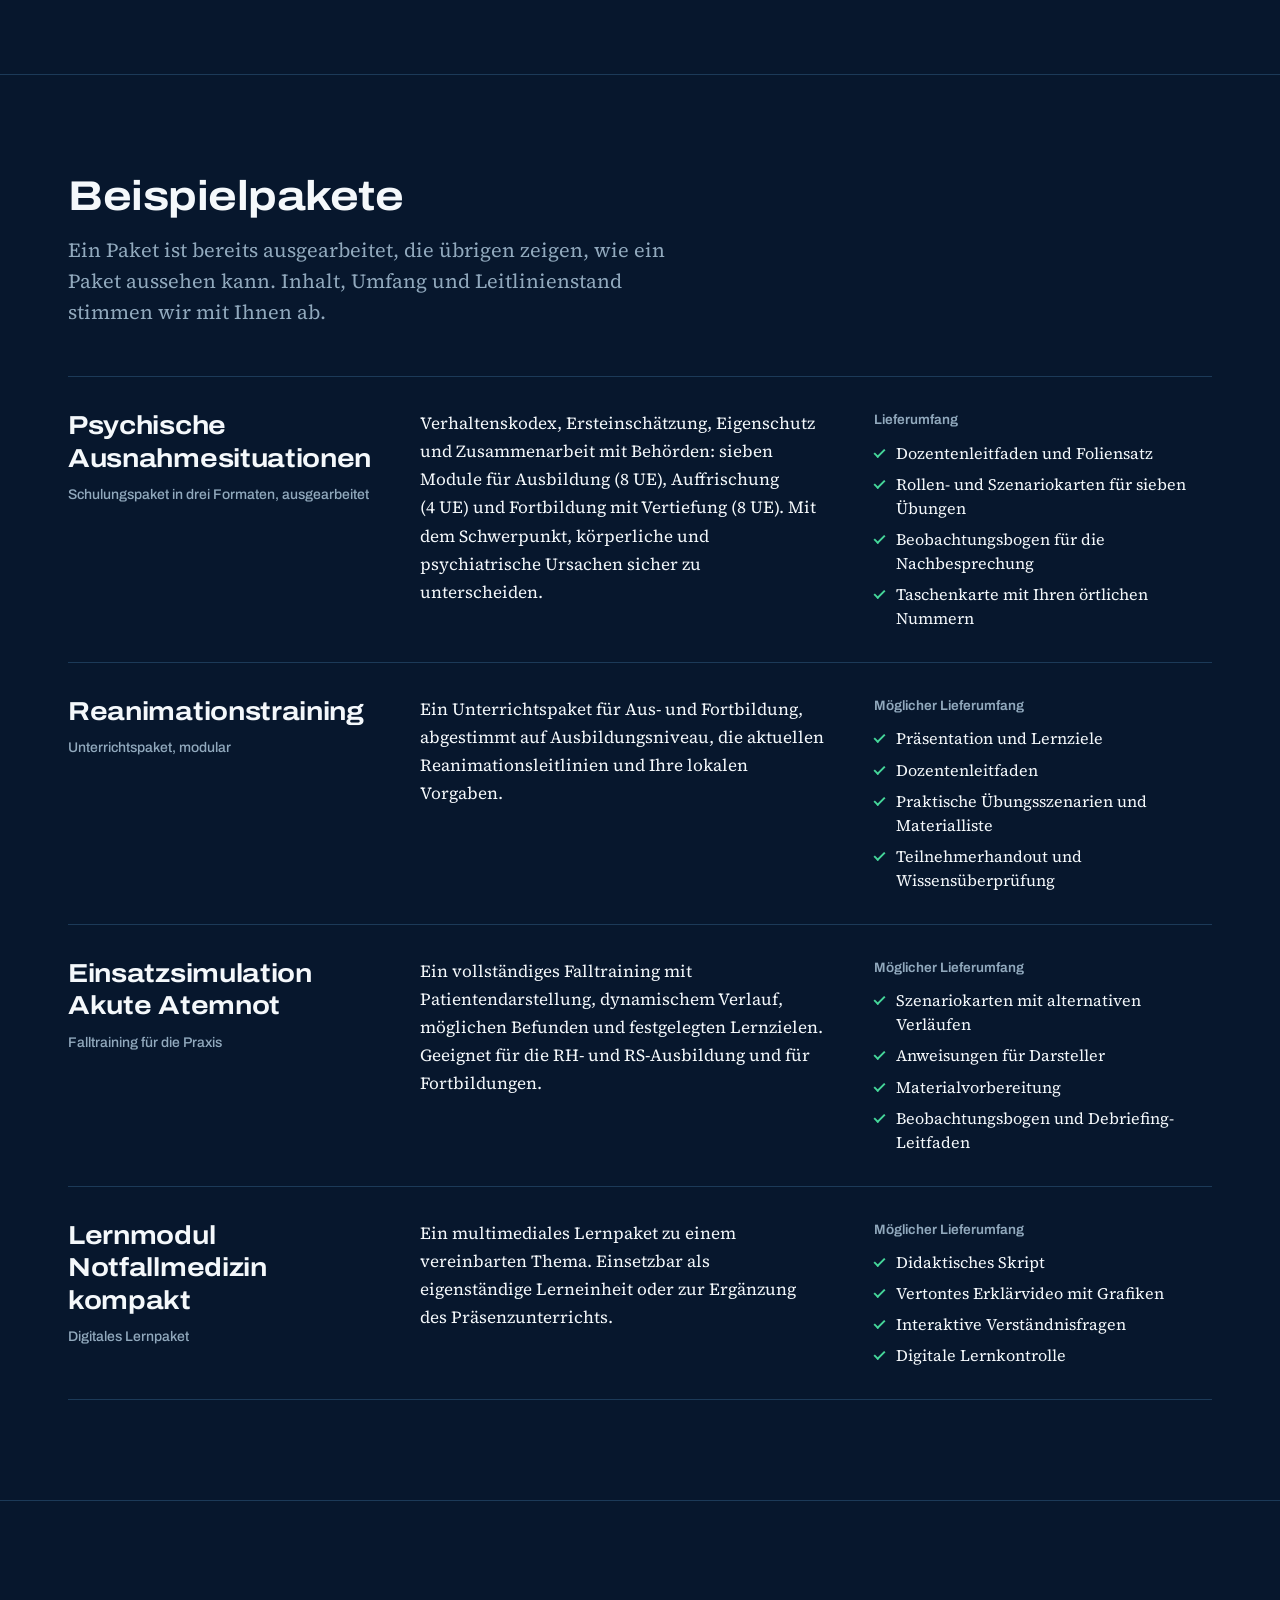
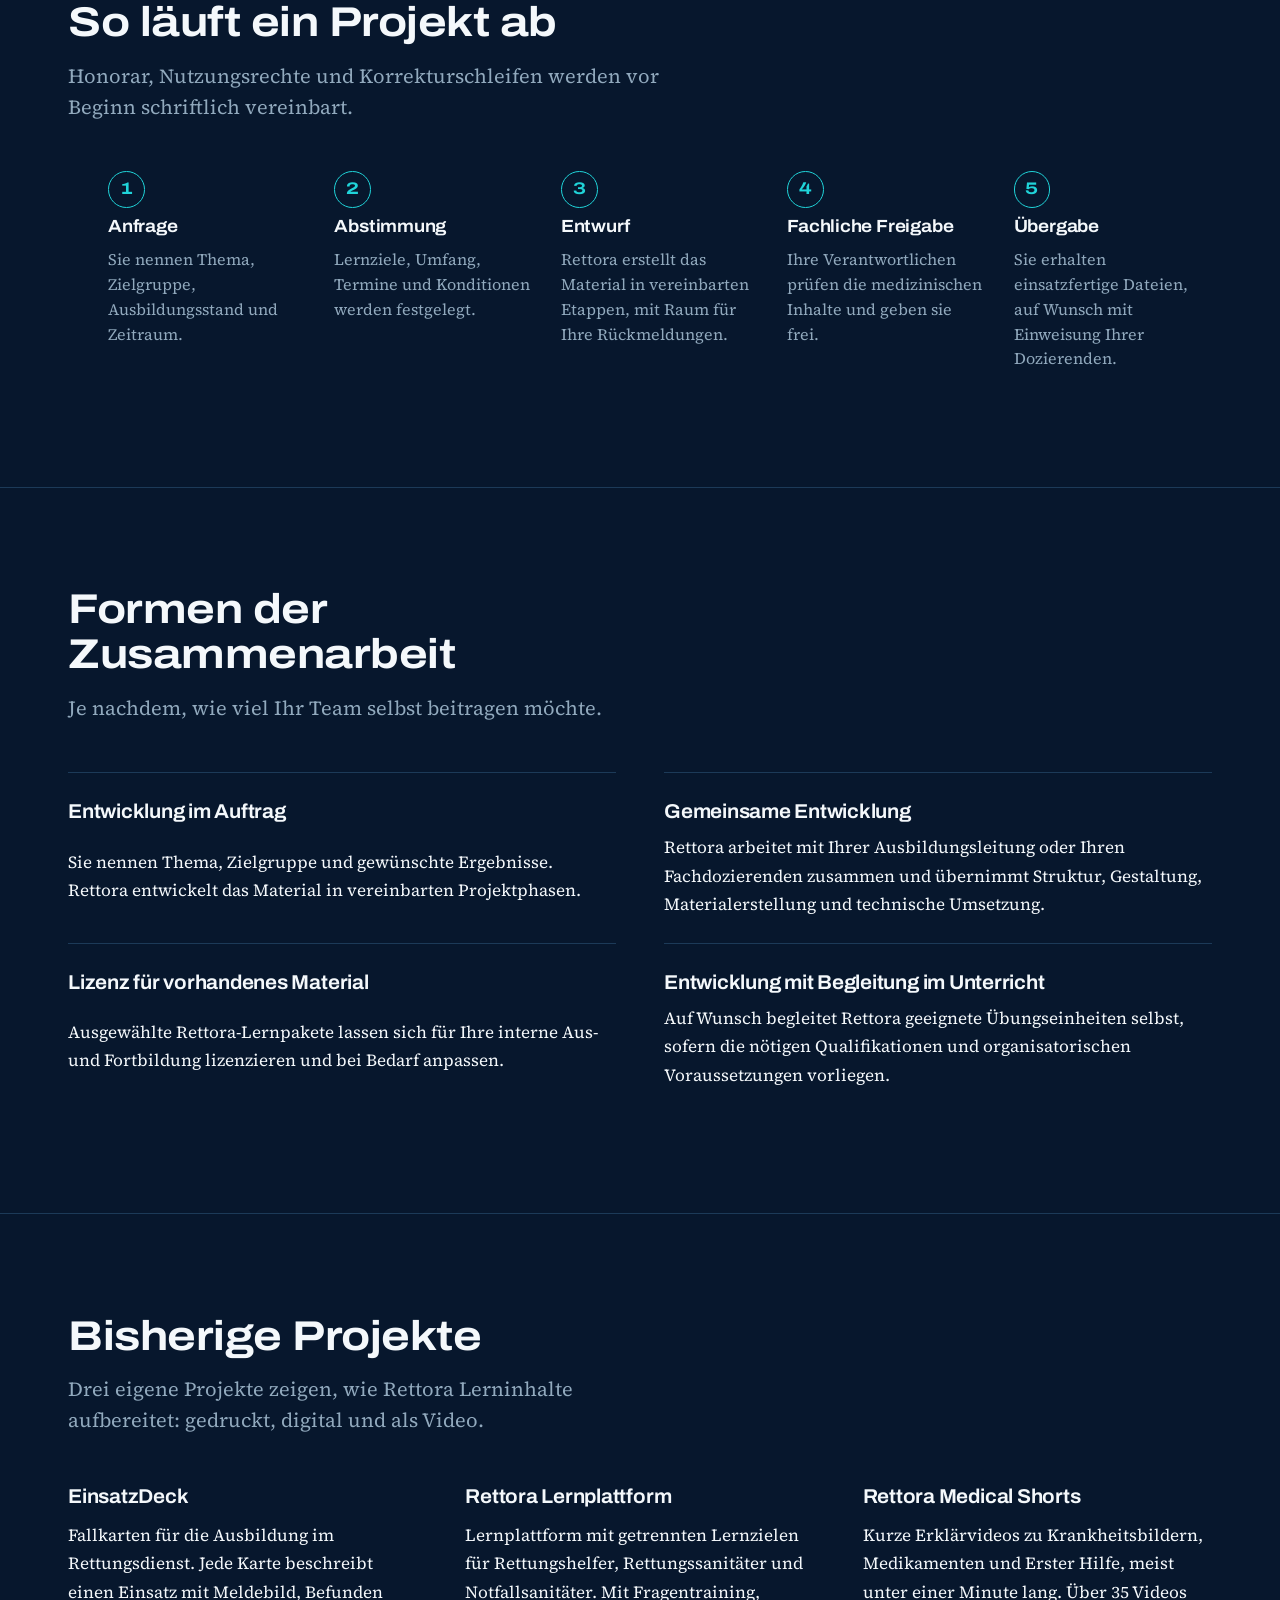
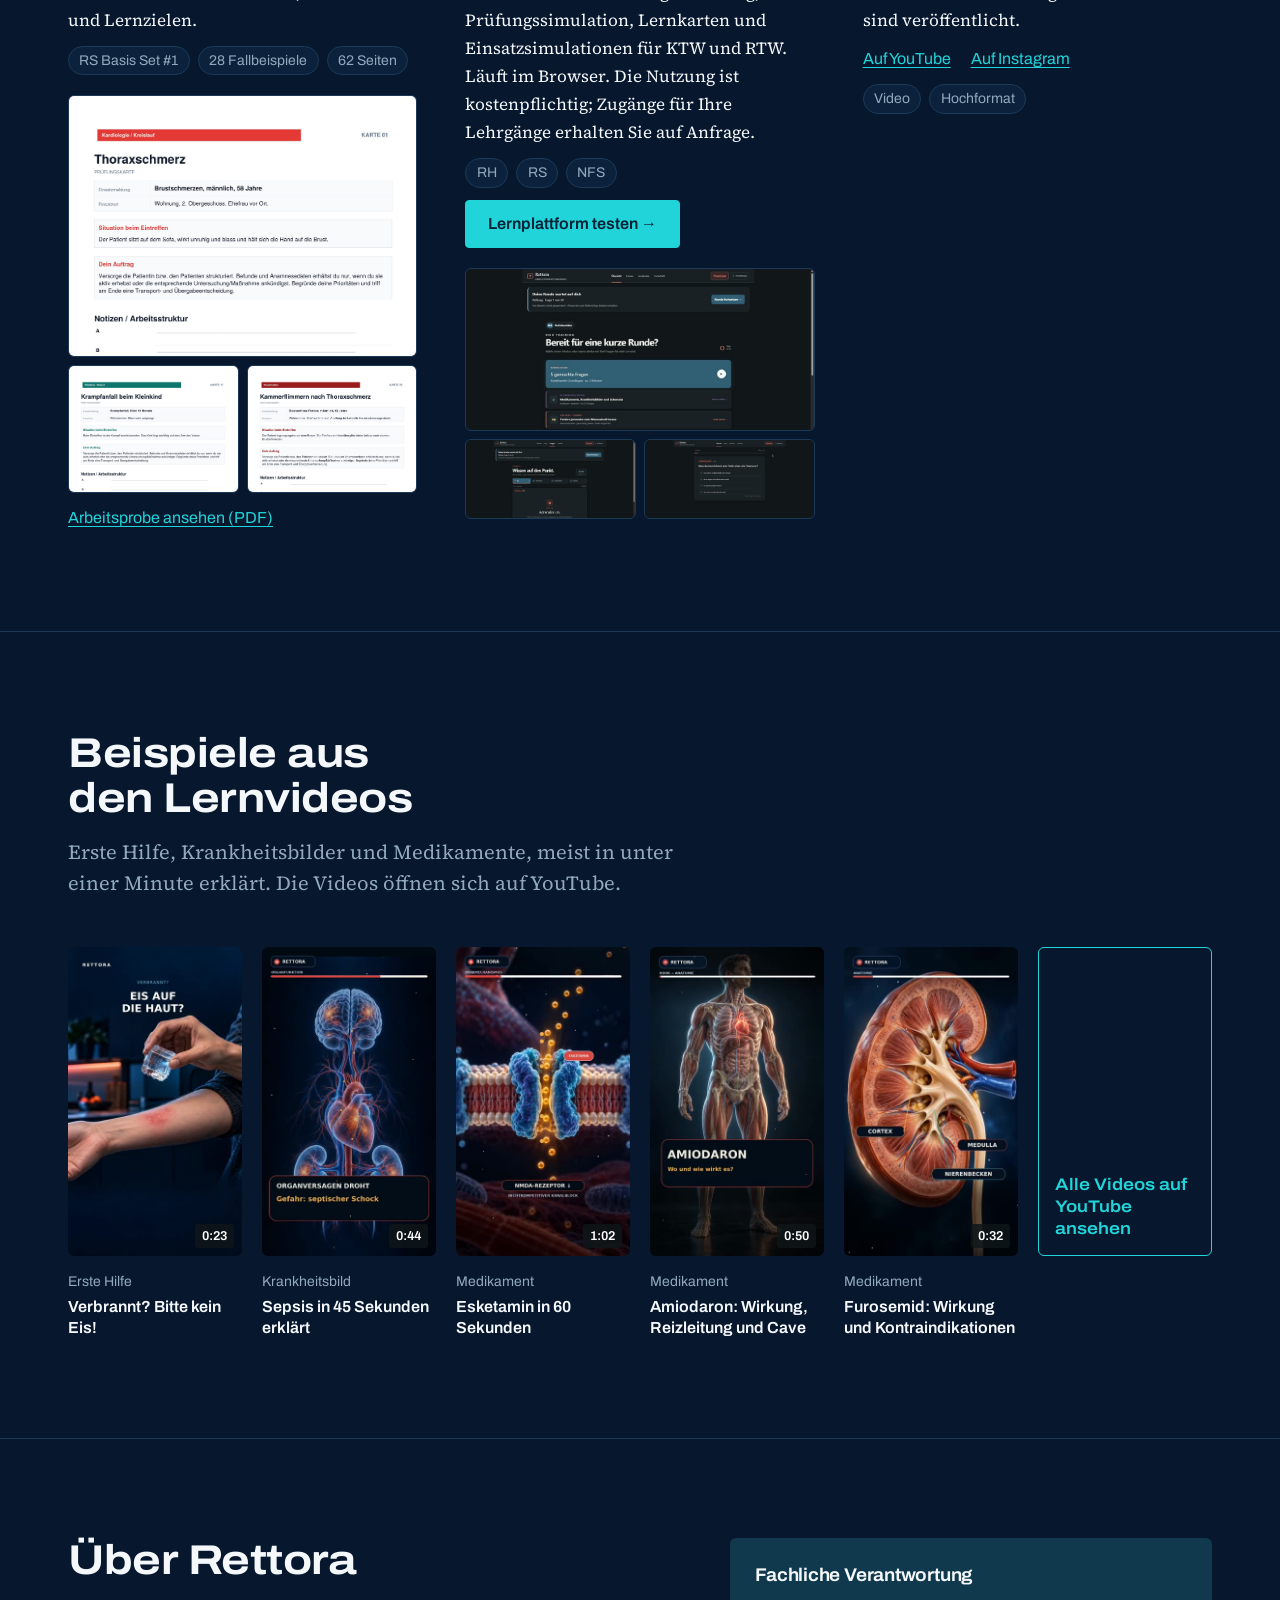
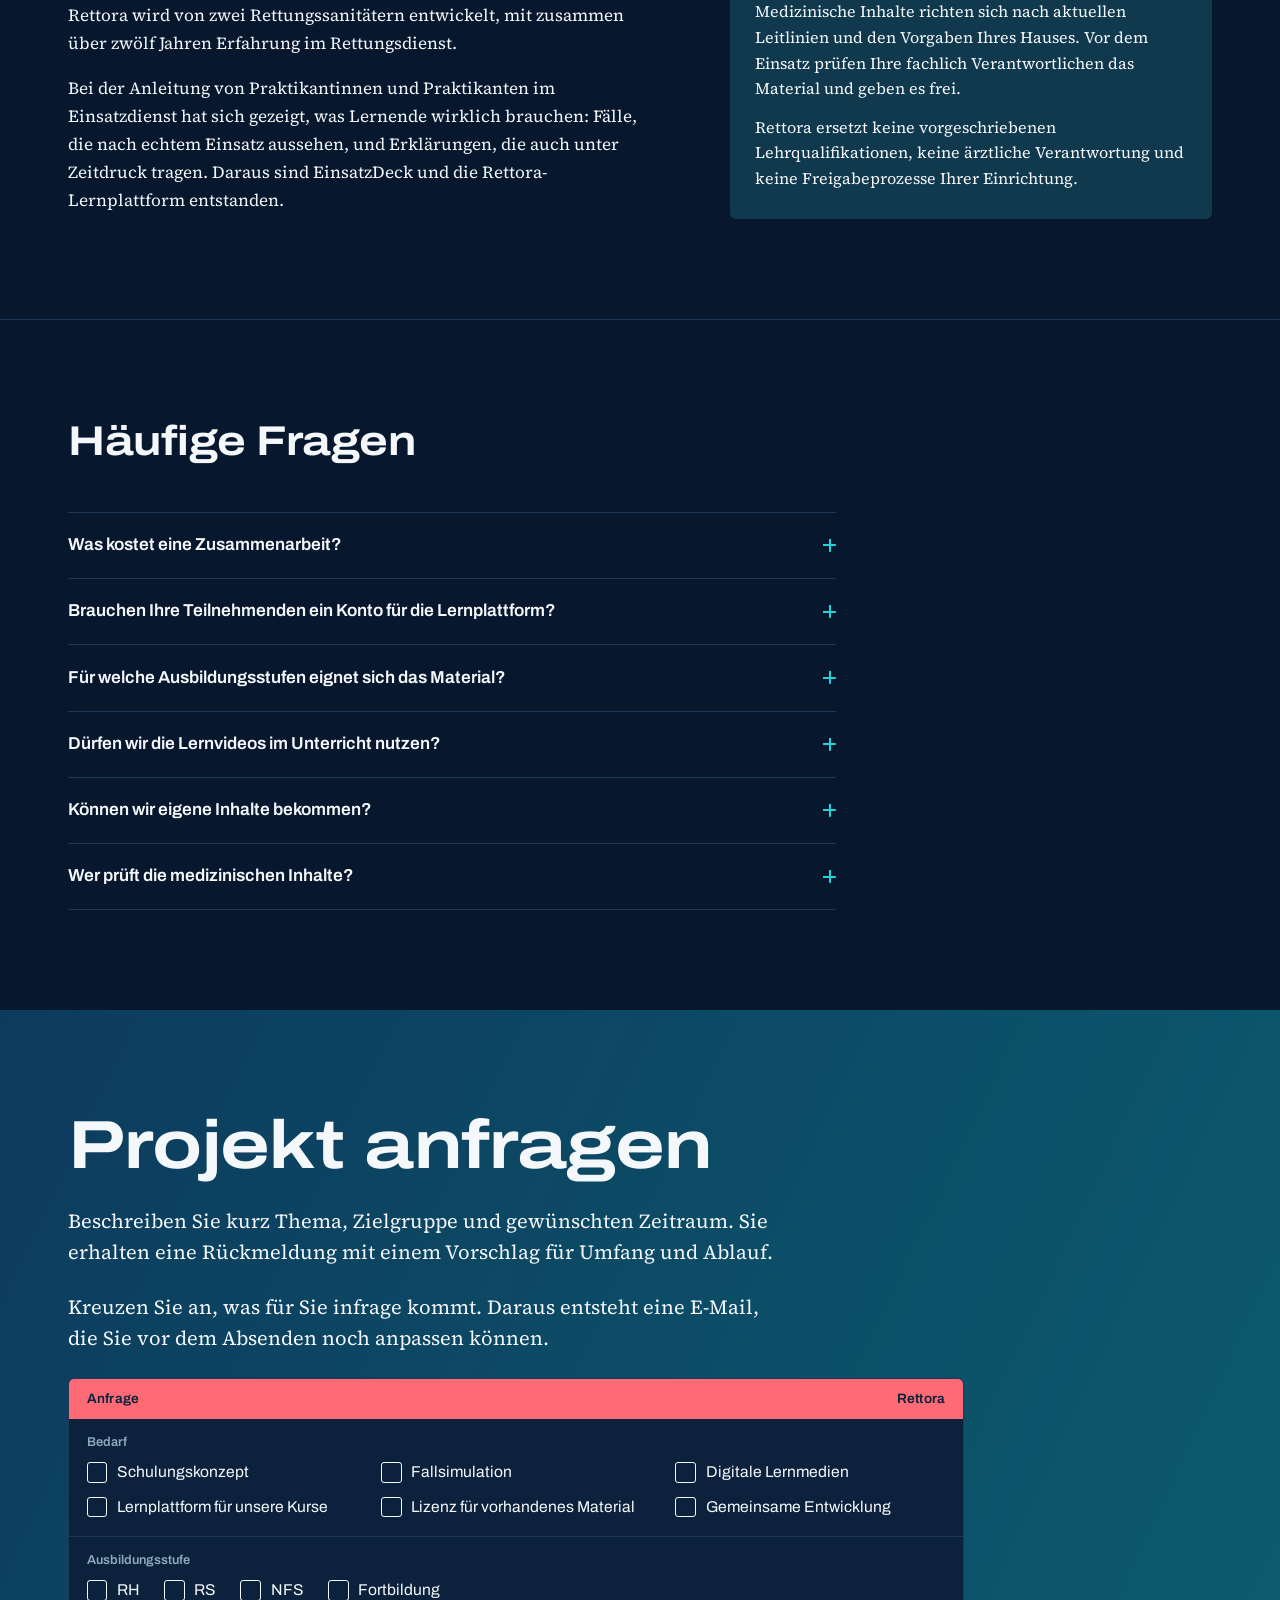
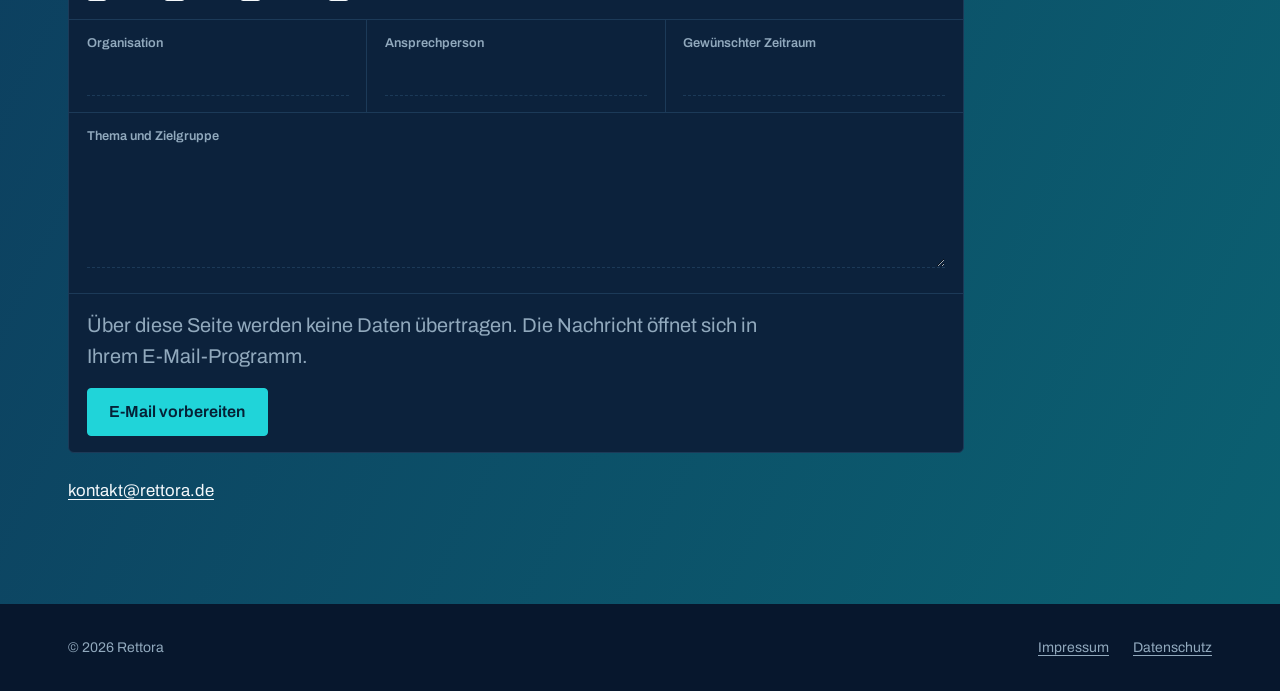
==== commit 57678b89: "Add test access dialog linking to protected learning platform" ====
--- a/index.html
+++ b/index.html
@@ -39,6 +39,7 @@
         <li><a href="#projekte">Projekte</a></li>
         <li><a href="#fragen">Fragen</a></li>
         <li><a href="#kontakt">Kontakt</a></li>
+        <li><a class="nav-access" href="https://lernen.rettora.de/zugang" data-test-access>Testzugang</a></li>
       </ul>
     </nav>
   </div>
@@ -314,6 +315,7 @@
             <li>RS</li>
             <li>NFS</li>
           </ul>
+          <p class="project-links"><a class="button" href="https://lernen.rettora.de/zugang" data-test-access>Lernplattform testen →</a></p>
           <ul class="platform-preview" aria-label="Einblick in die Lernplattform">
             <li><img src="assets/img/lernplattform-uebersicht.jpg" alt="Übersicht der Rettora-Lernplattform mit Schnellstart und Lernmodulen" loading="lazy"></li>
             <li><img src="assets/img/lernplattform-lernkarten.jpg" alt="Lernkarten-Modus der Rettora-Lernplattform, Beispiel Anaphylaxie" loading="lazy"></li>
@@ -393,7 +395,7 @@
         </details>
         <details>
           <summary>Brauchen Ihre Teilnehmenden ein Konto für die Lernplattform?</summary>
-          <p>Nein. Die Lernplattform läuft im Browser ohne Anmeldung. Der Lernstand wird auf dem jeweiligen Gerät gespeichert, es werden keine Konten der Teilnehmenden angelegt.</p>
+          <p>Ein persönliches Konto ist nicht nötig. Den geschützten Testbereich öffnen Sie mit einem Zugangscode, den Sie bei uns anfragen können. Der Lernstand wird auf dem jeweiligen Gerät gespeichert, es werden keine Konten der Teilnehmenden angelegt.</p>
         </details>
         <details>
           <summary>Für welche Ausbildungsstufen eignet sich das Material?</summary>
@@ -470,6 +472,25 @@
     </ul>
   </div>
 </footer>
+<dialog class="test-access" id="test-access" aria-labelledby="test-access-title" aria-describedby="test-access-description">
+  <button class="test-access-close" type="button" aria-label="Testzugang schließen">×</button>
+  <p class="test-access-eyebrow">RETTORA LERNPLATTFORM</p>
+  <h2 id="test-access-title">Einblick in die Lernplattform.</h2>
+  <p id="test-access-description">Entdecken Sie Fragentraining, Lernkarten und Einsatzsimulationen für RH, RS und NFS.</p>
+  <form action="https://lernen.rettora.de/zugang" method="post">
+    <label for="test-access-code">Sie haben bereits einen Zugangscode?</label>
+    <input id="test-access-code" name="code" type="password" autocomplete="current-password" autocapitalize="none" spellcheck="false" maxlength="128" required placeholder="Zugangscode eingeben">
+    <button class="button" type="submit">Lernplattform öffnen →</button>
+    <p class="test-access-note">Öffnet den geschützten Testbereich. Der Zugang bleibt für 8 Stunden auf diesem Gerät freigeschaltet.</p>
+  </form>
+  <div class="test-access-request">
+    <h3>Noch keinen Zugangscode?</h3>
+    <p>Lernen Sie Rettora für Ihre Einrichtung oder Ihren Lehrgang kennen.</p>
+    <a class="button button--quiet" href="mailto:kontakt@rettora.de?subject=Testzugang%20zur%20Rettora-Lernplattform&amp;body=Guten%20Tag%2C%0A%0Aich%20m%C3%B6chte%20die%20Rettora-Lernplattform%20kennenlernen.%0A%0AEinrichtung%3A%20%0AAusbildungsstufe%3A%20%0A%0AVielen%20Dank!">Testzugang anfragen</a>
+    <p class="test-access-note">Öffnet Ihr E-Mail-Programm. Sie prüfen und versenden die Anfrage selbst.</p>
+  </div>
+</dialog>
 <script src="assets/anfrage.js" defer></script>
+<script src="assets/testzugang.js" defer></script>
 </body>
 </html>
--- a/assets/site.css
+++ b/assets/site.css
@@ -60,6 +60,23 @@
   --space-section: clamp(4rem, 3rem + 4vw, 7rem);
 }
 
+/* Testzugang: native Dialogfunktion mit Tastaturfokus und Escape-Unterstützung. */
+.site-nav a.nav-access { color: var(--petrol); border: 1px solid var(--line); border-radius: 5px; padding: .55rem .75rem; }
+.test-access { color: var(--ink); background: var(--surface); border: 1px solid var(--line); border-radius: 14px; width: min(32rem, calc(100% - 32px)); max-height: calc(100svh - 32px); margin: auto; padding: clamp(24px, 5vw, 40px); box-shadow: 0 24px 100px #0008; }
+.test-access::backdrop { background: #020c1dd9; backdrop-filter: blur(5px); }
+body:has(.test-access[open]) { overflow: hidden; }
+.test-access-close { position: absolute; top: 12px; right: 12px; width: 36px; height: 36px; border: 1px solid var(--line); border-radius: 50%; background: transparent; color: var(--muted); font: 24px var(--font-ui); cursor: pointer; }
+.test-access .test-access-eyebrow { color: var(--petrol); font: 650 .72rem var(--font-ui); letter-spacing: .12em; margin-bottom: 16px; padding-right: 20px; }
+.test-access h2 { font-size: clamp(1.6rem, 5vw, 2rem); line-height: 1.15; margin-bottom: 16px; }
+.test-access > p, .test-access-request > p { color: var(--muted); font-size: 1rem; line-height: 1.55; }
+.test-access form { margin-top: 24px; }
+.test-access label { display: block; font: 600 .85rem var(--font-ui); margin-bottom: 10px; }
+.test-access input { width: 100%; background: var(--paper); color: var(--ink); border: 1px solid #54738e; border-radius: 5px; padding: 14px; font: 1rem var(--font-ui); }
+.test-access .button { width: 100%; margin-top: 12px; text-align: center; justify-content: center; }
+.test-access .test-access-note { color: var(--muted); font: .78rem/1.5 var(--font-ui); margin-top: 12px; }
+.test-access-request { margin-top: 24px; padding-top: 24px; border-top: 1px solid var(--line); }
+.test-access-request h3 { font-size: 1.1rem; margin-bottom: 8px; }
+
 *, *::before, *::after { box-sizing: border-box; }
 
 html { -webkit-text-size-adjust: 100%; scroll-behavior: smooth; }
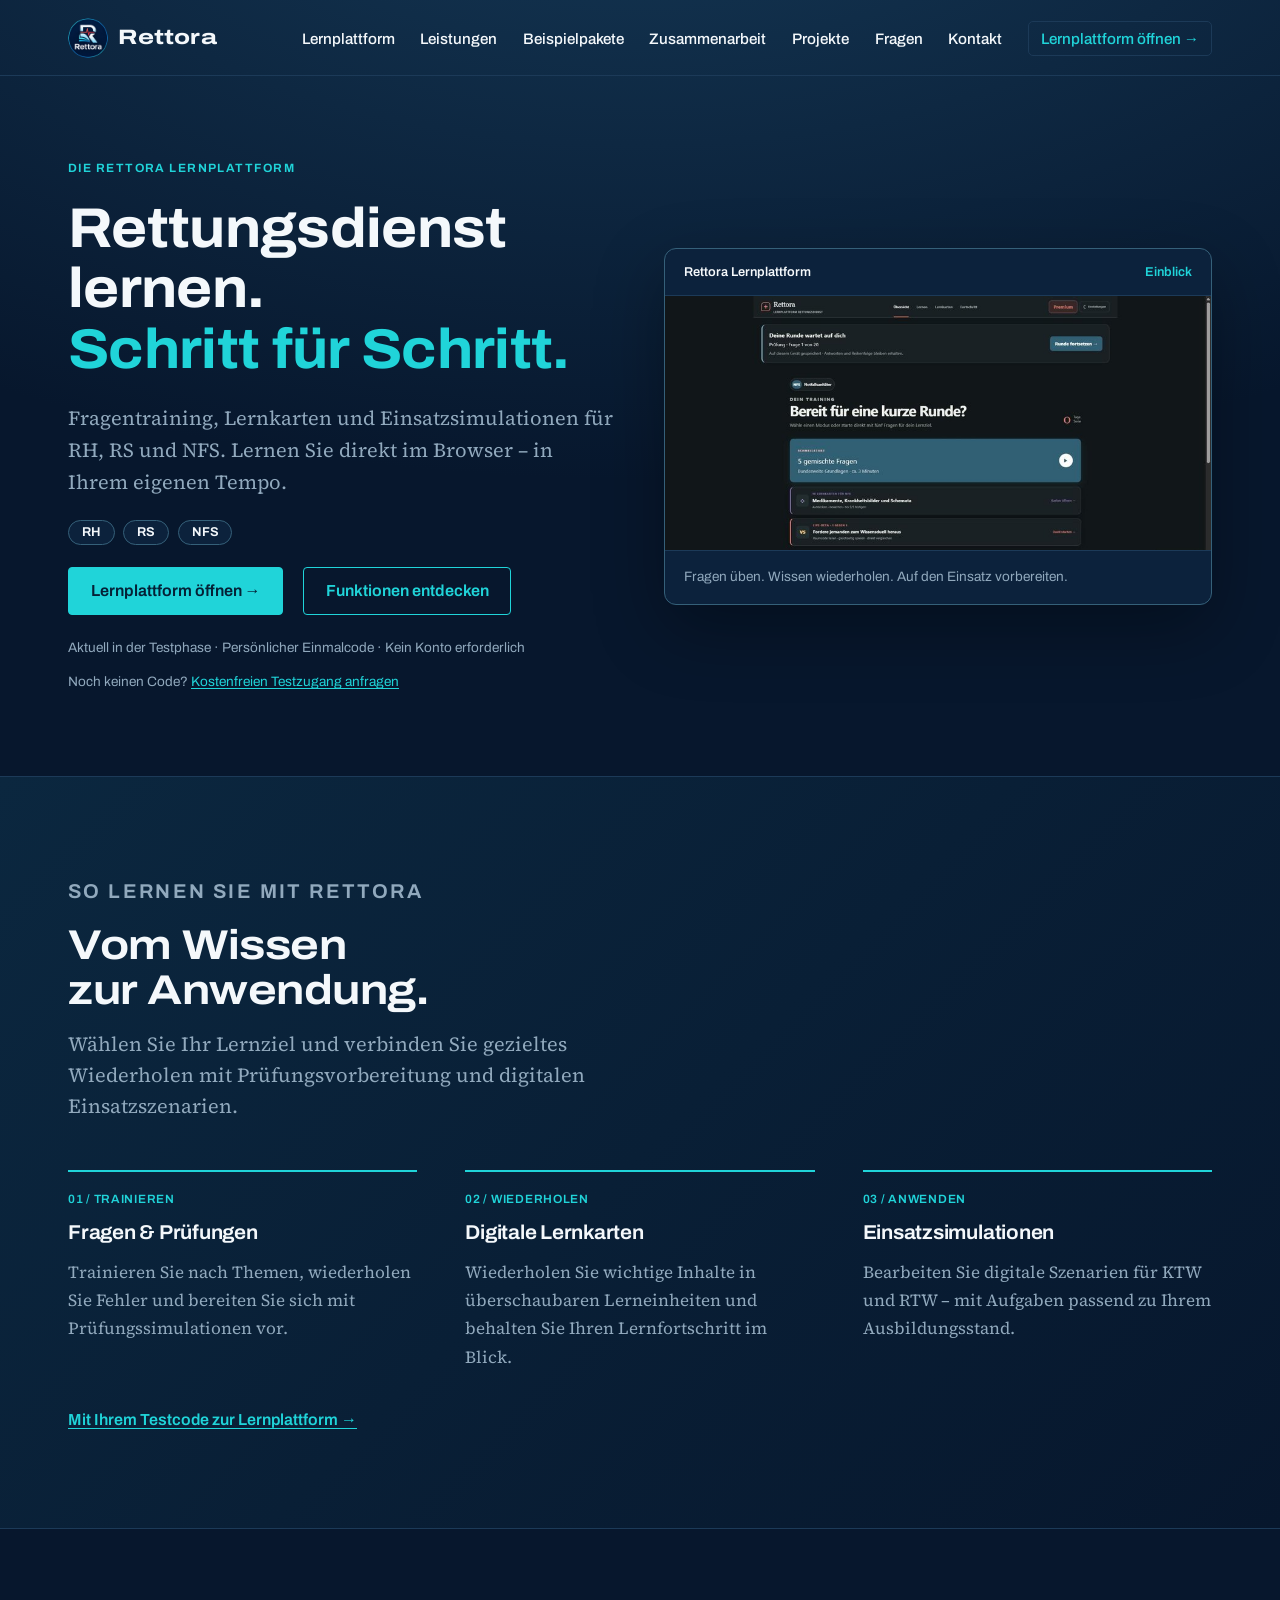
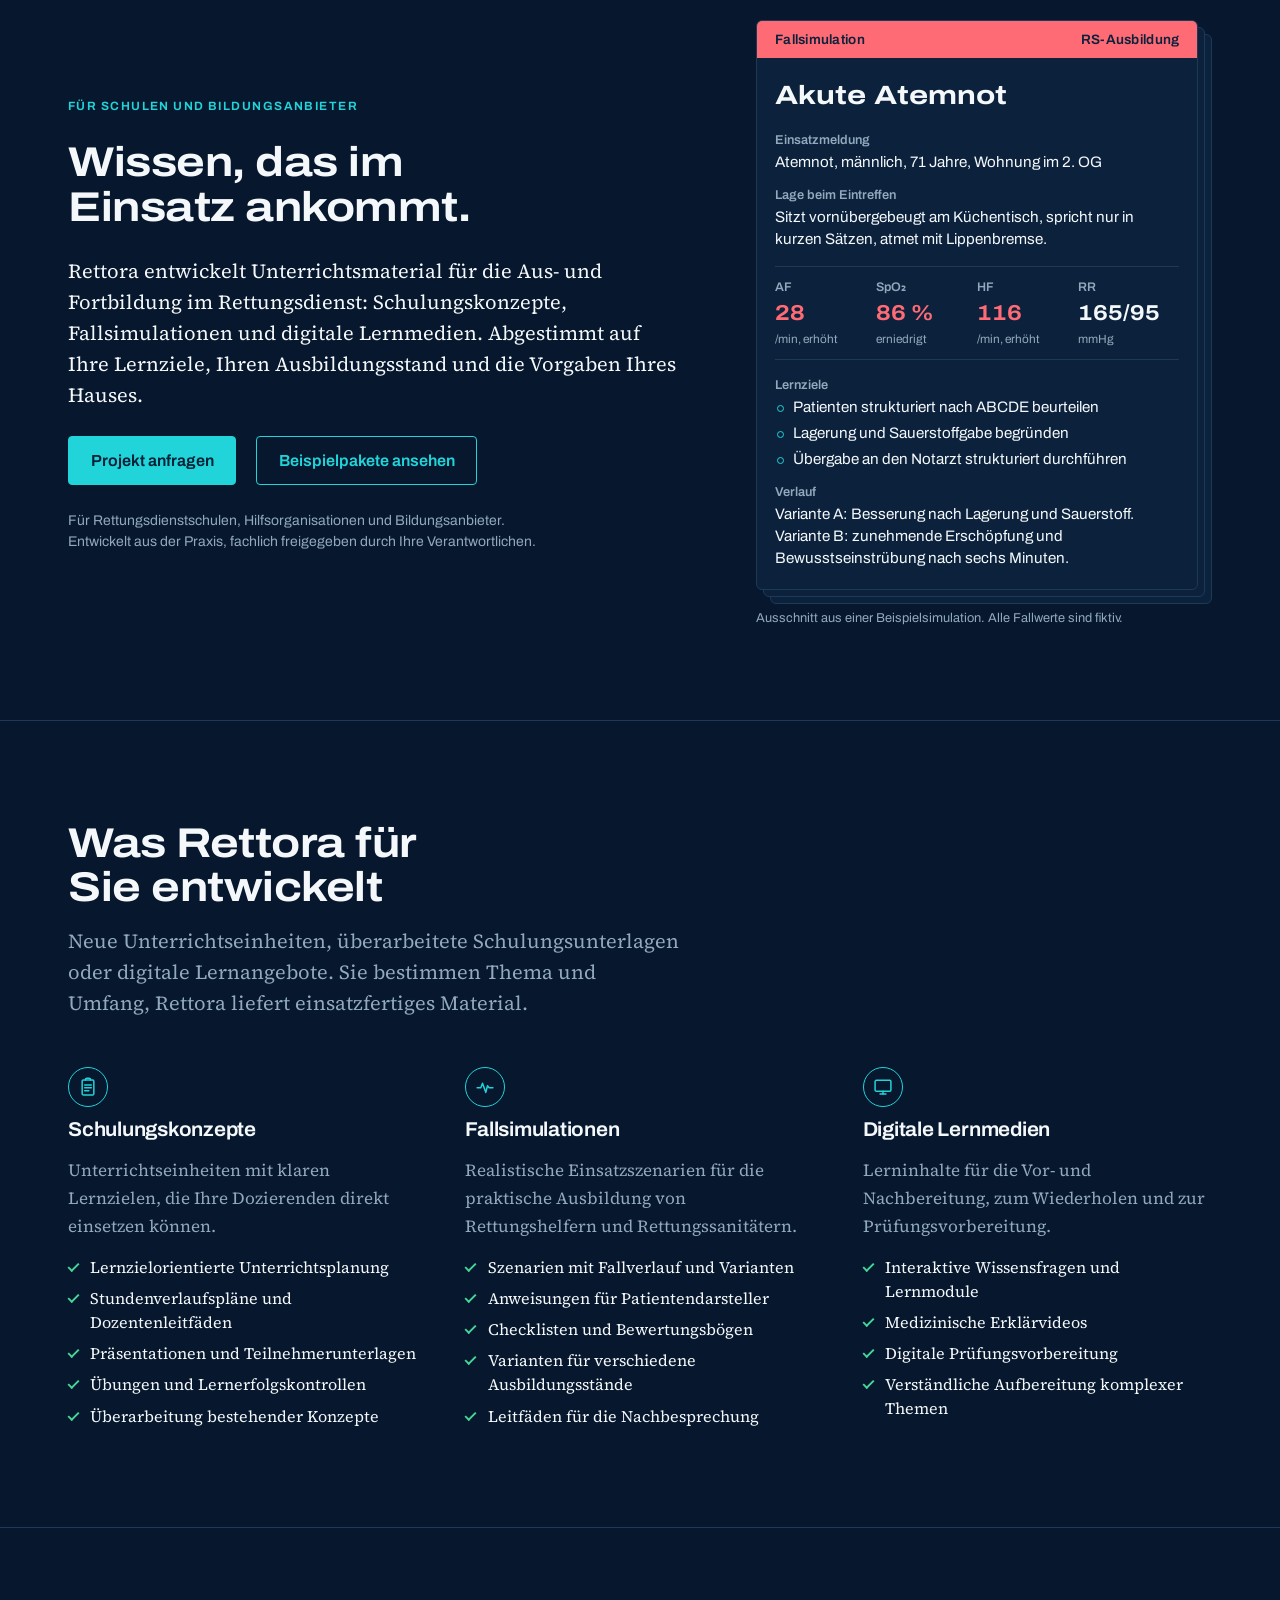
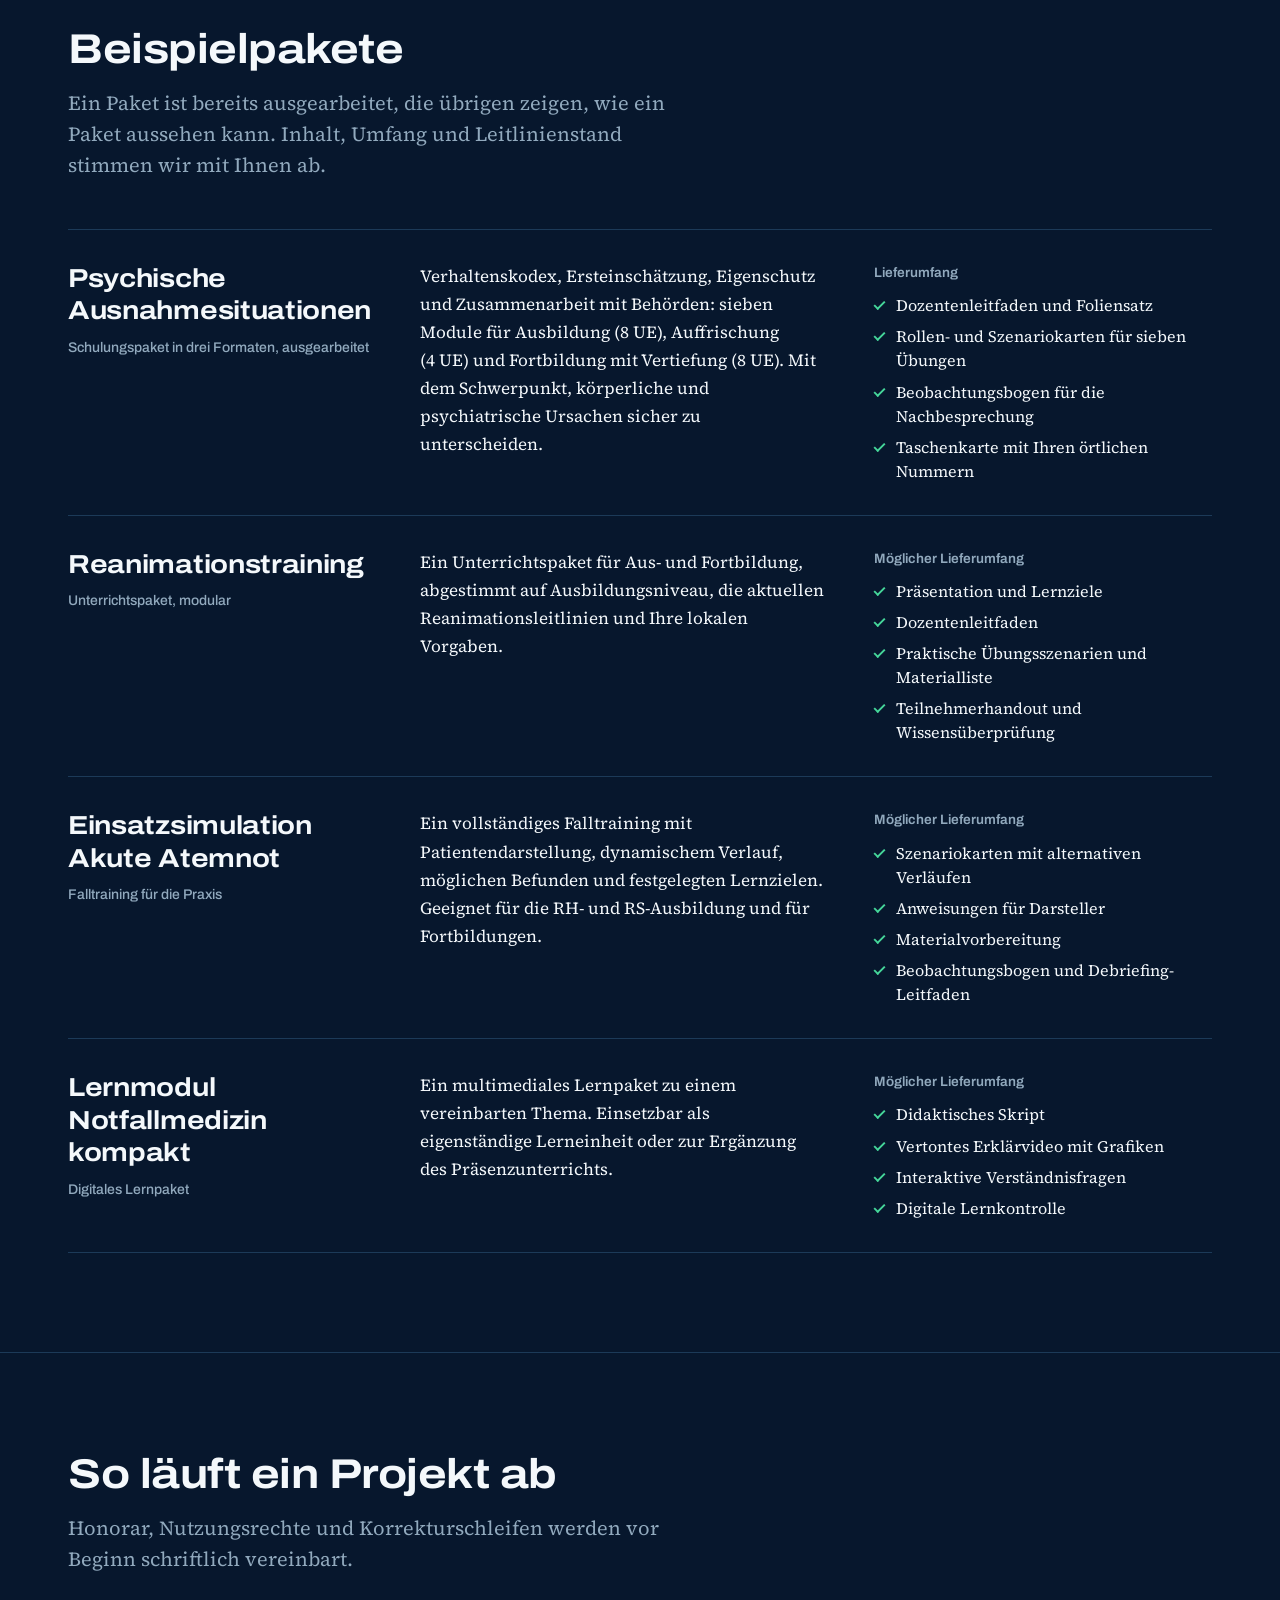
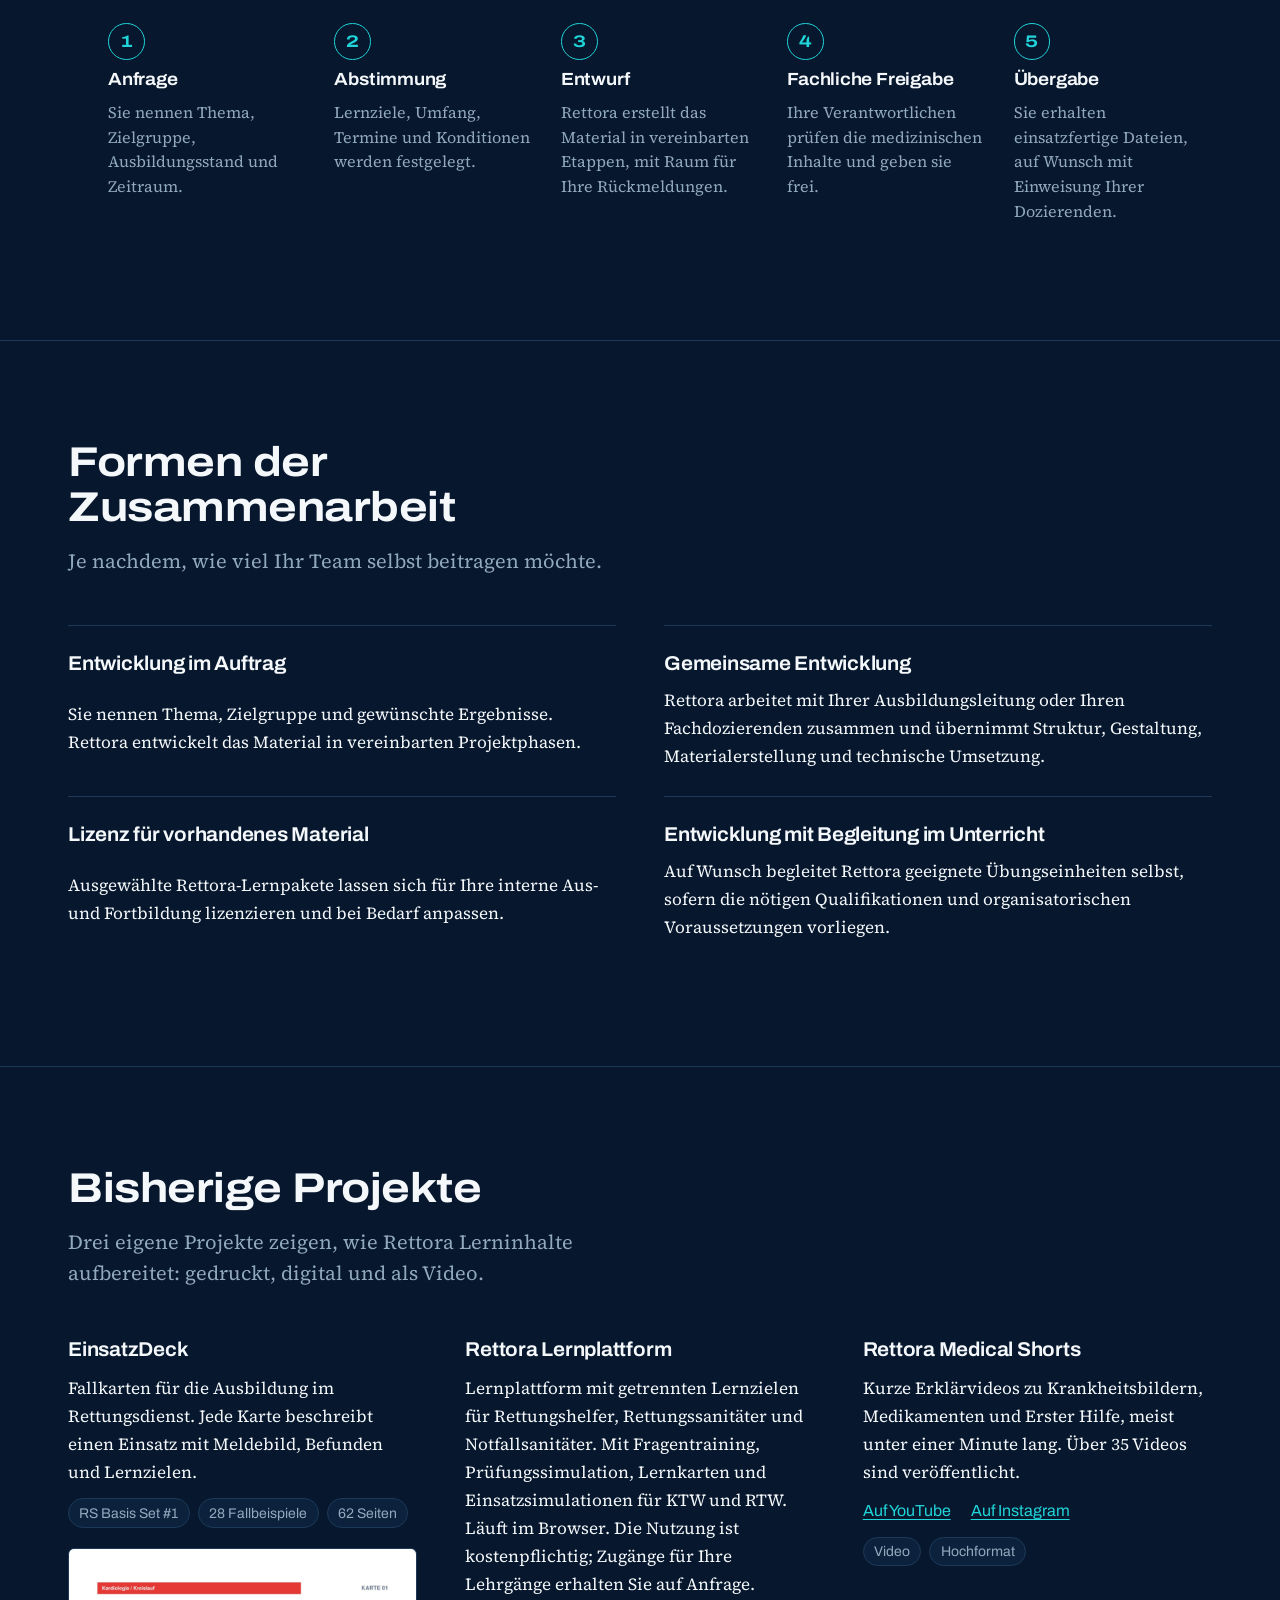
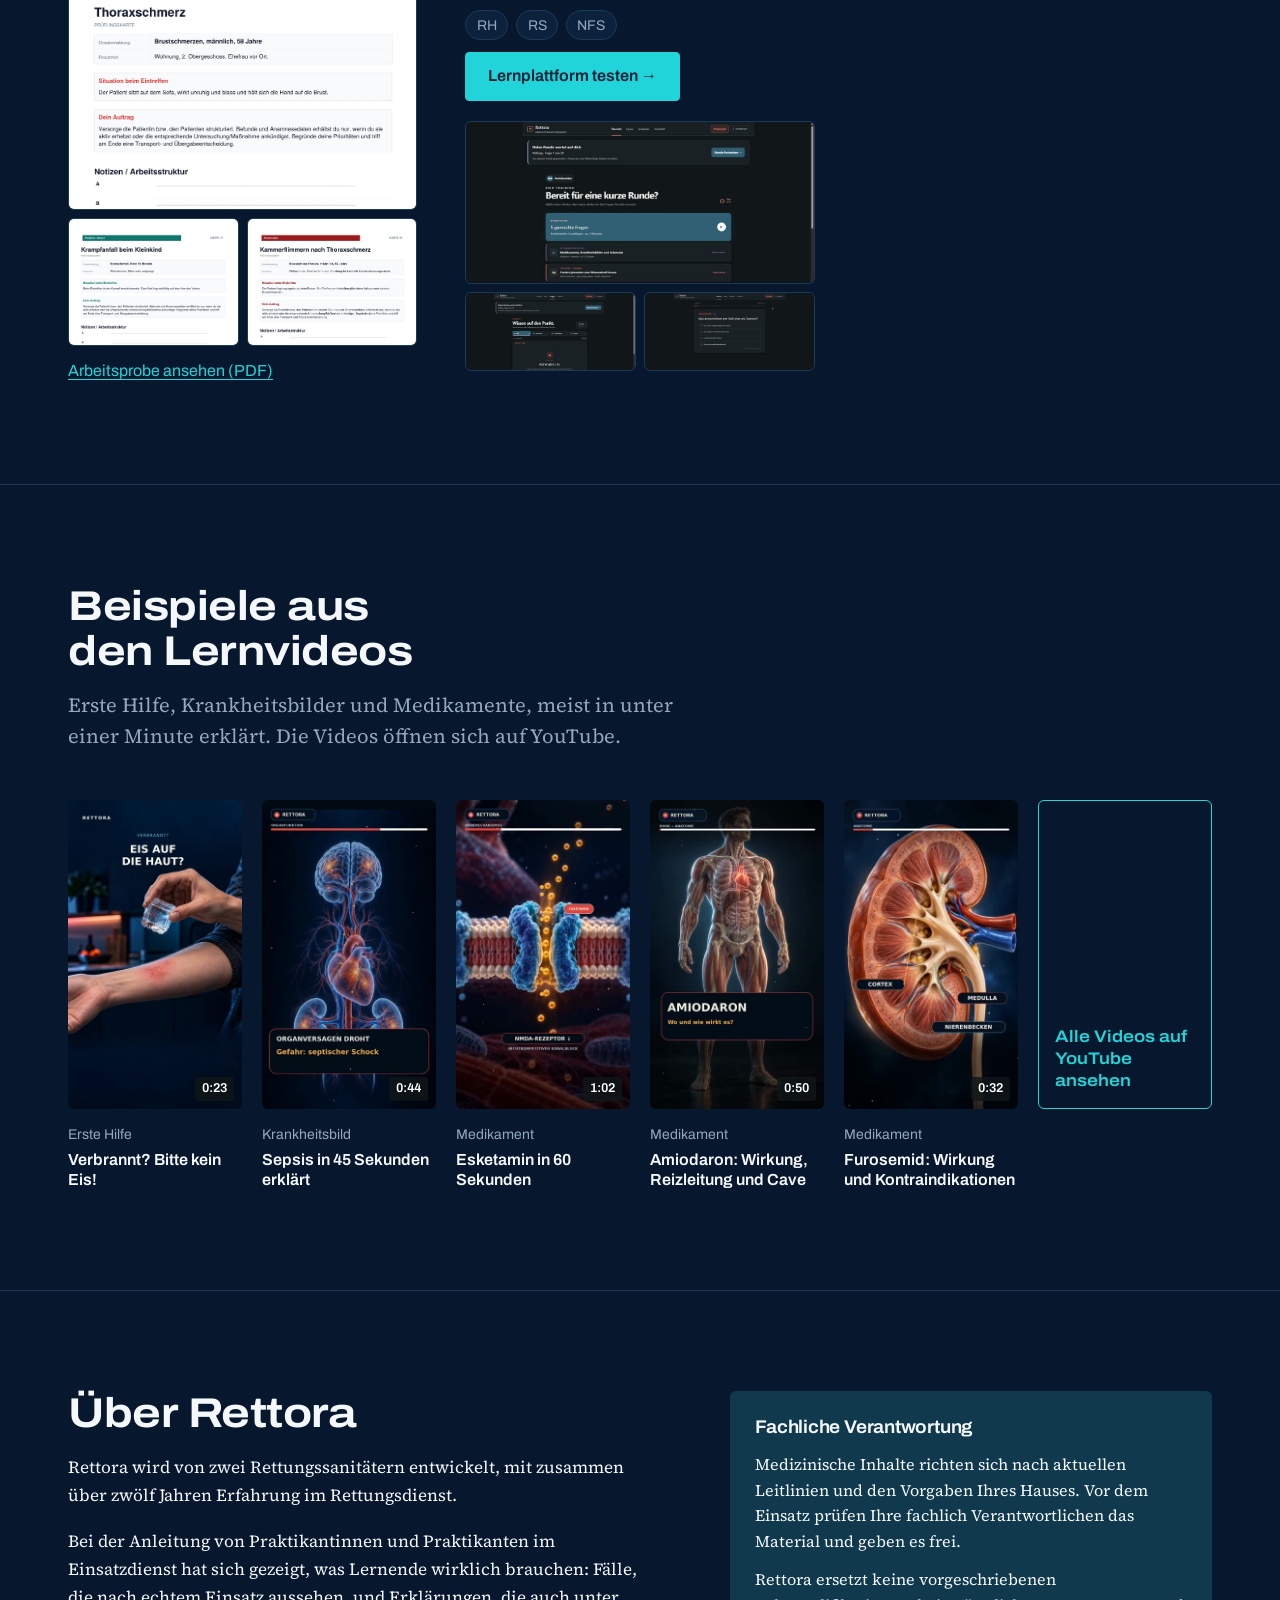
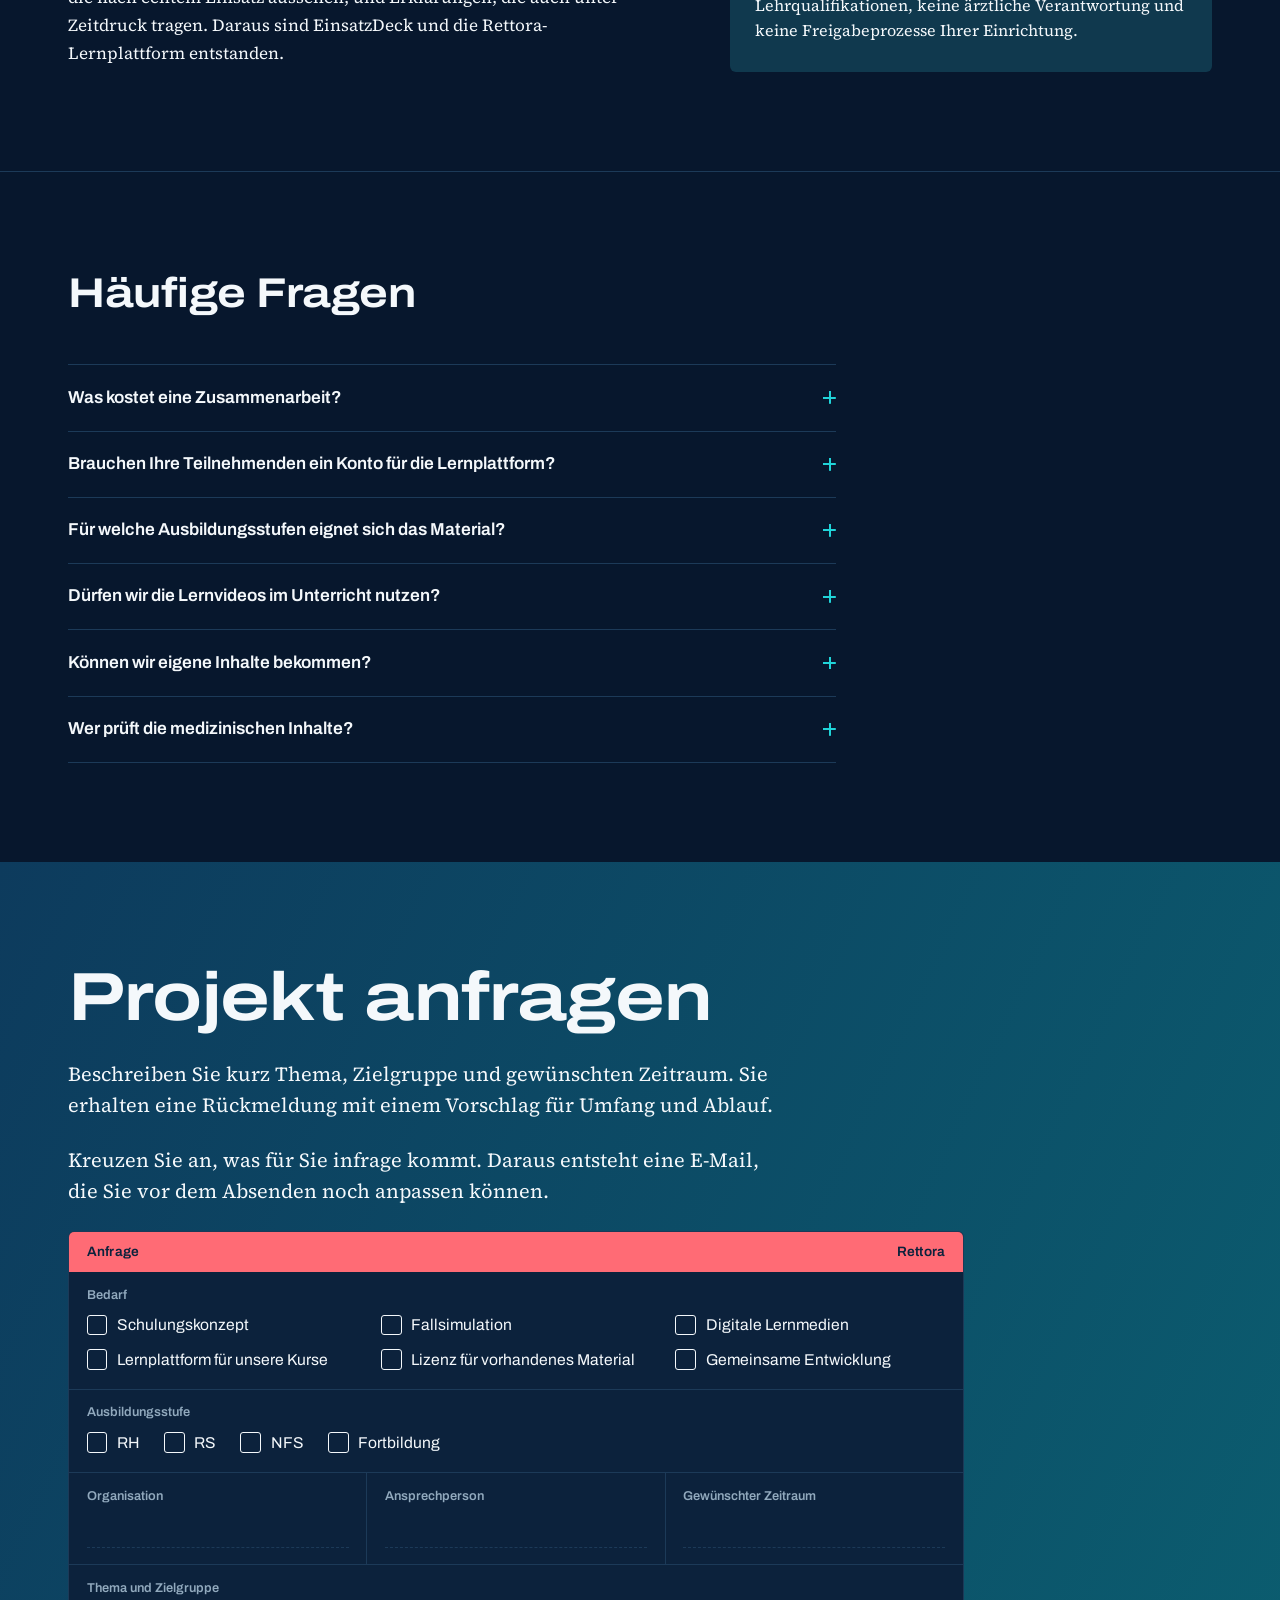
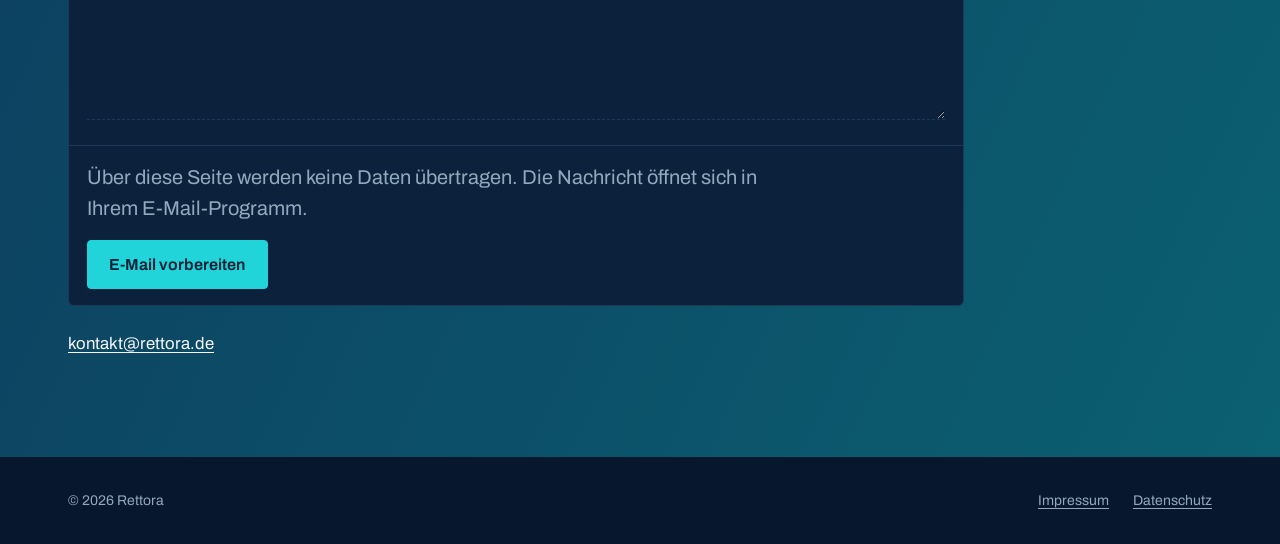
==== commit 4b7c16d8: "Lernplattform im Einstieg der Homepage hervorheben" ====
--- a/index.html
+++ b/index.html
@@ -3,14 +3,14 @@
 <head>
 <meta charset="utf-8">
 <meta name="viewport" content="width=device-width, initial-scale=1, viewport-fit=cover">
-<title>Rettora – Unterrichtsmaterial für den Rettungsdienst</title>
-<meta name="description" content="Rettora entwickelt Schulungskonzepte, Fallsimulationen und digitale Lernmedien für Rettungsdienstschulen, Hilfsorganisationen und Bildungsanbieter.">
+<title>Rettora – Lernplattform und Unterrichtsmaterial für den Rettungsdienst</title>
+<meta name="description" content="Rettungsdienst lernen mit Fragentraining, Lernkarten und Einsatzsimulationen für RH, RS und NFS. Entdecken Sie die Rettora-Lernplattform und fragen Sie einen Testzugang an.">
 <link rel="canonical" href="https://rettora.de/">
 <meta property="og:type" content="website">
 <meta property="og:locale" content="de_DE">
 <meta property="og:site_name" content="Rettora">
-<meta property="og:title" content="Rettora – Unterrichtsmaterial für den Rettungsdienst">
-<meta property="og:description" content="Schulungskonzepte, Fallsimulationen und digitale Lernmedien für Rettungsdienstschulen, Hilfsorganisationen und Bildungsanbieter.">
+<meta property="og:title" content="Rettora – Lernplattform und Unterrichtsmaterial für den Rettungsdienst">
+<meta property="og:description" content="Fragentraining, Lernkarten und Einsatzsimulationen für RH, RS und NFS. Lernen Sie die Rettora-Lernplattform mit einem persönlichen Testzugang kennen.">
 <meta property="og:url" content="https://rettora.de/">
 <meta property="og:image" content="https://rettora.de/assets/img/vorschau.png">
 <meta property="og:image:width" content="1200">
@@ -33,13 +33,14 @@
     </a>
     <nav class="site-nav" aria-label="Hauptnavigation">
       <ul>
+        <li><a href="#lernplattform">Lernplattform</a></li>
         <li><a href="#leistungen">Leistungen</a></li>
         <li><a href="#pakete">Beispielpakete</a></li>
         <li><a href="#zusammenarbeit">Zusammenarbeit</a></li>
         <li><a href="#projekte">Projekte</a></li>
         <li><a href="#fragen">Fragen</a></li>
         <li><a href="#kontakt">Kontakt</a></li>
-        <li><a class="nav-access" href="https://lernen.rettora.de/zugang" data-test-access>Testzugang</a></li>
+        <li><a class="nav-access" href="https://lernen.rettora.de/zugang" data-test-access>Lernplattform öffnen →</a></li>
       </ul>
     </nav>
   </div>
@@ -47,10 +48,67 @@
 
 <main id="inhalt">
 
-  <section class="hero" aria-labelledby="hero-title">
+  <section class="platform-hero" id="lernplattform" aria-labelledby="platform-title">
+    <div class="wrap">
+      <div class="platform-hero-text">
+        <p class="platform-eyebrow">DIE RETTORA LERNPLATTFORM</p>
+        <h1 id="platform-title">Rettungsdienst lernen.<br><span>Schritt für Schritt.</span></h1>
+        <p class="platform-lead">Fragentraining, Lernkarten und Einsatzsimulationen für RH, RS und NFS. Lernen Sie direkt im Browser – in Ihrem eigenen Tempo.</p>
+        <ul class="platform-levels" aria-label="Lernziele">
+          <li><abbr title="Rettungshelfer">RH</abbr></li>
+          <li><abbr title="Rettungssanitäter">RS</abbr></li>
+          <li><abbr title="Notfallsanitäter">NFS</abbr></li>
+        </ul>
+        <div class="actions">
+          <a class="button" href="https://lernen.rettora.de/zugang" data-test-access>Lernplattform öffnen →</a>
+          <a class="button button--quiet" href="#plattform-funktionen">Funktionen entdecken</a>
+        </div>
+        <p class="platform-access-note">Aktuell in der Testphase · Persönlicher Einmalcode · Kein Konto erforderlich</p>
+        <p class="platform-request">Noch keinen Code? <a href="mailto:kontakt@rettora.de?subject=Testzugang%20zur%20Rettora-Lernplattform">Kostenfreien Testzugang anfragen</a></p>
+      </div>
+      <figure class="platform-window">
+        <div class="platform-window-bar"><span>Rettora Lernplattform</span><span>Einblick</span></div>
+        <a href="https://lernen.rettora.de/zugang" data-test-access aria-label="Rettora-Lernplattform öffnen">
+          <img src="assets/img/lernplattform-uebersicht.jpg" alt="Übersicht der Rettora-Lernplattform mit Schnellstart, Fragentraining und Lernmodulen" width="900" height="420" fetchpriority="high">
+        </a>
+        <figcaption>Fragen üben. Wissen wiederholen. Auf den Einsatz vorbereiten.</figcaption>
+      </figure>
+    </div>
+  </section>
+
+  <section class="section platform-features" id="plattform-funktionen" aria-labelledby="platform-features-title">
+    <div class="wrap">
+      <div class="section-head">
+        <p class="platform-eyebrow">SO LERNEN SIE MIT RETTORA</p>
+        <h2 id="platform-features-title">Vom Wissen zur Anwendung.</h2>
+        <p>Wählen Sie Ihr Lernziel und verbinden Sie gezieltes Wiederholen mit Prüfungsvorbereitung und digitalen Einsatzszenarien.</p>
+      </div>
+      <div class="platform-feature-grid">
+        <article class="platform-feature">
+          <span class="platform-feature-number" aria-hidden="true">01 / TRAINIEREN</span>
+          <h3>Fragen &amp; Prüfungen</h3>
+          <p>Trainieren Sie nach Themen, wiederholen Sie Fehler und bereiten Sie sich mit Prüfungssimulationen vor.</p>
+        </article>
+        <article class="platform-feature">
+          <span class="platform-feature-number" aria-hidden="true">02 / WIEDERHOLEN</span>
+          <h3>Digitale Lernkarten</h3>
+          <p>Wiederholen Sie wichtige Inhalte in überschaubaren Lerneinheiten und behalten Sie Ihren Lernfortschritt im Blick.</p>
+        </article>
+        <article class="platform-feature">
+          <span class="platform-feature-number" aria-hidden="true">03 / ANWENDEN</span>
+          <h3>Einsatzsimulationen</h3>
+          <p>Bearbeiten Sie digitale Szenarien für KTW und RTW – mit Aufgaben passend zu Ihrem Ausbildungsstand.</p>
+        </article>
+      </div>
+      <p class="platform-features-link"><a href="https://lernen.rettora.de/zugang" data-test-access>Mit Ihrem Testcode zur Lernplattform →</a></p>
+    </div>
+  </section>
+
+  <section class="hero section" aria-labelledby="hero-title">
     <div class="wrap">
       <div class="hero-text">
-        <h1 id="hero-title">Wissen, das im Einsatz ankommt.</h1>
+        <p class="platform-eyebrow">FÜR SCHULEN UND BILDUNGSANBIETER</p>
+        <h2 id="hero-title">Wissen, das im Einsatz ankommt.</h2>
         <p class="hero-lead">Rettora entwickelt Unterrichtsmaterial für die Aus- und Fortbildung im Rettungsdienst: Schulungskonzepte, Fallsimulationen und digitale Lernmedien. Abgestimmt auf Ihre Lernziele, Ihren Ausbildungsstand und die Vorgaben Ihres Hauses.</p>
         <div class="actions">
           <a class="button" href="#kontakt">Projekt anfragen</a>
@@ -481,7 +539,7 @@
     <label for="test-access-code">Sie haben bereits einen Zugangscode?</label>
     <input id="test-access-code" name="code" type="password" autocomplete="current-password" autocapitalize="none" spellcheck="false" maxlength="128" required placeholder="Zugangscode eingeben">
     <button class="button" type="submit">Lernplattform öffnen →</button>
-    <p class="test-access-note">Öffnet den geschützten Testbereich. Der Zugang bleibt für 8 Stunden auf diesem Gerät freigeschaltet.</p>
+    <p class="test-access-note">Jeder Code ist einmal einlösbar. Die vereinbarte Testdauer beginnt beim Einlösen; Ihr Zugang bleibt im verwendeten Browser gespeichert. Nach Abmeldung oder Löschen des Zugangscookies benötigen Sie einen neuen Code.</p>
   </form>
   <div class="test-access-request">
     <h3>Noch keinen Zugangscode?</h3>
--- a/assets/site.css
+++ b/assets/site.css
@@ -155,7 +155,51 @@
 .button--quiet { background: transparent; color: var(--petrol); }
 .button--quiet:hover { background: var(--petrol-soft); }
 
-/* Kopfbereich */
+/* Lernplattform: erster Einstieg, mit echtem Einblick in die Anwendung. */
+.platform-hero { scroll-margin-top: 1rem; }
+.platform-hero > .wrap {
+  display: grid; grid-template-columns: minmax(0, 1fr) minmax(0, 1fr);
+  gap: 3rem; align-items: center;
+  padding-block: clamp(3rem, 2rem + 4vw, 6rem);
+}
+.platform-hero-text { display: grid; gap: 1.35rem; min-width: 0; }
+.platform-eyebrow { color: var(--petrol); font: 650 .75rem/1.5 var(--font-ui); letter-spacing: .12em; }
+.platform-hero h1 { font-size: clamp(2.3rem, 1.5rem + 3vw, 3.5rem); font-stretch: 108%; line-height: 1.08; }
+.platform-hero h1 span { color: var(--petrol); }
+.platform-lead { color: var(--muted); font-size: var(--step-1); line-height: 1.6; max-width: 34em; }
+.platform-levels { display: flex; gap: .55rem; list-style: none; font: 650 .8rem var(--font-ui); }
+.platform-levels li { padding: .3rem .8rem; border: 1px solid #356079; border-radius: 999px; background: var(--surface); }
+.platform-levels abbr { text-decoration: none; }
+.platform-access-note, .platform-request { font: .85rem/1.6 var(--font-ui); color: var(--muted); }
+.platform-request { margin-top: -.55rem; }
+.platform-window {
+  margin: 0; min-width: 0; overflow: hidden; border: 1px solid #356079;
+  border-radius: 12px; background: var(--surface); box-shadow: 0 24px 70px #0005;
+}
+.platform-window-bar { display: flex; justify-content: space-between; gap: 1rem; padding: 1rem 1.2rem; font: 600 .8rem var(--font-ui); border-bottom: 1px solid var(--line); }
+.platform-window-bar span:last-child { color: var(--petrol); }
+.platform-window > a { display: block; }
+.platform-window img { display: block; width: 100%; height: auto; }
+.platform-window figcaption { padding: 1rem 1.2rem; font: .85rem/1.5 var(--font-ui); color: var(--muted); border-top: 1px solid var(--line); }
+.platform-features { background: linear-gradient(135deg, #0b273f, var(--paper)); }
+.platform-feature-grid { display: grid; grid-template-columns: repeat(3, minmax(0, 1fr)); gap: 2rem 3rem; }
+.platform-feature { display: grid; align-content: start; gap: .85rem; padding-top: 1.25rem; border-top: 2px solid var(--petrol); }
+.platform-feature-number { color: var(--petrol); font: 600 .75rem var(--font-ui); letter-spacing: .06em; }
+.platform-feature p { color: var(--muted); }
+.platform-features-link { margin-top: 2.5rem; font: 600 1rem var(--font-ui); }
+.hero.section { padding-block: 0; }
+@media (max-width: 960px) {
+  .platform-hero > .wrap { grid-template-columns: minmax(0, 1fr); gap: 2rem; }
+  .platform-window { max-width: 46rem; }
+}
+@media (max-width: 720px) {
+  .platform-feature-grid { grid-template-columns: minmax(0, 1fr); }
+  .platform-hero .actions { align-items: stretch; flex-direction: column; }
+  .platform-hero .actions .button { text-align: center; line-height: 1.3; }
+  .site-nav ul { gap: .8rem 1.1rem; align-items: center; }
+}
+
+/* Kopfbereich für Unterrichtsmaterial */
 .hero .wrap {
   display: grid; grid-template-columns: minmax(0, 1.15fr) minmax(0, .85fr);
   gap: 3rem 4.5rem; align-items: center;
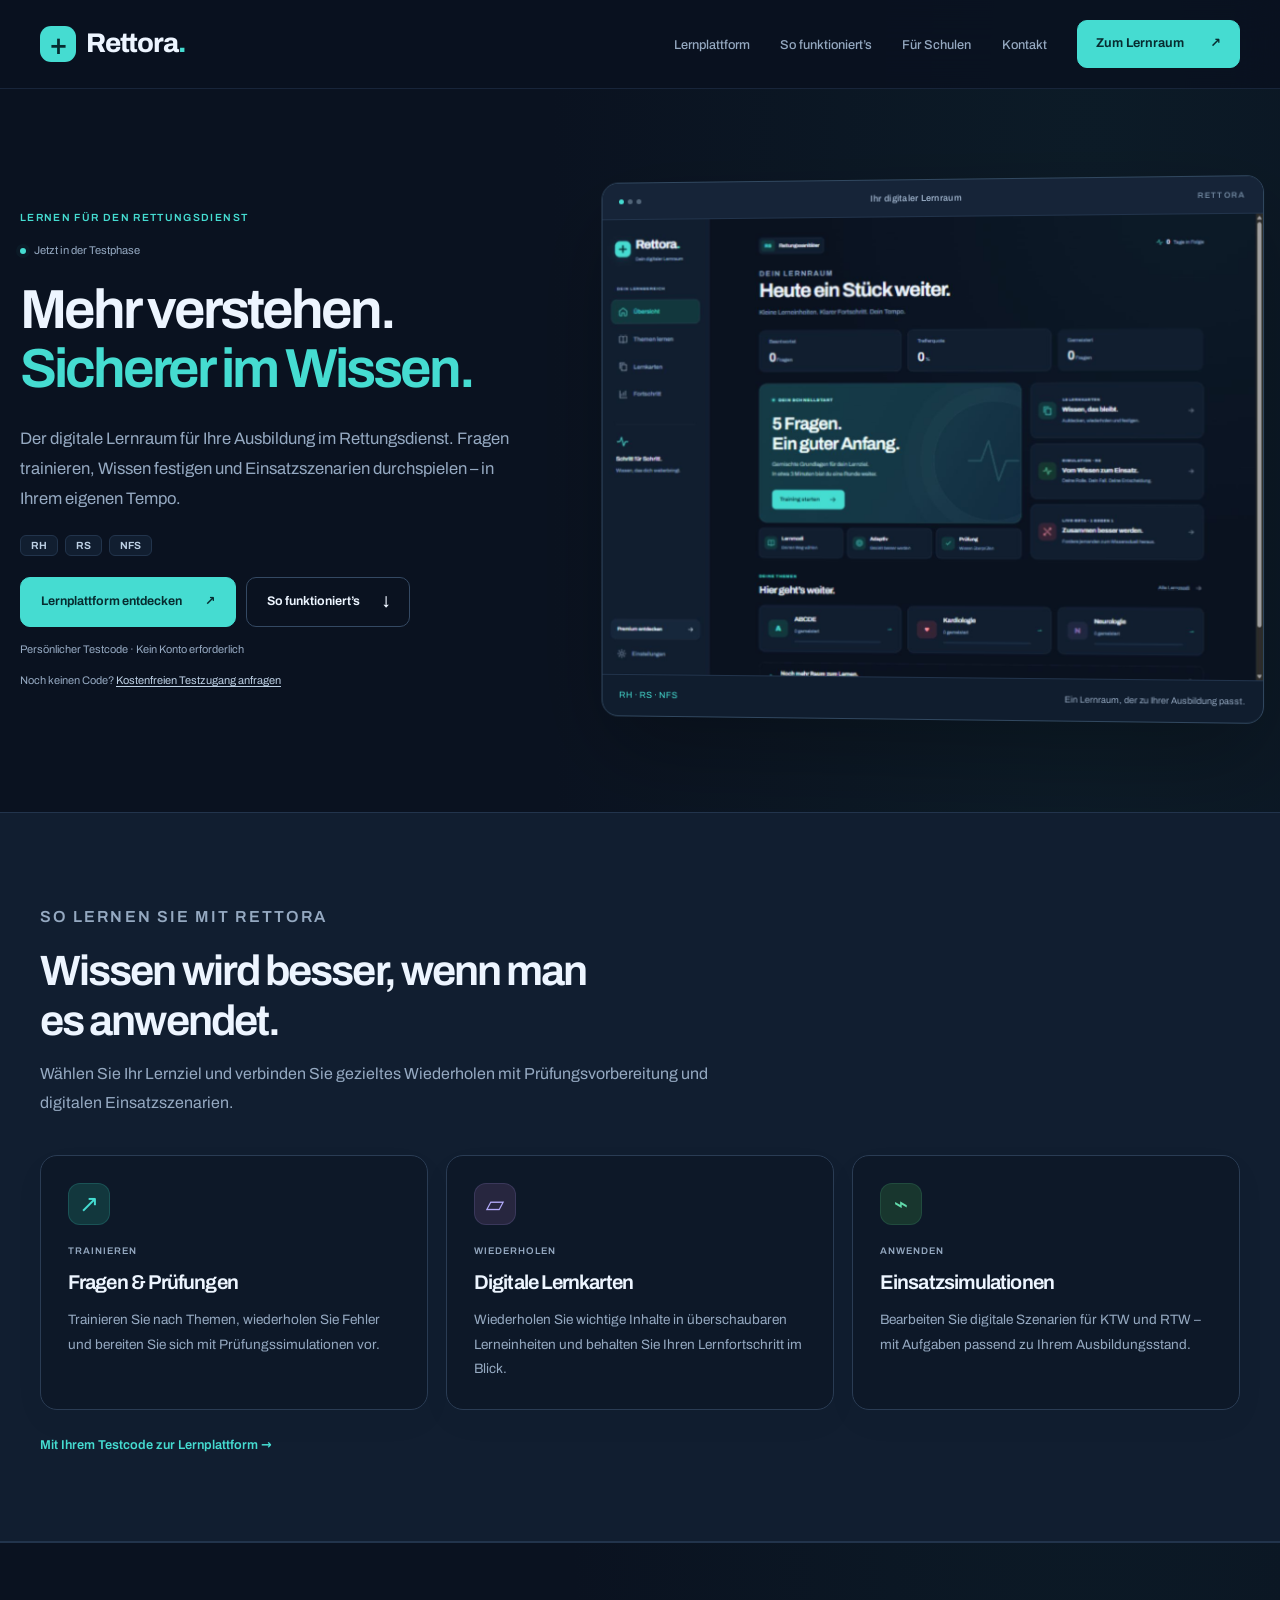
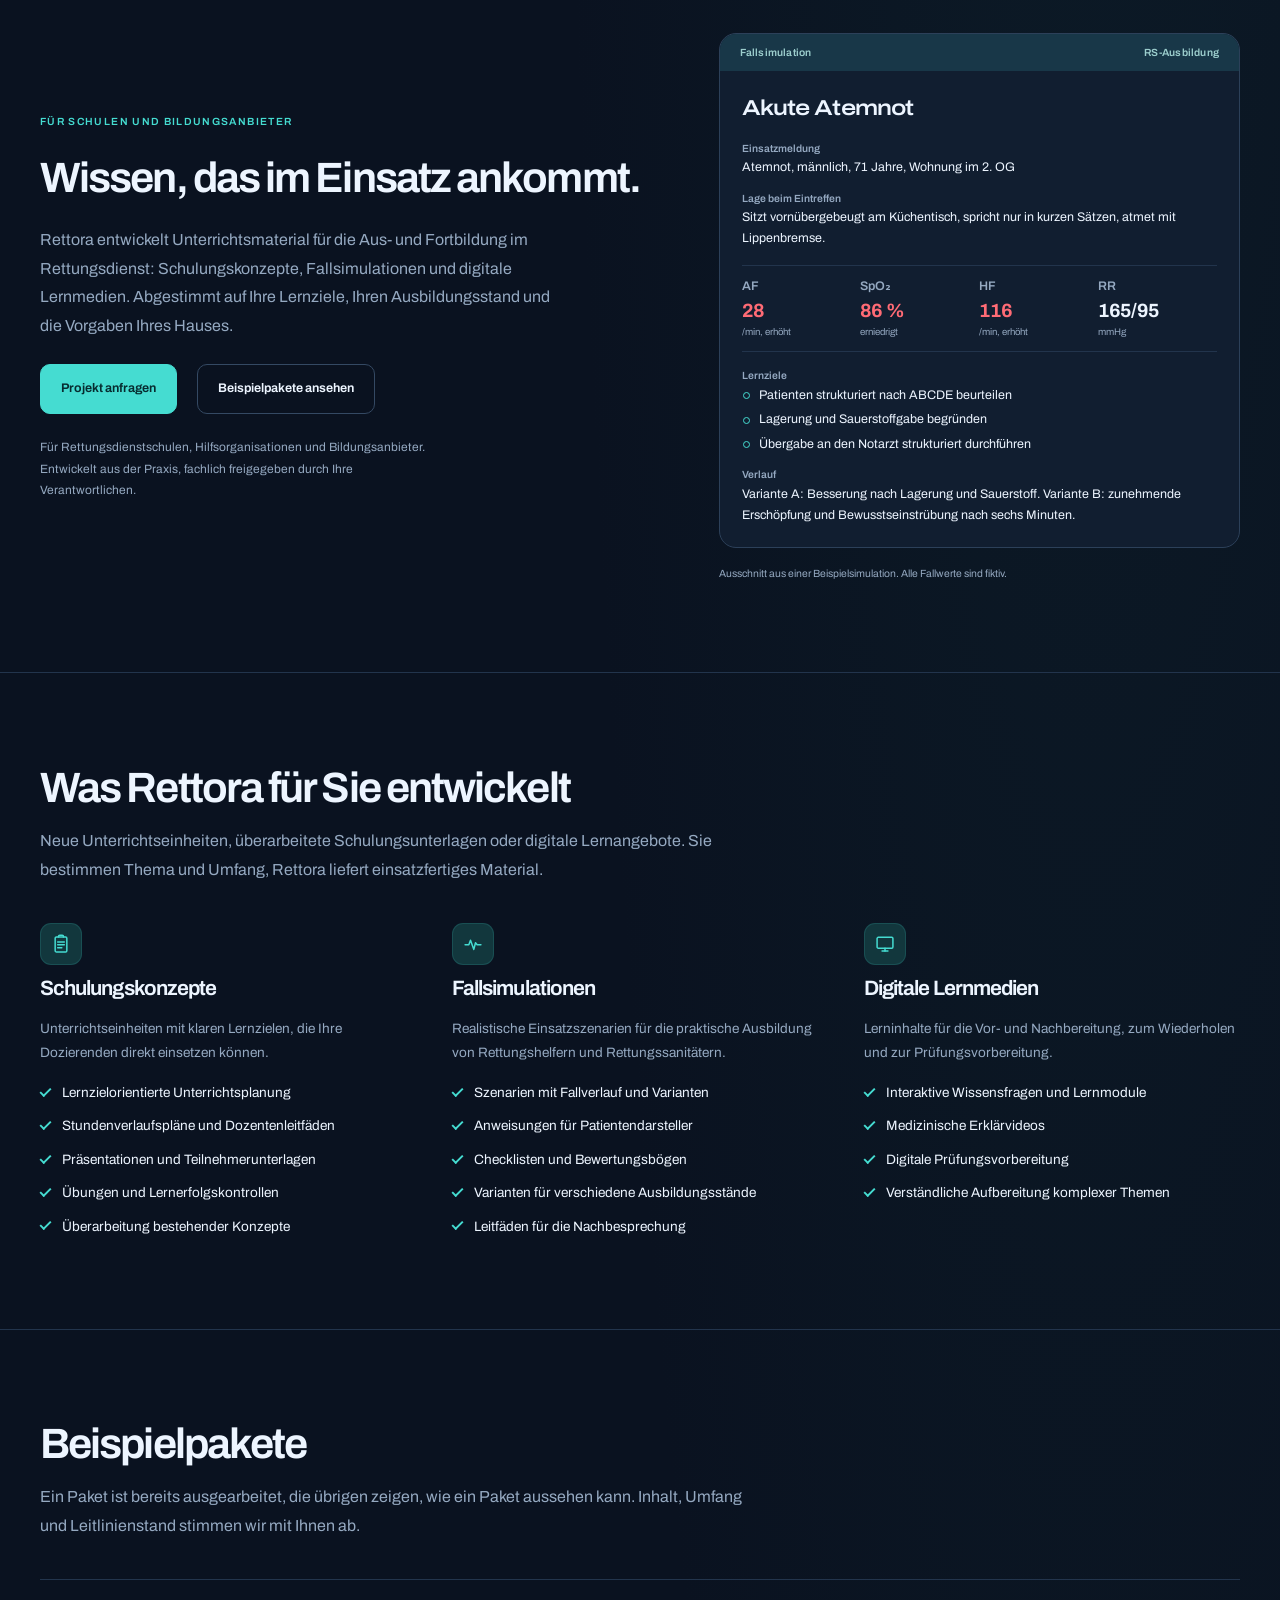
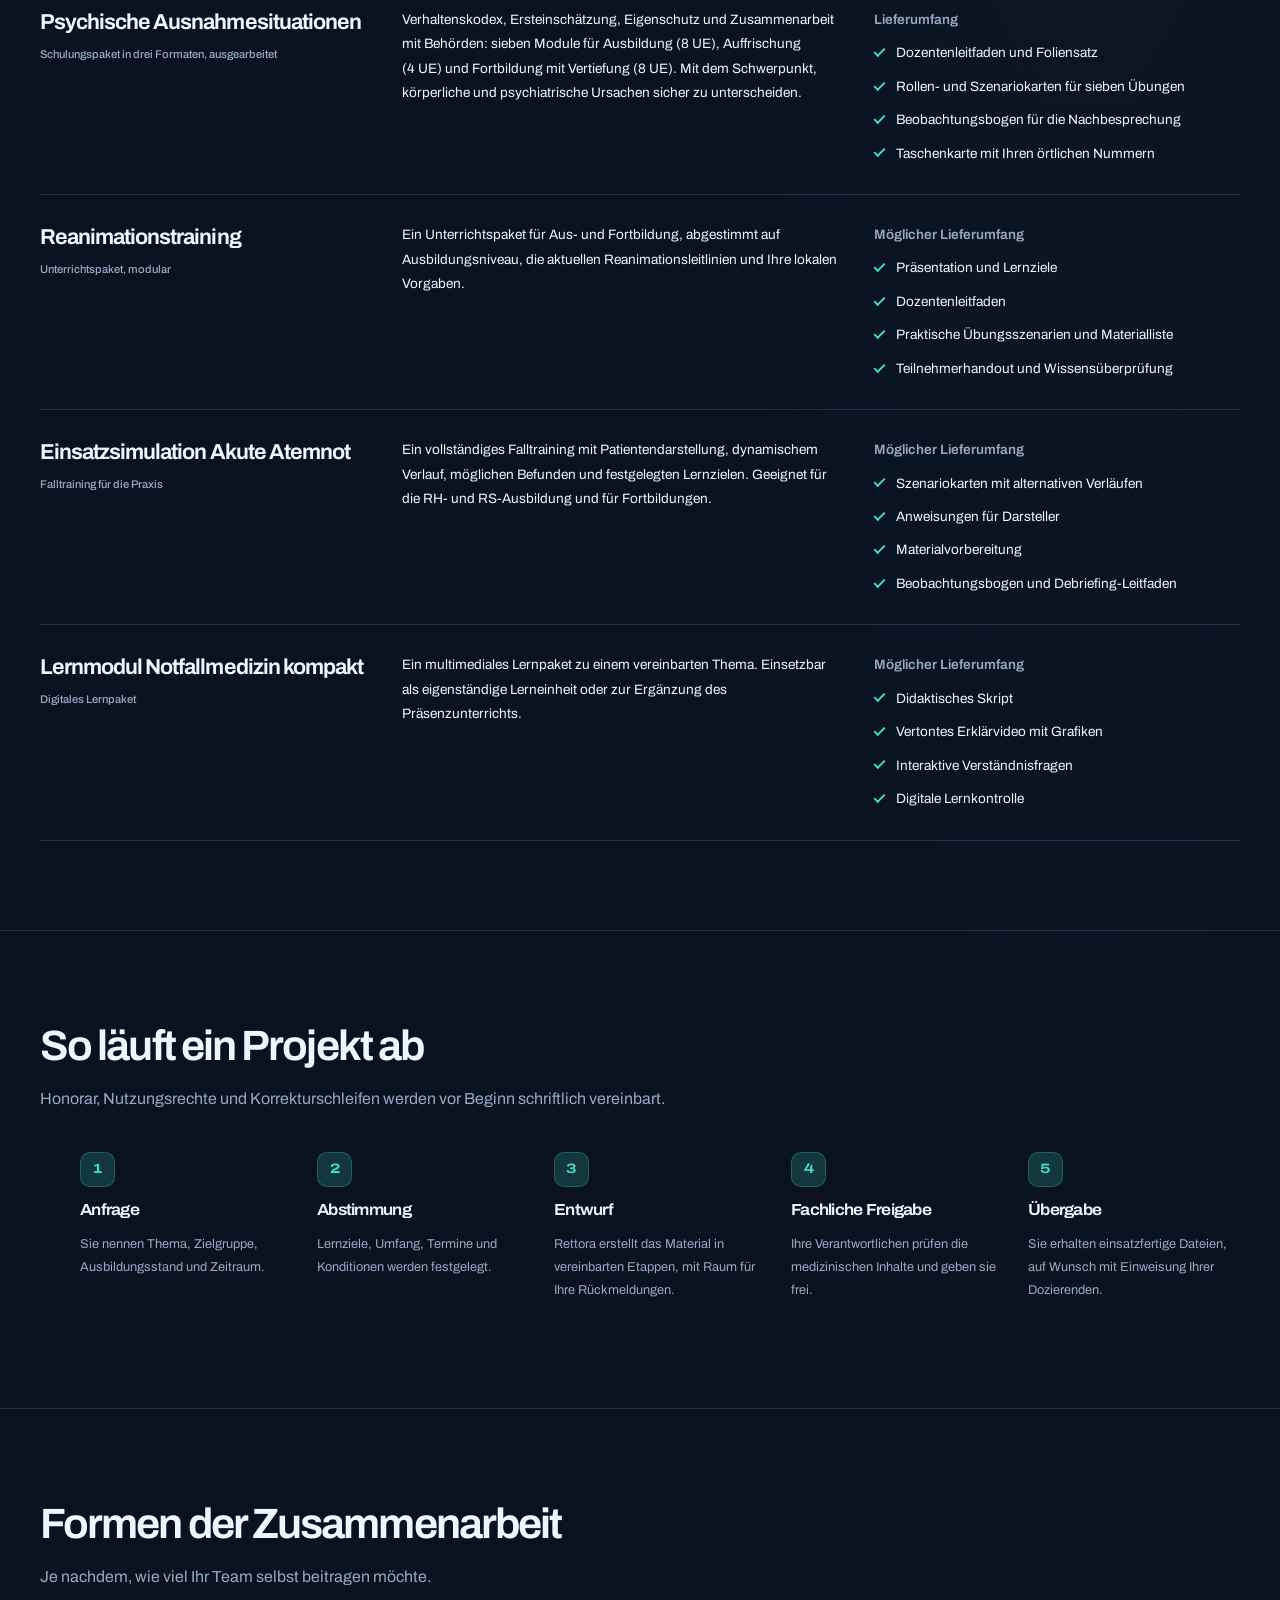
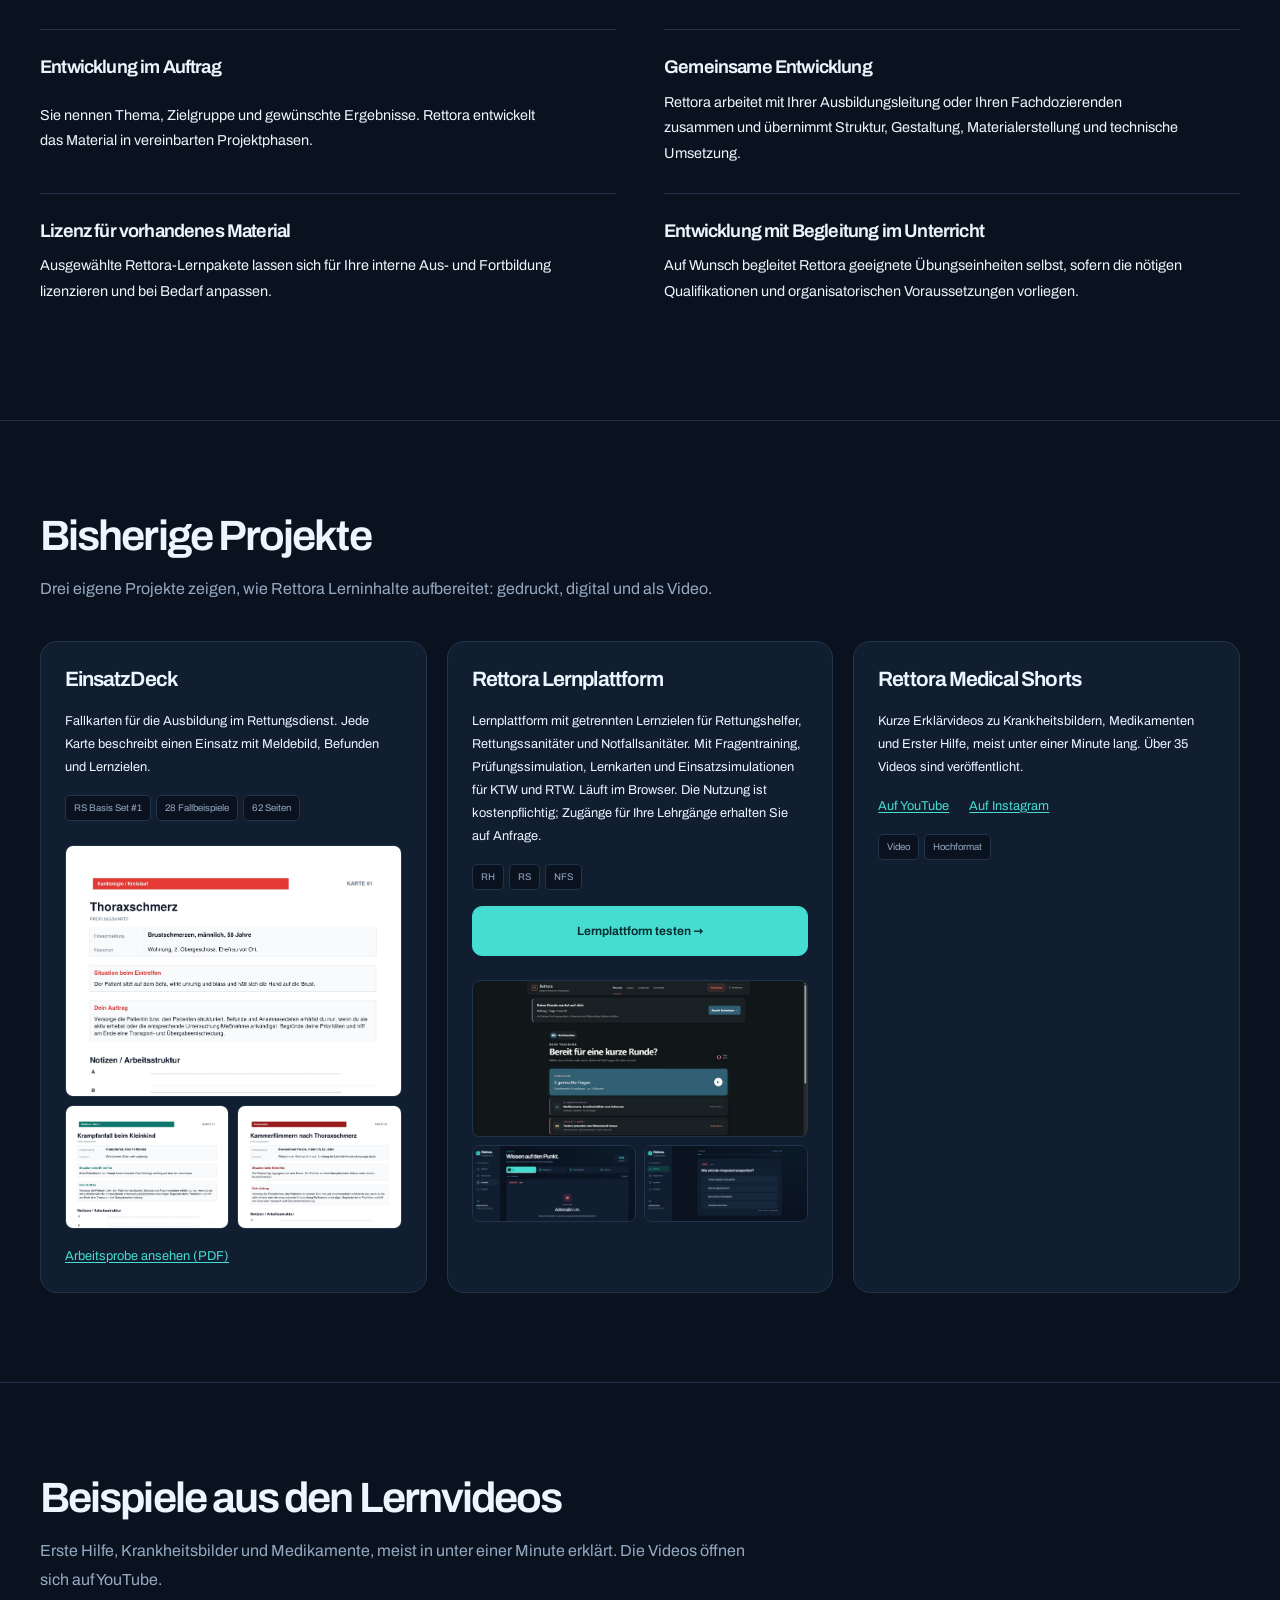
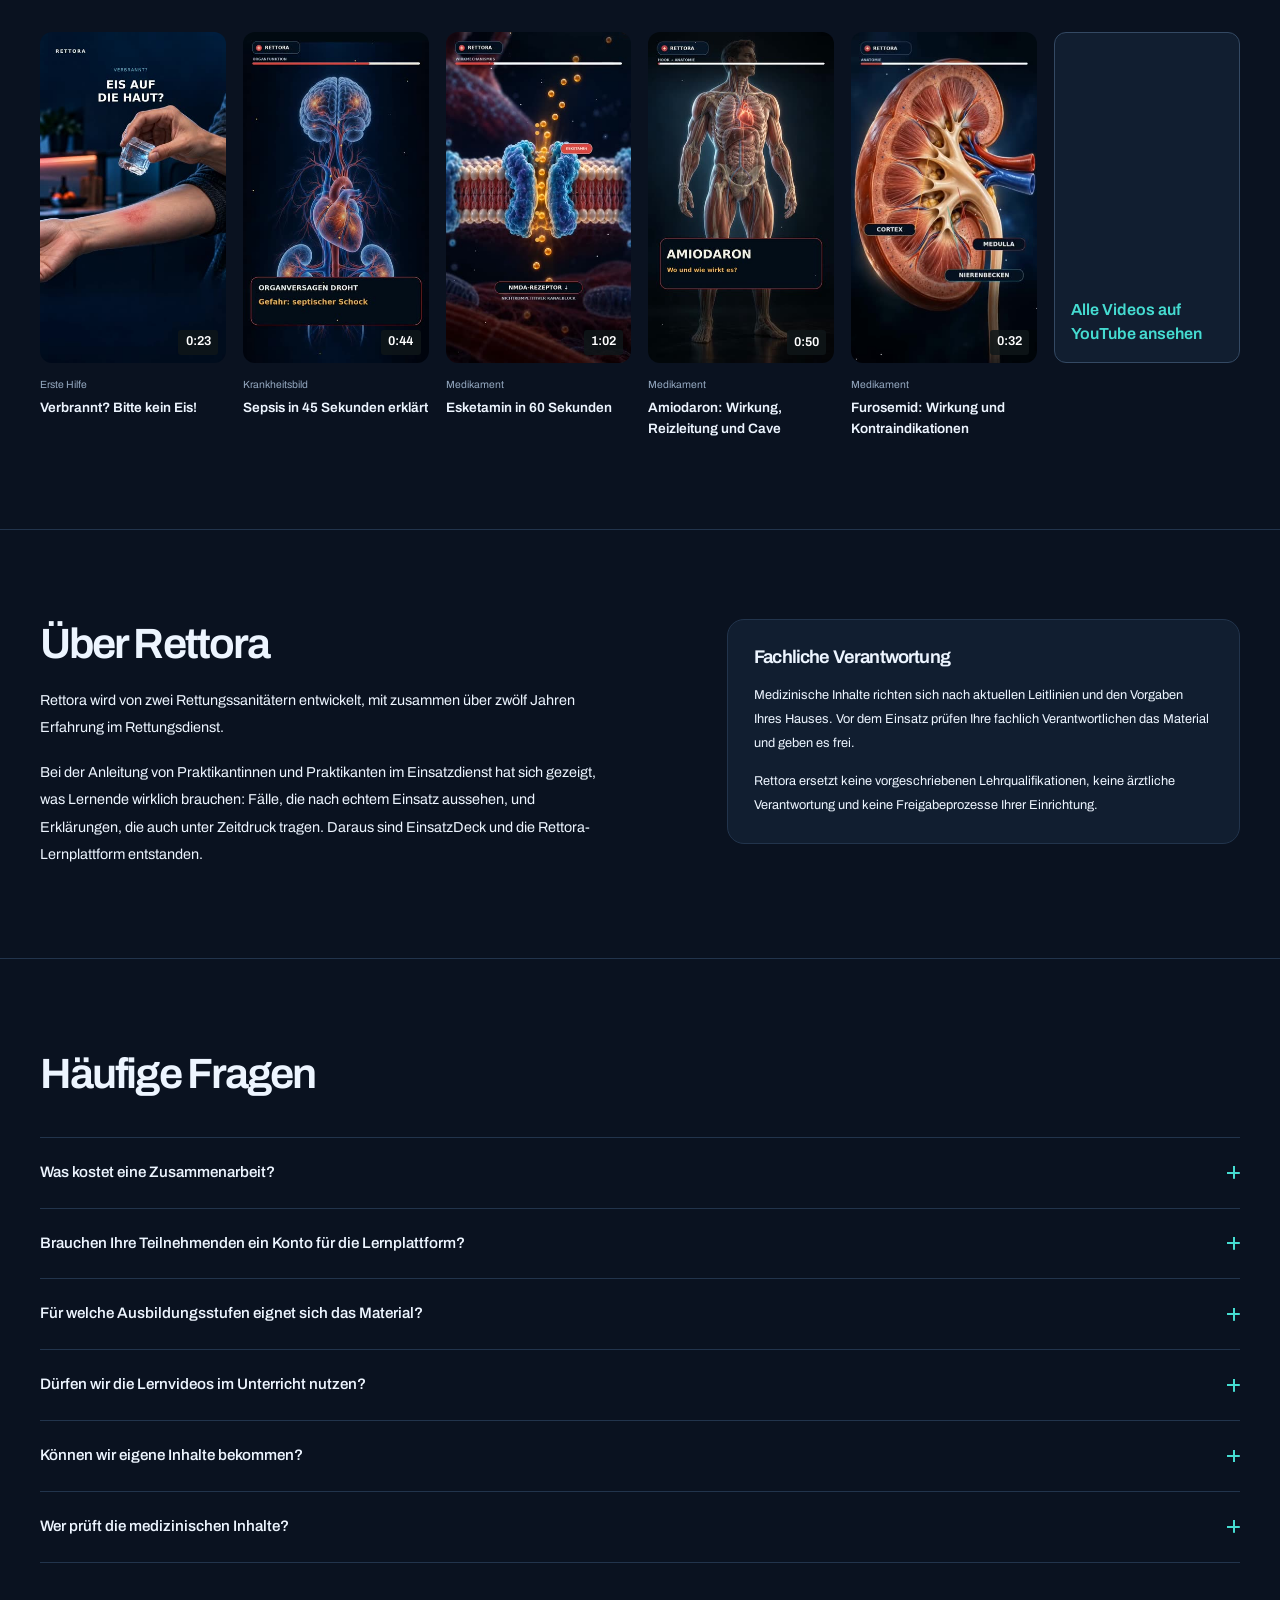
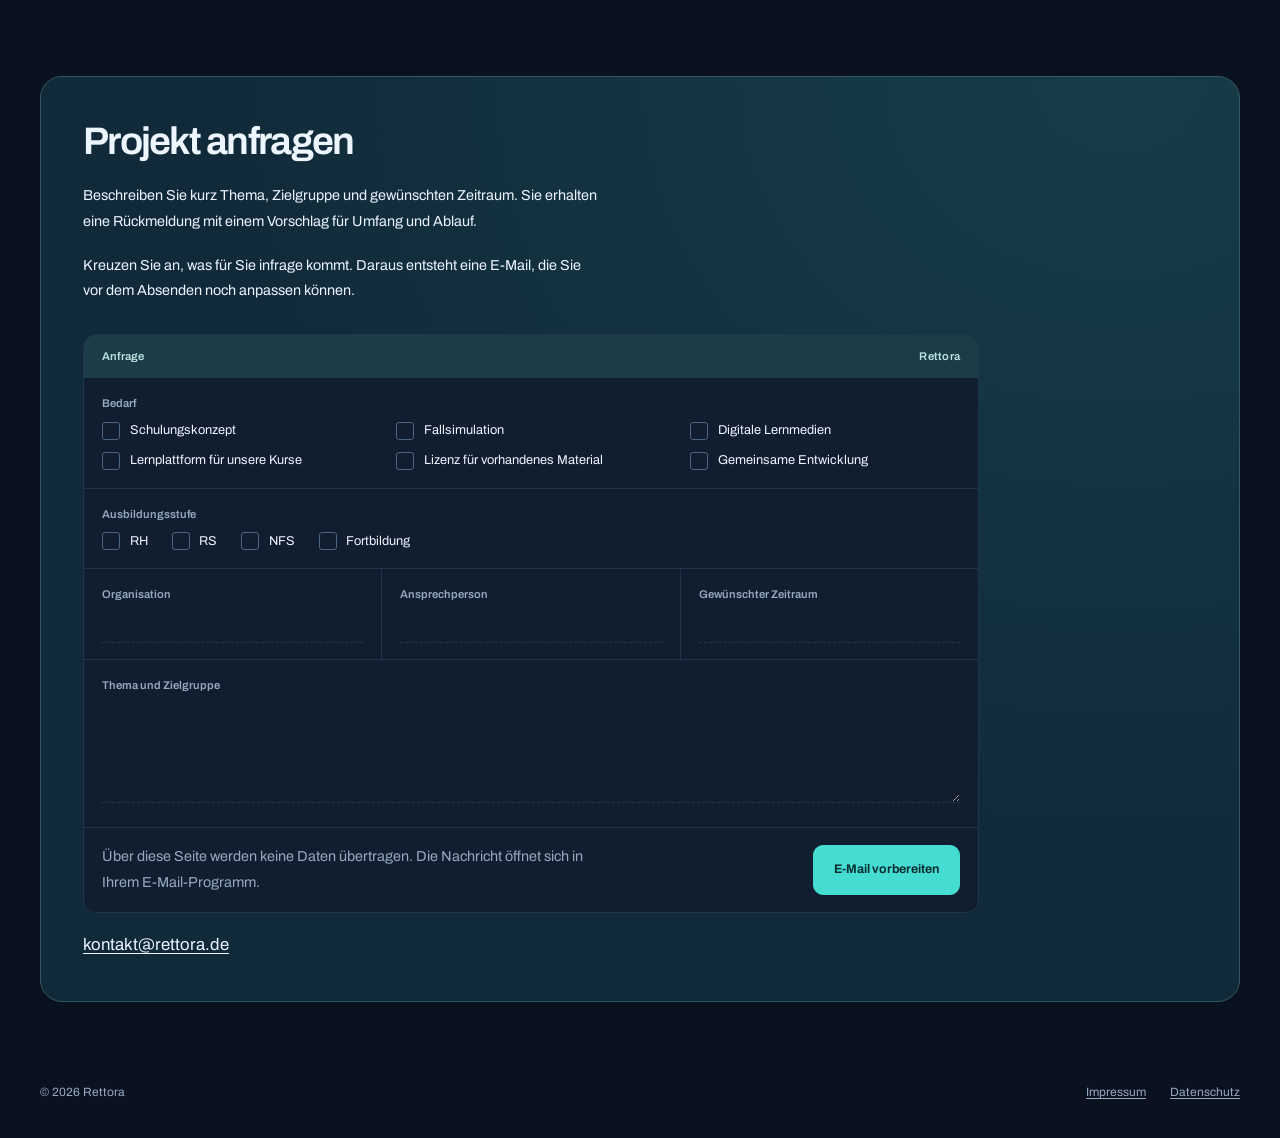
==== commit e9a1a053: "Homepage als modernen Einstieg in den Rettora-Lernraum gestalten (#13) Co-authored-by: Codex <codex@" ====
--- a/index.html
+++ b/index.html
@@ -21,57 +21,39 @@
 <link rel="icon" href="assets/favicon.svg" type="image/svg+xml">
 <link rel="preload" href="assets/fonts/archivo-variable.woff2" as="font" type="font/woff2" crossorigin>
 <link rel="stylesheet" href="assets/site.css">
+<link rel="stylesheet" href="assets/modern-site.css">
 </head>
 <body>
 <a class="skip" href="#inhalt">Zum Inhalt springen</a>
 
-<header class="site-header">
-  <div class="wrap">
-    <a class="brand" href="./" aria-label="Rettora, zur Startseite">
-      <img src="assets/img/logo.webp" alt="" width="40" height="40">
-      Rettora
-    </a>
-    <nav class="site-nav" aria-label="Hauptnavigation">
-      <ul>
-        <li><a href="#lernplattform">Lernplattform</a></li>
-        <li><a href="#leistungen">Leistungen</a></li>
-        <li><a href="#pakete">Beispielpakete</a></li>
-        <li><a href="#zusammenarbeit">Zusammenarbeit</a></li>
-        <li><a href="#projekte">Projekte</a></li>
-        <li><a href="#fragen">Fragen</a></li>
-        <li><a href="#kontakt">Kontakt</a></li>
-        <li><a class="nav-access" href="https://lernen.rettora.de/zugang" data-test-access>Lernplattform öffnen →</a></li>
-      </ul>
-    </nav>
-  </div>
-</header>
+<header class="site-header"><div class="wrap"><a class="brand" href="./" aria-label="Rettora, zur Startseite"><span class="brand-symbol" aria-hidden="true">+</span><span>Rettora<span class="brand-dot">.</span></span></a><button class="menu-toggle" type="button" aria-expanded="false" aria-controls="main-menu" hidden>Menü <span aria-hidden="true">☰</span></button><nav class="site-nav" id="main-menu" aria-label="Hauptnavigation"><ul><li><a href="#lernplattform">Lernplattform</a></li><li><a href="#plattform-funktionen">So funktioniert’s</a></li><li><a href="#leistungen">Für Schulen</a></li><li><a href="#kontakt">Kontakt</a></li><li><a class="nav-access" href="https://lernen.rettora.de/zugang" data-test-access>Zum Lernraum <span aria-hidden="true">↗</span></a></li></ul></nav></div></header>
 
 <main id="inhalt">
 
   <section class="platform-hero" id="lernplattform" aria-labelledby="platform-title">
     <div class="wrap">
       <div class="platform-hero-text">
-        <p class="platform-eyebrow">DIE RETTORA LERNPLATTFORM</p>
-        <h1 id="platform-title">Rettungsdienst lernen.<br><span>Schritt für Schritt.</span></h1>
-        <p class="platform-lead">Fragentraining, Lernkarten und Einsatzsimulationen für RH, RS und NFS. Lernen Sie direkt im Browser – in Ihrem eigenen Tempo.</p>
+        <p class="platform-eyebrow">LERNEN FÜR DEN RETTUNGSDIENST</p>
+        <p class="hero-status"><span aria-hidden="true"></span> Jetzt in der Testphase</p><h1 id="platform-title">Mehr verstehen.<br><span>Sicherer im Wissen.</span></h1>
+        <p class="platform-lead">Der digitale Lernraum für Ihre Ausbildung im Rettungsdienst. Fragen trainieren, Wissen festigen und Einsatzszenarien durchspielen – in Ihrem eigenen Tempo.</p>
         <ul class="platform-levels" aria-label="Lernziele">
           <li><abbr title="Rettungshelfer">RH</abbr></li>
           <li><abbr title="Rettungssanitäter">RS</abbr></li>
           <li><abbr title="Notfallsanitäter">NFS</abbr></li>
         </ul>
         <div class="actions">
-          <a class="button" href="https://lernen.rettora.de/zugang" data-test-access>Lernplattform öffnen →</a>
-          <a class="button button--quiet" href="#plattform-funktionen">Funktionen entdecken</a>
-        </div>
-        <p class="platform-access-note">Aktuell in der Testphase · Persönlicher Einmalcode · Kein Konto erforderlich</p>
+          <a class="button" href="https://lernen.rettora.de/zugang" data-test-access>Lernplattform entdecken <span aria-hidden="true">↗</span></a>
+          <a class="button button--quiet" href="#plattform-funktionen">So funktioniert’s <span aria-hidden="true">↓</span></a>
+        </div>
+        <p class="platform-access-note">Persönlicher Testcode · Kein Konto erforderlich</p>
         <p class="platform-request">Noch keinen Code? <a href="mailto:kontakt@rettora.de?subject=Testzugang%20zur%20Rettora-Lernplattform">Kostenfreien Testzugang anfragen</a></p>
       </div>
       <figure class="platform-window">
-        <div class="platform-window-bar"><span>Rettora Lernplattform</span><span>Einblick</span></div>
+        <div class="platform-window-bar"><span><i></i><i></i><i></i></span><span>Ihr digitaler Lernraum</span><span>RETTORA</span></div>
         <a href="https://lernen.rettora.de/zugang" data-test-access aria-label="Rettora-Lernplattform öffnen">
-          <img src="assets/img/lernplattform-uebersicht.jpg" alt="Übersicht der Rettora-Lernplattform mit Schnellstart, Fragentraining und Lernmodulen" width="900" height="420" fetchpriority="high">
+          <img src="assets/img/lernraum-dashboard.jpg" alt="Der neue Rettora-Lernraum: übersichtliches Dashboard mit Fragentraining, Lernkarten, Simulationen und Lernfortschritt" width="1440" height="1000" fetchpriority="high">
         </a>
-        <figcaption>Fragen üben. Wissen wiederholen. Auf den Einsatz vorbereiten.</figcaption>
+        <figcaption>RH · RS · NFS <span>Ein Lernraum, der zu Ihrer Ausbildung passt.</span></figcaption>
       </figure>
     </div>
   </section>
@@ -80,22 +62,22 @@
     <div class="wrap">
       <div class="section-head">
         <p class="platform-eyebrow">SO LERNEN SIE MIT RETTORA</p>
-        <h2 id="platform-features-title">Vom Wissen zur Anwendung.</h2>
+        <h2 id="platform-features-title">Wissen wird besser, wenn man es anwendet.</h2>
         <p>Wählen Sie Ihr Lernziel und verbinden Sie gezieltes Wiederholen mit Prüfungsvorbereitung und digitalen Einsatzszenarien.</p>
       </div>
       <div class="platform-feature-grid">
         <article class="platform-feature">
-          <span class="platform-feature-number" aria-hidden="true">01 / TRAINIEREN</span>
+          <span class="feature-glyph" aria-hidden="true">↗</span><span class="platform-feature-number">TRAINIEREN</span>
           <h3>Fragen &amp; Prüfungen</h3>
           <p>Trainieren Sie nach Themen, wiederholen Sie Fehler und bereiten Sie sich mit Prüfungssimulationen vor.</p>
         </article>
         <article class="platform-feature">
-          <span class="platform-feature-number" aria-hidden="true">02 / WIEDERHOLEN</span>
+          <span class="feature-glyph" aria-hidden="true">▱</span><span class="platform-feature-number">WIEDERHOLEN</span>
           <h3>Digitale Lernkarten</h3>
           <p>Wiederholen Sie wichtige Inhalte in überschaubaren Lerneinheiten und behalten Sie Ihren Lernfortschritt im Blick.</p>
         </article>
         <article class="platform-feature">
-          <span class="platform-feature-number" aria-hidden="true">03 / ANWENDEN</span>
+          <span class="feature-glyph" aria-hidden="true">⌁</span><span class="platform-feature-number">ANWENDEN</span>
           <h3>Einsatzsimulationen</h3>
           <p>Bearbeiten Sie digitale Szenarien für KTW und RTW – mit Aufgaben passend zu Ihrem Ausbildungsstand.</p>
         </article>
@@ -550,5 +532,6 @@
 </dialog>
 <script src="assets/anfrage.js" defer></script>
 <script src="assets/testzugang.js" defer></script>
+<script src="assets/navigation.js" defer></script>
 </body>
 </html>
--- a/assets/modern-site.css
+++ b/assets/modern-site.css
@@ -0,0 +1,14 @@
+/* Shared Rettora product language. All fonts and media are served locally. */
+:root{--paper:#0a1220;--glow:#10263a;--surface:#111e30;--ink:#edf5ff;--muted:#95a9c1;--line:#22344c;--petrol:#45dcd1;--petrol-soft:#12373d;--on-petrol:#072c30;--band-from:#122c3d;--band-to:#113b43;--font-text:"Archivo",ui-sans-serif,system-ui,sans-serif;--font-ui:"Archivo",ui-sans-serif,system-ui,sans-serif;--step-0:1rem;--step-1:1.08rem;--step-3:clamp(1.9rem,1.4rem + 2vw,2.65rem);--space-section:clamp(64px,7vw,100px);--wrap:1240px}
+body{font-family:var(--font-ui);background:radial-gradient(ellipse at 85% 4%,#12373d40,transparent 35%),var(--paper);line-height:1.7;-webkit-font-smoothing:antialiased}h1,h2,h3{letter-spacing:-.045em;font-stretch:100%;font-weight:650;text-wrap:pretty}h2{line-height:1.18}h3{line-height:1.3}p{font-size:.95rem}a{transition:color .18s,background .18s,border-color .18s}a:focus-visible,button:focus-visible{outline:3px solid var(--petrol);outline-offset:5px}.section{border-color:var(--line)}
+.site-header{position:sticky;top:0;z-index:40;background:#0a1220eb;backdrop-filter:blur(20px);border-bottom:1px solid #22344c99}.site-header .wrap{flex-wrap:nowrap;padding-block:20px;gap:24px;min-height:88px}.brand{font-size:27px;letter-spacing:-1.2px;font-stretch:100%;font-weight:760;gap:10px;white-space:nowrap}.brand-symbol{display:grid;place-items:center;width:36px;height:36px;border-radius:11px;background:var(--petrol);color:var(--on-petrol);font-size:30px;font-weight:550;line-height:1}.brand-dot{color:var(--petrol)}.site-nav ul{align-items:center;gap:1.9rem;flex-wrap:nowrap}.site-nav a{font-size:.8rem;font-weight:500;color:var(--muted)}.site-nav a:hover{color:var(--ink);text-decoration:none}.site-nav a.nav-access{display:flex;align-items:center;gap:26px;background:var(--petrol);color:var(--on-petrol);border:1px solid var(--petrol);padding:12px 18px;border-radius:10px;font-weight:650}.site-nav a.nav-access:hover{background:#7ee8df}.menu-toggle{display:none}
+.platform-hero{position:relative;overflow:hidden;scroll-margin-top:90px}.platform-hero>.wrap{max-width:1380px;padding-block:90px 92px;grid-template-columns:minmax(0,.88fr) minmax(0,1.12fr);gap:54px;align-items:center}.platform-hero-text{gap:21px}.platform-eyebrow{font-size:.65rem;letter-spacing:.13em;font-weight:600;color:var(--petrol)}.platform-hero .platform-eyebrow{margin-bottom:-6px}.hero-status{display:flex;align-items:center;gap:8px;color:var(--muted);font-size:.7rem;margin-top:1px}.hero-status>span{width:6px;height:6px;border-radius:50%;background:var(--petrol);box-shadow:0 0 0 4px #45dcd10a}.platform-hero h1{font-size:clamp(2.8rem,4.3vw,4.4rem);line-height:1.07;letter-spacing:-.055em;font-weight:650;font-stretch:100%;margin-bottom:4px}.platform-hero h1 span{color:var(--petrol)}.platform-lead{font-size:1.04rem;line-height:1.8;max-width:31em;color:var(--muted)}.platform-levels{gap:7px}.platform-levels li{padding:4px 10px;border-radius:6px;border-color:var(--line);font-size:.65rem;color:#bdd0e4;background:var(--surface)}.platform-hero .actions{gap:10px}.button{padding:16px 20px;border-radius:10px;font-size:.78rem;line-height:1.25;font-weight:650;display:inline-flex;align-items:center;justify-content:center;gap:23px;background:var(--petrol);border-color:var(--petrol);min-height:50px}.button:hover{background:#7ee8df}.button--quiet{border-color:#344963;background:transparent;color:var(--ink)}.button--quiet:hover{background:var(--surface);border-color:var(--petrol)}.platform-access-note,.platform-request{font-size:.69rem;line-height:1.6;color:var(--muted)}.platform-access-note{margin-top:-7px}.platform-request{margin-top:-8px}.platform-request a{color:#bdd0e4}
+.platform-window{position:relative;border-radius:17px;border:1px solid #314860;background:#101d2e;box-shadow:0 35px 90px #0004;overflow:hidden;transform:perspective(1600px) rotateY(-4deg);transition:transform .3s}.platform-window:hover{transform:perspective(1600px) rotateY(0)}.platform-window-bar{display:flex;align-items:center;justify-content:space-between;padding:13px 17px;border-color:var(--line);color:var(--muted);font-size:9px;background:#162438;letter-spacing:.03em}.platform-window-bar>span:first-child{display:flex;gap:4px}.platform-window-bar i{width:5px;height:5px;display:block;border-radius:50%;background:#526579}.platform-window-bar i:first-child{background:#45dcd1}.platform-window-bar>span:last-child{font-size:8px;letter-spacing:.15em;color:#70879f}.platform-window img{display:block;width:100%;height:auto;aspect-ratio:1440/1000;object-fit:cover;object-position:top;max-height:none}.platform-window figcaption{display:flex;justify-content:space-between;align-items:center;gap:14px;padding:14px 17px;font-size:9px;color:var(--petrol);border-color:var(--line)}.platform-window figcaption span{color:var(--muted);font-size:9px}
+.platform-features{background:var(--surface);border-top:1px solid var(--line);border-bottom:1px solid var(--line)}.section-head{max-width:720px;margin-bottom:38px;gap:14px}.section-head h2{max-width:18em}.section-head p{font-size:1rem;line-height:1.8;color:var(--muted)}.platform-features .section-head{max-width:720px}.platform-feature-grid{gap:18px}.platform-feature{position:relative;padding:27px;border:1px solid #2a3c54;border-radius:17px;background:#0d1828;gap:13px;box-shadow:0 12px 35px #00000008}.feature-glyph{display:grid;place-items:center;width:42px;height:42px;border:1px solid #45dcd12b;border-radius:12px;background:#12373d;color:var(--petrol);font-size:24px;margin-bottom:8px}.platform-feature:nth-child(2) .feature-glyph{background:#27263f;border-color:#a9a0ff25;color:#b3aafa}.platform-feature:nth-child(3) .feature-glyph{background:#18362e;border-color:#62dbab20;color:#62dbab}.platform-feature-number{font-size:.6rem;color:var(--muted);letter-spacing:.1em}.platform-feature h3{font-size:1.25rem}.platform-feature p{font-size:.85rem;line-height:1.8}.platform-features-link{font-size:.8rem;margin-top:27px}.platform-features-link a{text-decoration:none}
+.hero .wrap{gap:65px;padding-block:90px;grid-template-columns:minmax(0,1fr) minmax(0,.85fr)}.hero-text{gap:23px}.hero-lead{font-size:1rem;line-height:1.8;color:var(--muted)}.hero-note{font-size:.75rem;line-height:1.8}.case-stack:before,.case-stack:after{display:none}.case-stack{margin:0}.case-card{border-radius:17px;font-size:.78rem;border-color:#2c4059;background:var(--surface);box-shadow:none}.case-band{background:#183748;color:#9ccecd;padding:11px 20px;font-size:.65rem}.case-body{padding:22px;gap:16px}.case-title{font-size:1.35rem;font-weight:600;letter-spacing:-.04em}.case dt{font-size:.65rem}.case dd{line-height:1.65}.vital b{font-size:1.2rem;font-stretch:100%}.vital small{font-size:.6rem}.case figcaption{font-size:.65rem;line-height:1.6}
+.columns{gap:36px}.column{gap:15px}.column p,.ticks{font-size:.85rem;line-height:1.8}.column-icon{width:42px;height:42px;border-radius:11px;background:var(--petrol-soft);border-color:#45dcd125}.column h3{font-size:1.3rem}.ticks{gap:9px}.ticks li:before{border-color:var(--petrol)}.package{gap:32px;padding-block:28px}.package h3{font-size:1.35rem;font-stretch:100%}.package p,.package ul{font-size:.85rem;line-height:1.8}.package-kind{font-size:.7rem;line-height:1.7}.steps{gap:25px}.steps li{gap:13px}.steps li:before{border-radius:10px;width:35px;height:35px;border-color:#45dcd140;background:var(--petrol-soft);font-size:.85rem}.steps h3{font-size:1rem}.steps p{font-size:.8rem;line-height:1.8}.model p{font-size:.9rem;line-height:1.8}.model h3{font-size:1.15rem}
+.projects{gap:20px}.project{padding:24px;background:var(--surface);border:1px solid var(--line);border-radius:17px;gap:16px}.project h3{font-size:1.3rem}.project p{font-size:.8rem;line-height:1.8}.project-facts{font-size:.6rem;gap:5px}.project-facts li{border-radius:5px;background:var(--paper);padding:4px 8px}.project-links{font-size:.75rem;line-height:1.7}.project-links .button{width:100%;padding:12px;font-size:.75rem}.platform-preview img,.deck-preview img{border-radius:8px}.video-grid{gap:17px}.video-card img{border-radius:12px}.video-title{font-size:.85rem;line-height:1.5}.video-kind{font-size:.65rem}.video-card--all{border-radius:12px;border-color:#344963;background:var(--surface)}.video-card--all .video-title{font-size:1rem;font-stretch:100%}.about{gap:60px}.about p{font-size:.9rem;line-height:1.9}.responsibility{padding:26px;border-radius:17px;background:var(--surface);border:1px solid var(--line)}.responsibility p{font-size:.8rem}.faq{max-width:100%}.faq summary{font-size:.95rem;padding-block:22px;font-weight:550}.faq details p{font-size:.85rem;line-height:1.8}.contact{margin-inline:max(20px,calc((100% - 1200px)/2));margin-block:24px 60px;border-radius:22px;border:1px solid #345862;background:radial-gradient(ellipse at 90% 0,#22666b50,transparent 60%),#112a39}.contact .wrap{padding:42px;gap:18px}.contact h2{font-size:clamp(1.9rem,3vw,2.7rem);font-stretch:100%}.contact p{font-size:.9rem;line-height:1.8}.request{border-radius:13px;margin-top:12px}.request-band{background:#1b3d48;color:#bde2e0;padding:12px 18px;font-size:.7rem}.request-cell{padding:16px 18px}.request-cell>label,.request-cell>legend{font-size:.7rem}.checks label{font-size:.8rem}.request-cell input[type="text"],.request-cell textarea{font-size:.85rem;line-height:1.7}.checks input{width:18px;height:18px;border-color:#4c6580}.request-note{font-size:.7rem}.site-footer .wrap{padding-block:20px 35px;font-size:.75rem}.site-footer p{font-size:.75rem}.test-access{border-radius:20px;padding:35px}.test-access h2{font-size:1.8rem;line-height:1.2}.test-access>p,.test-access-request>p{font-size:.9rem}.test-access .test-access-note{font-size:.7rem;line-height:1.7}.test-access .button{font-size:.8rem}.test-access input{border-radius:9px;font-size:.9rem}
+@media(max-width:1100px){.platform-hero>.wrap{padding-block:70px;gap:30px}.platform-hero h1{font-size:clamp(2.5rem,5vw,3.5rem)}.site-nav ul{gap:20px}.hero .wrap{gap:30px}.platform-feature{padding:23px}.project{padding:20px}.video-grid{grid-template-columns:repeat(3,minmax(0,1fr))}}
+@media(max-width:900px){.platform-hero>.wrap{grid-template-columns:1fr;padding-block:52px 62px;gap:40px;max-width:760px}.platform-hero-text{max-width:640px;gap:19px}.platform-hero h1{font-size:clamp(2.8rem,6.5vw,4rem)}.platform-lead{max-width:34em}.platform-window{transform:none}.platform-window:hover{transform:none}.site-nav ul{gap:15px}.site-nav a{font-size:.7rem}.site-nav a.nav-access{padding:11px 13px;gap:12px}.hero .wrap,.about{grid-template-columns:1fr}.hero .wrap{padding-block:65px}.case{max-width:600px}.columns,.projects{grid-template-columns:1fr}.project{max-width:none}.platform-preview,.deck-preview{max-width:600px}.platform-preview img{aspect-ratio:15/7}.contact{margin-inline:20px}.steps{grid-template-columns:repeat(2,minmax(0,1fr))}}
+@media(max-width:720px){.site-header .wrap{padding-block:17px;min-height:72px;gap:15px;flex-wrap:wrap;align-items:center}.brand{font-size:25px}.brand-symbol{width:33px;height:33px;font-size:27px}.menu-toggle:not([hidden]){display:flex;gap:10px;align-items:center;background:var(--surface);color:var(--ink);border:1px solid var(--line);border-radius:9px;font:500 .75rem var(--font-ui);padding:10px 12px}.site-nav{width:100%}.site-nav ul{align-items:stretch;flex-direction:column;gap:0}.site-nav a{display:block;padding:12px 4px;font-size:.9rem}.site-nav a.nav-access{justify-content:space-between;margin-top:10px;padding:14px}.menu-ready .menu-toggle[aria-expanded="false"]+.site-nav{display:none}.menu-ready .menu-toggle[aria-expanded="true"]+.site-nav{display:block}.platform-hero>.wrap{padding-block:42px 48px;gap:30px}.platform-hero h1{font-size:clamp(2.55rem,10.8vw,3.5rem);letter-spacing:-.055em;line-height:1.08}.platform-hero-text{gap:18px}.platform-hero .platform-eyebrow{font-size:.58rem}.hero-status{font-size:.65rem}.platform-lead{font-size:.9rem;line-height:1.8}.platform-hero .actions{flex-direction:row;align-items:stretch;gap:9px}.platform-hero .actions .button{flex:1;font-size:.72rem;padding:14px 12px;gap:10px;line-height:1.3}.platform-access-note,.platform-request{font-size:.65rem}.platform-window{border-radius:12px}.platform-window-bar{padding:11px 13px;font-size:8px}.platform-window figcaption{font-size:8px;gap:12px;padding:12px}.platform-window figcaption span{font-size:8px;text-align:right}.section-head{gap:13px;margin-bottom:28px}.section-head p{font-size:.9rem}.platform-feature-grid{grid-template-columns:1fr;gap:14px}.platform-feature{padding:24px;gap:12px}.platform-feature h3{font-size:1.3rem}.platform-feature p{font-size:.85rem}.platform-features-link{font-size:.75rem;line-height:1.7}.hero .wrap{padding-block:58px}.hero-text{gap:19px}.hero-lead{font-size:.9rem}.hero .actions .button{font-size:.75rem}.columns{gap:30px}.package{grid-template-columns:1fr;gap:20px}.steps{grid-template-columns:1fr}.steps li{grid-template-columns:35px minmax(0,1fr);column-gap:15px;row-gap:7px}.steps li:before{grid-row:span 2}.steps p{font-size:.85rem}.models{grid-template-columns:1fr}.video-grid{grid-template-columns:repeat(2,minmax(0,1fr))}.video-card--all .video-title{font-size:.9rem}.about{gap:30px}.contact{margin:10px 14px 35px;border-radius:17px}.contact .wrap{padding:27px 22px}.contact p{font-size:.85rem}.request-body{grid-template-columns:1fr}.checks{grid-template-columns:1fr}.checks--row{grid-template-columns:1fr 1fr}.request-cell{padding:15px}.request-foot{padding:16px;gap:14px}.request .button{width:100%}.site-footer .wrap{padding-top:13px;gap:20px}.test-access{padding:30px 23px}.legal article p{font-size:.9rem}}
+@media(prefers-reduced-motion:reduce){*,*::before,*::after{transition:none!important;scroll-behavior:auto!important}}
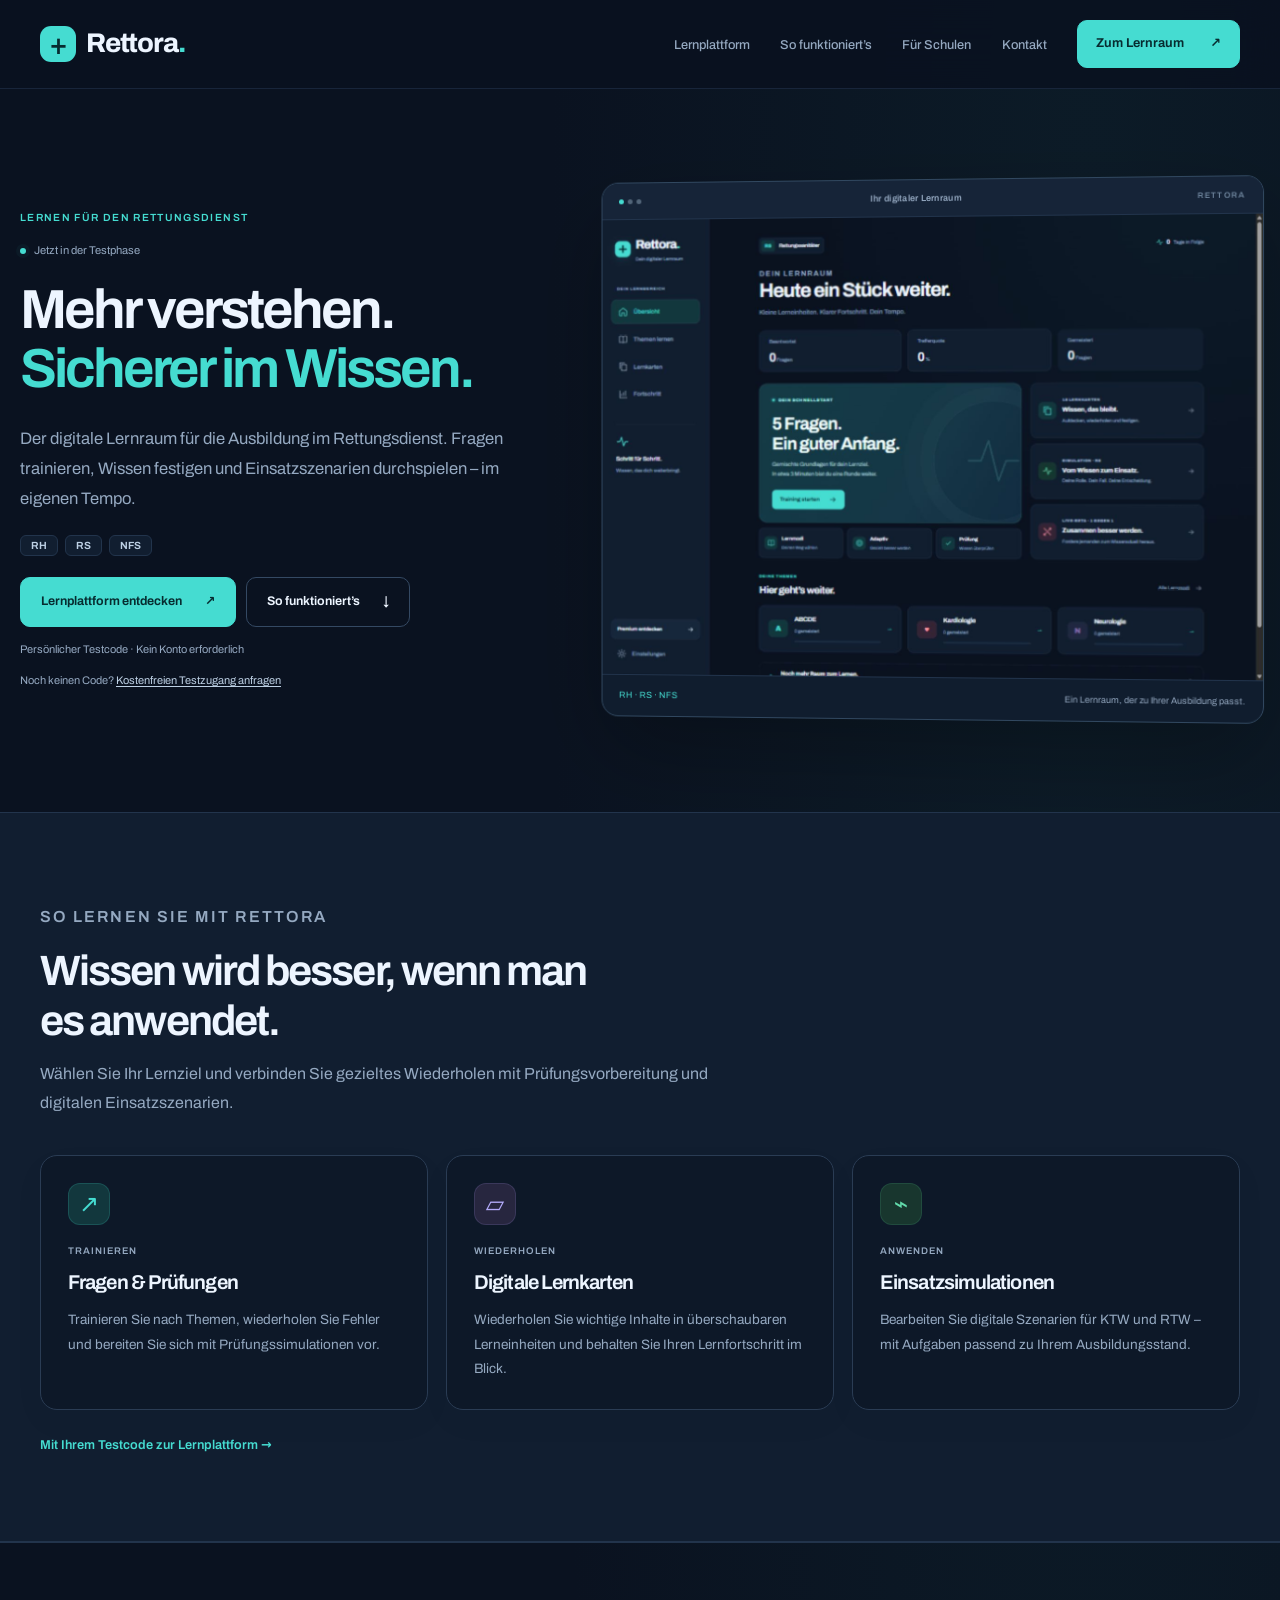
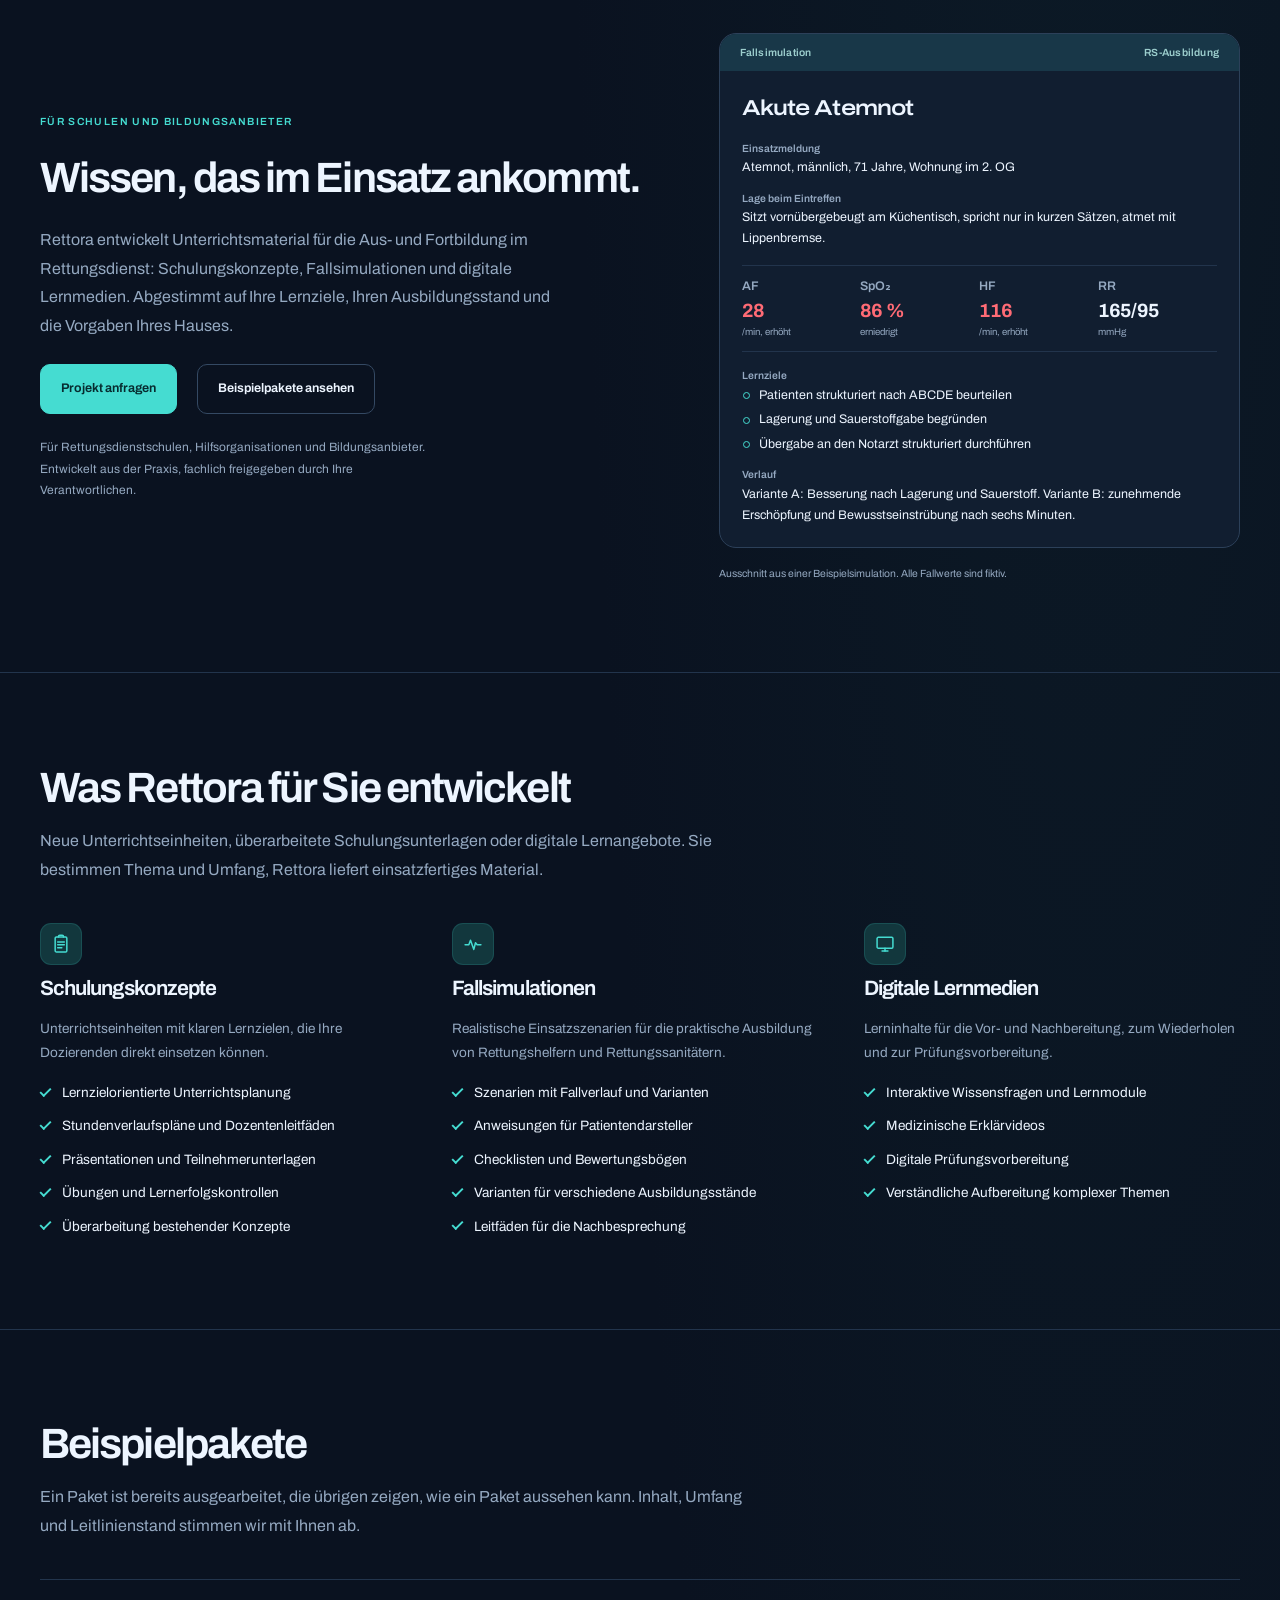
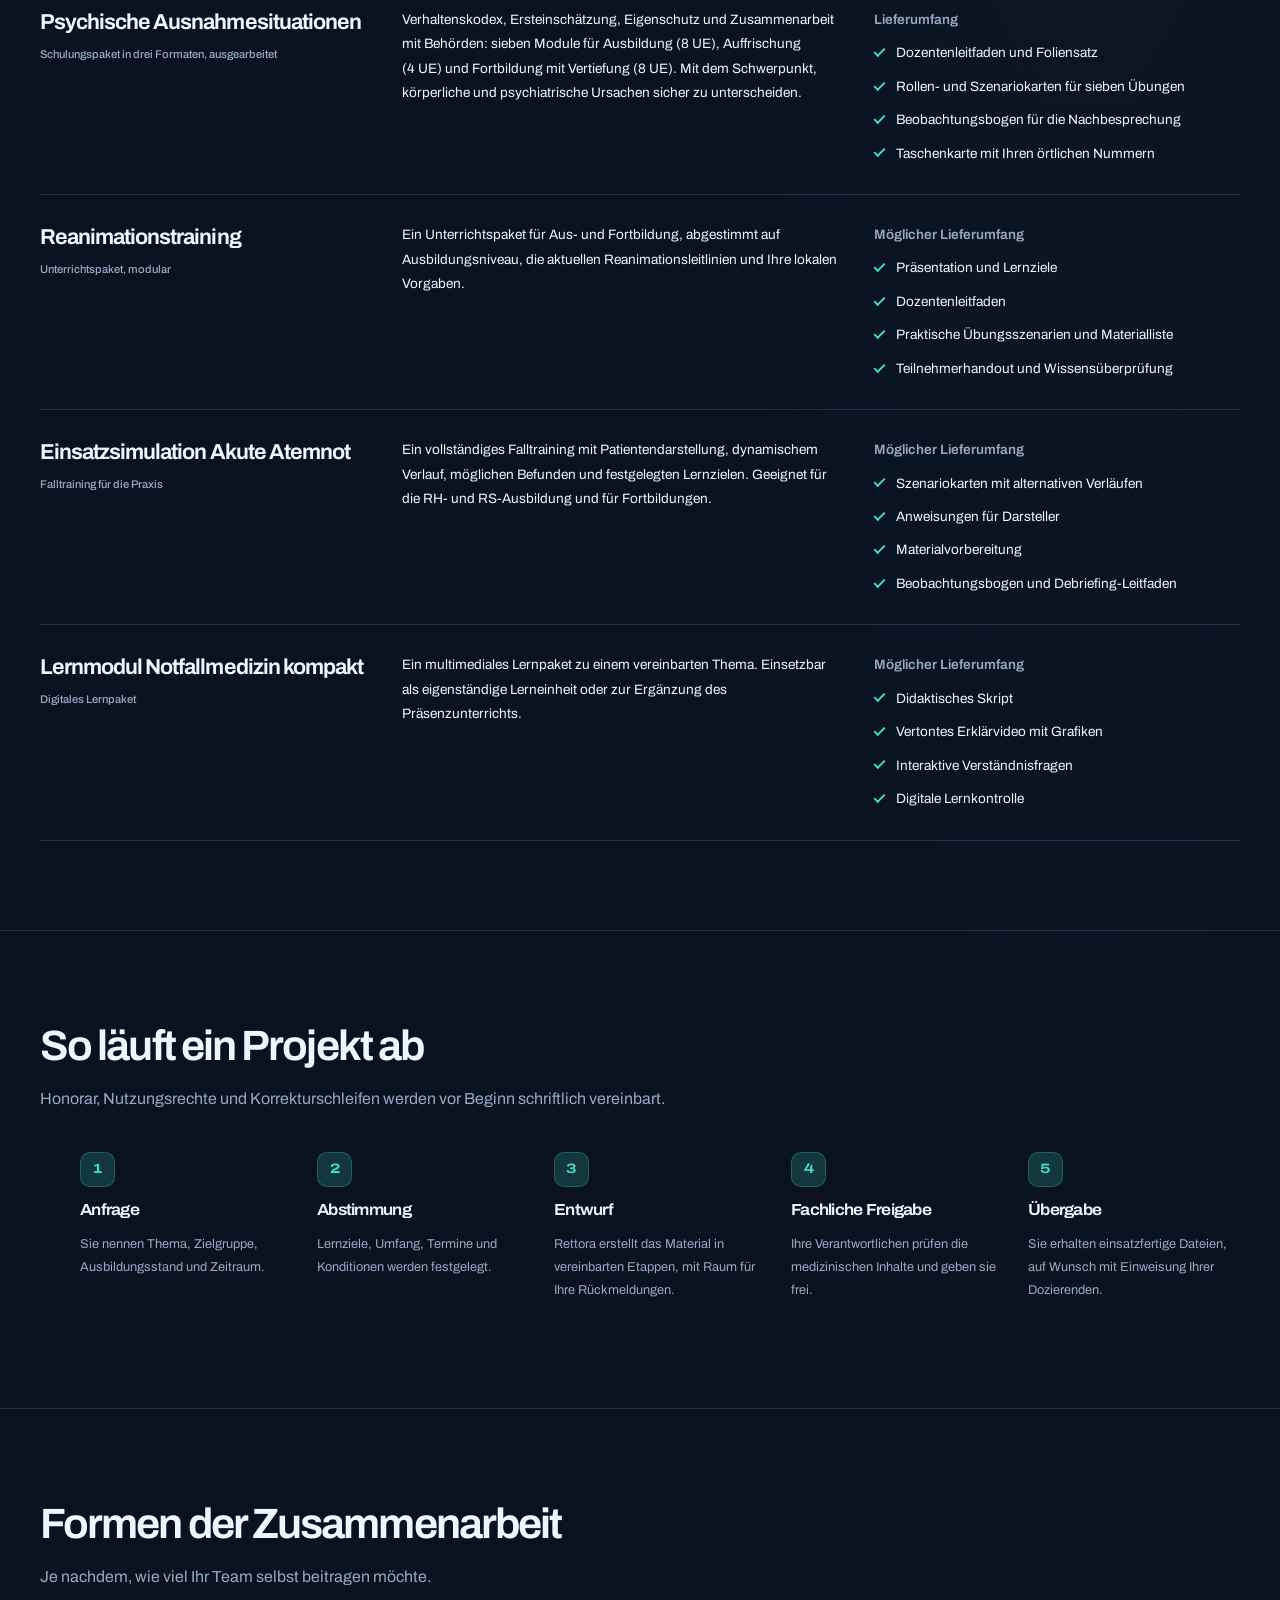
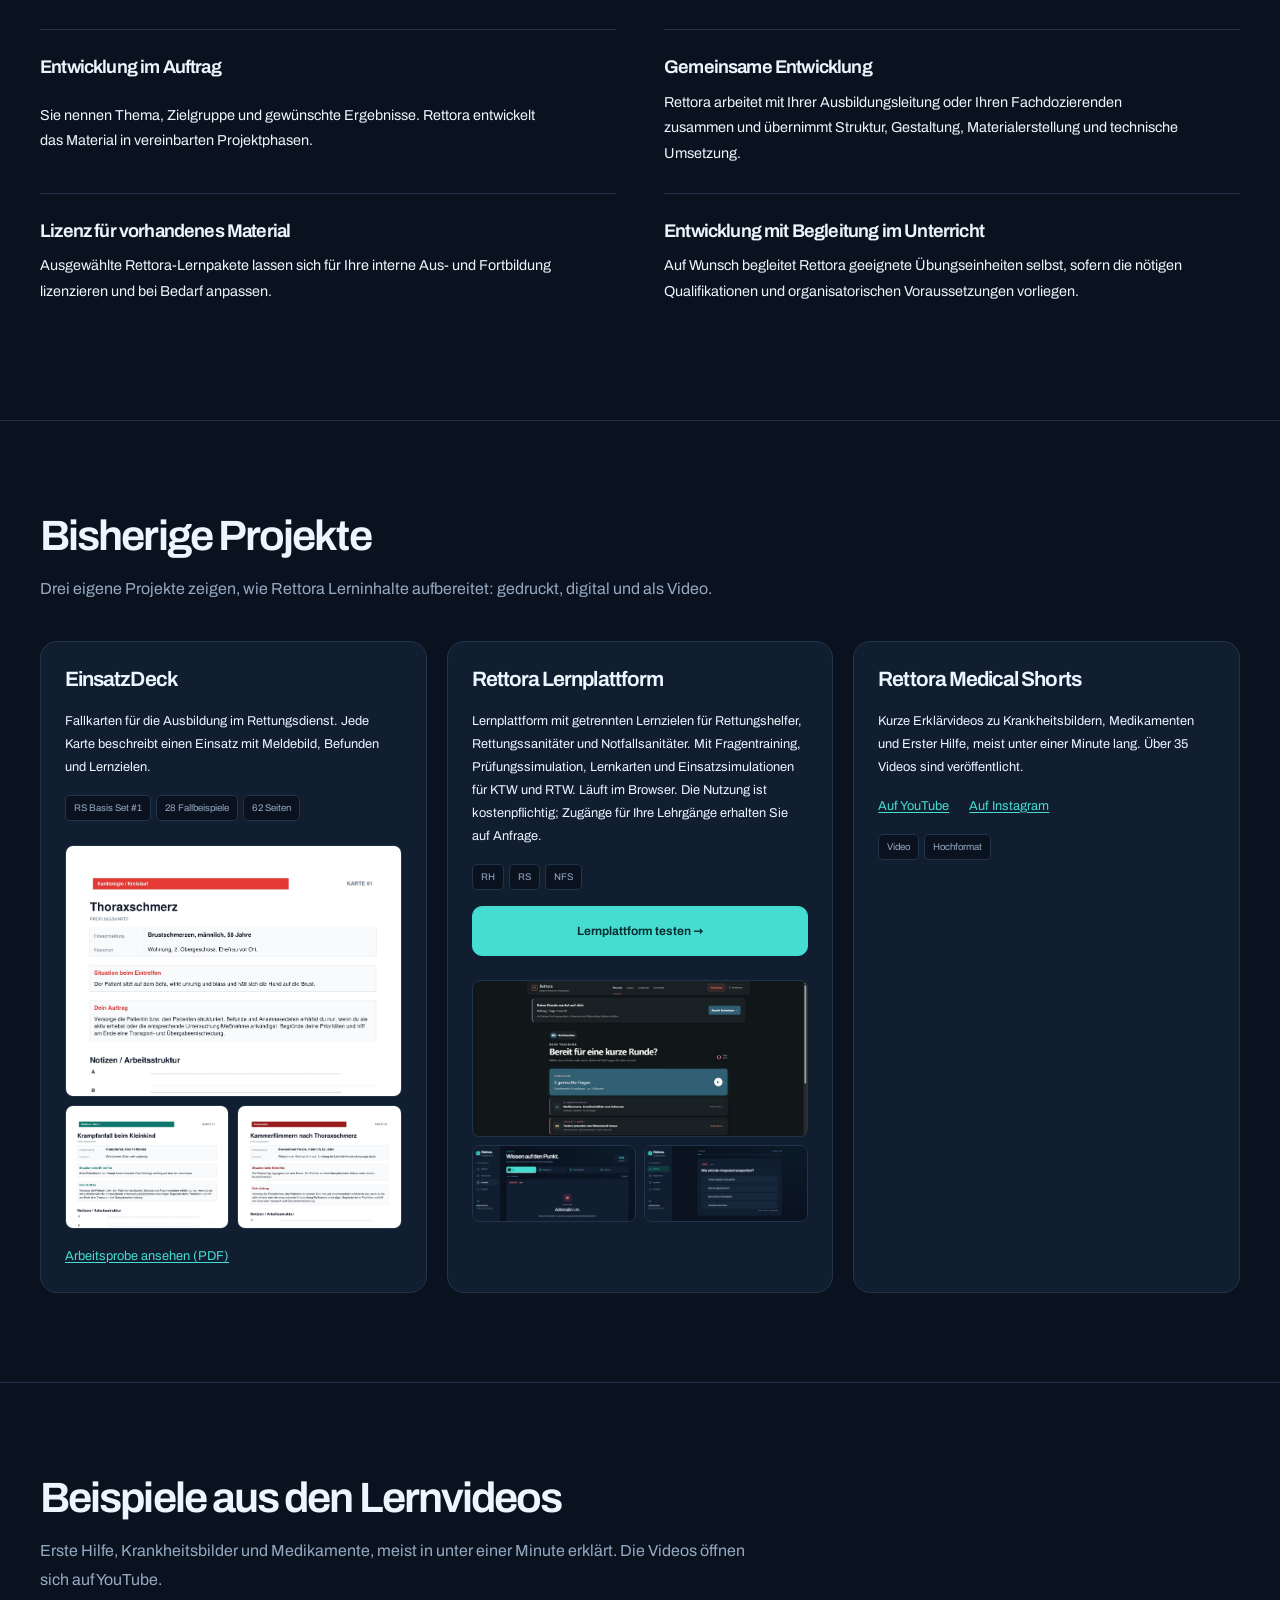
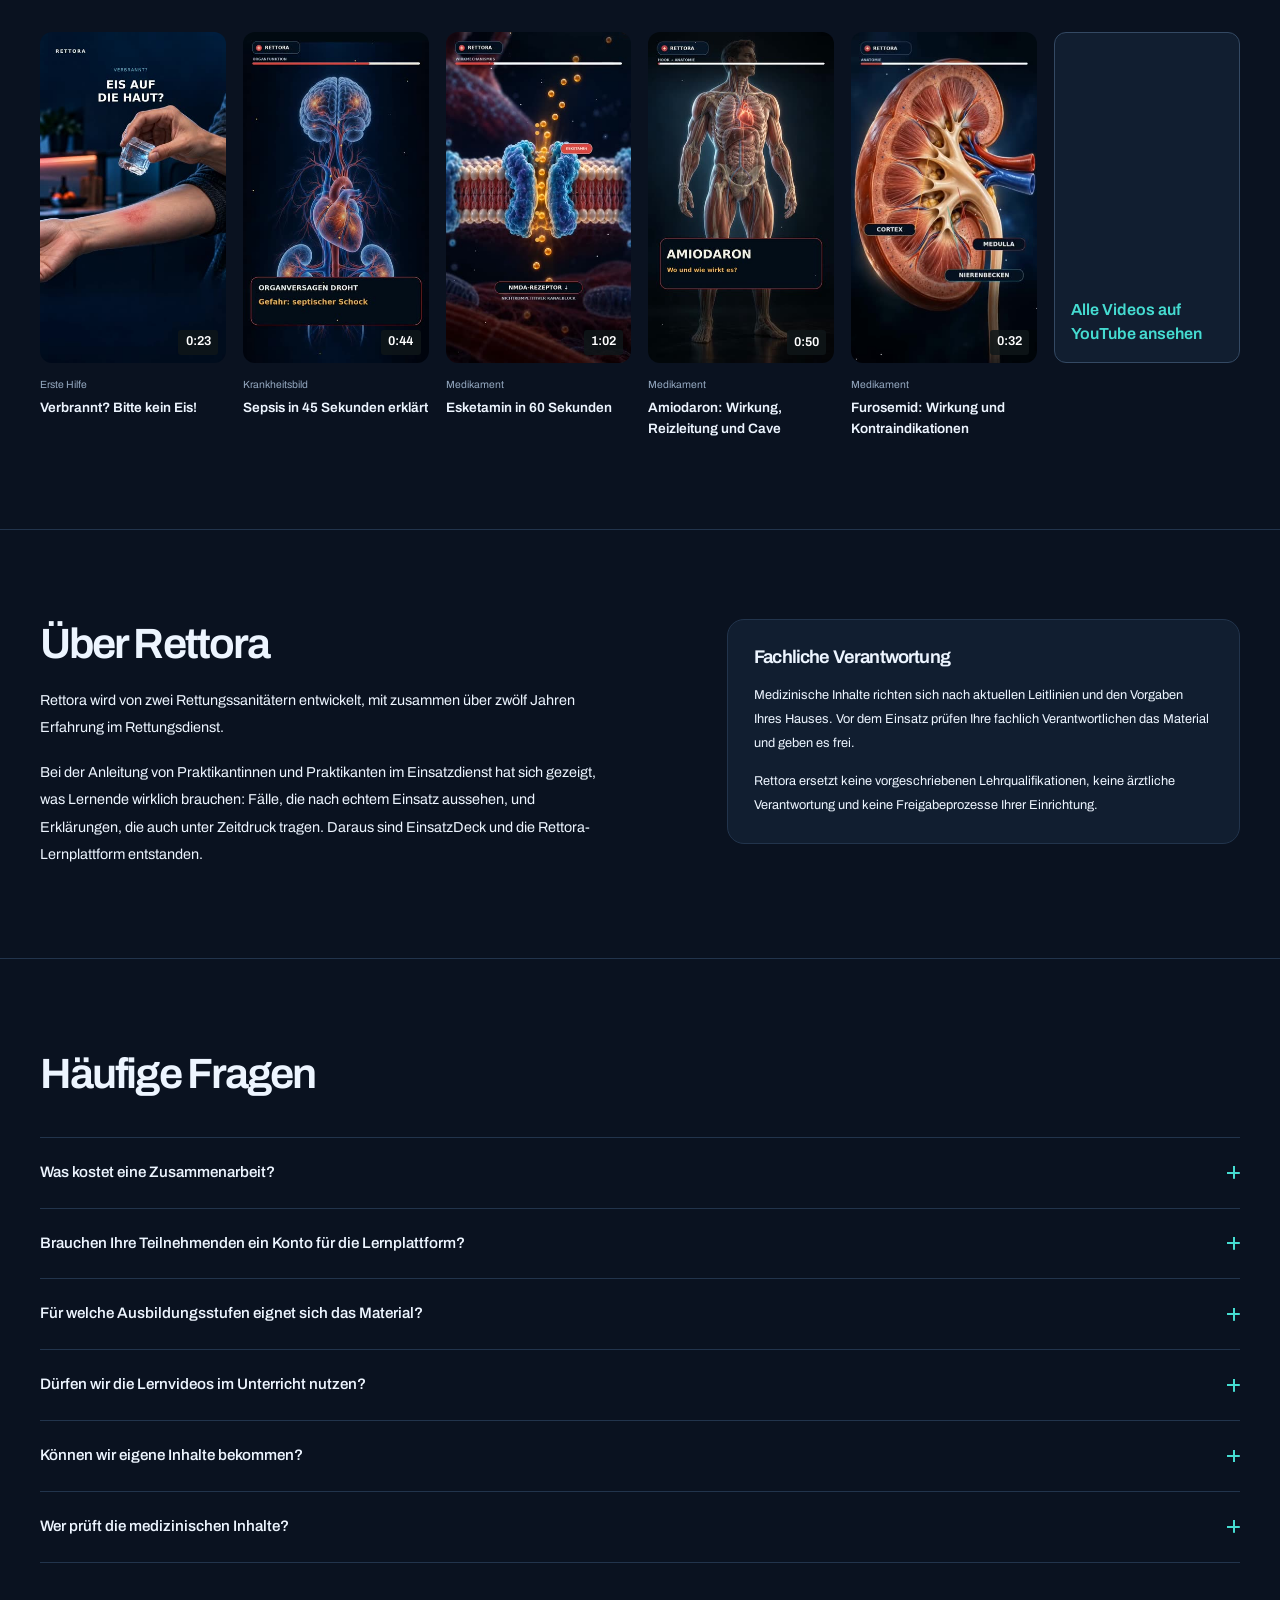
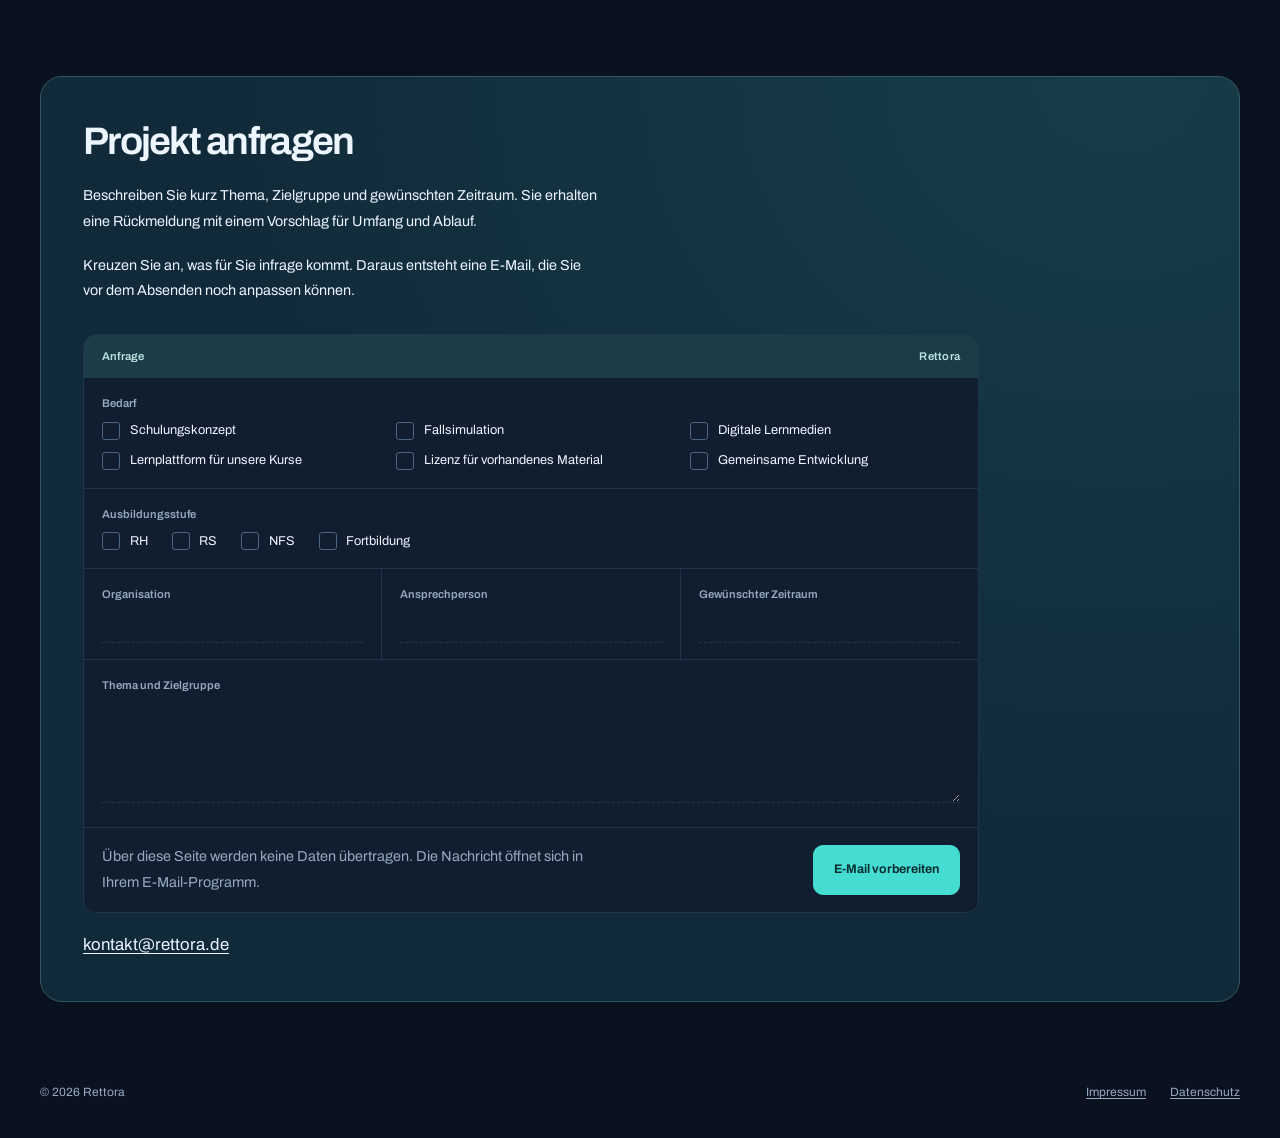
==== commit 3482ec96: "Startseite: Lernraum-Text für Azubis und Schulen neutral formulieren Einleitung oben spricht nicht m" ====
--- a/index.html
+++ b/index.html
@@ -35,7 +35,7 @@
       <div class="platform-hero-text">
         <p class="platform-eyebrow">LERNEN FÜR DEN RETTUNGSDIENST</p>
         <p class="hero-status"><span aria-hidden="true"></span> Jetzt in der Testphase</p><h1 id="platform-title">Mehr verstehen.<br><span>Sicherer im Wissen.</span></h1>
-        <p class="platform-lead">Der digitale Lernraum für Ihre Ausbildung im Rettungsdienst. Fragen trainieren, Wissen festigen und Einsatzszenarien durchspielen – in Ihrem eigenen Tempo.</p>
+        <p class="platform-lead">Der digitale Lernraum für die Ausbildung im Rettungsdienst. Fragen trainieren, Wissen festigen und Einsatzszenarien durchspielen – im eigenen Tempo.</p>
         <ul class="platform-levels" aria-label="Lernziele">
           <li><abbr title="Rettungshelfer">RH</abbr></li>
           <li><abbr title="Rettungssanitäter">RS</abbr></li>
@@ -525,7 +525,7 @@
   </form>
   <div class="test-access-request">
     <h3>Noch keinen Zugangscode?</h3>
-    <p>Lernen Sie Rettora für Ihre Einrichtung oder Ihren Lehrgang kennen.</p>
+    <p>Lernen Sie Rettora kennen – für Ihre eigene Ausbildung, Ihren Lehrgang oder Ihre Einrichtung.</p>
     <a class="button button--quiet" href="mailto:kontakt@rettora.de?subject=Testzugang%20zur%20Rettora-Lernplattform&amp;body=Guten%20Tag%2C%0A%0Aich%20m%C3%B6chte%20die%20Rettora-Lernplattform%20kennenlernen.%0A%0AEinrichtung%3A%20%0AAusbildungsstufe%3A%20%0A%0AVielen%20Dank!">Testzugang anfragen</a>
     <p class="test-access-note">Öffnet Ihr E-Mail-Programm. Sie prüfen und versenden die Anfrage selbst.</p>
   </div>
